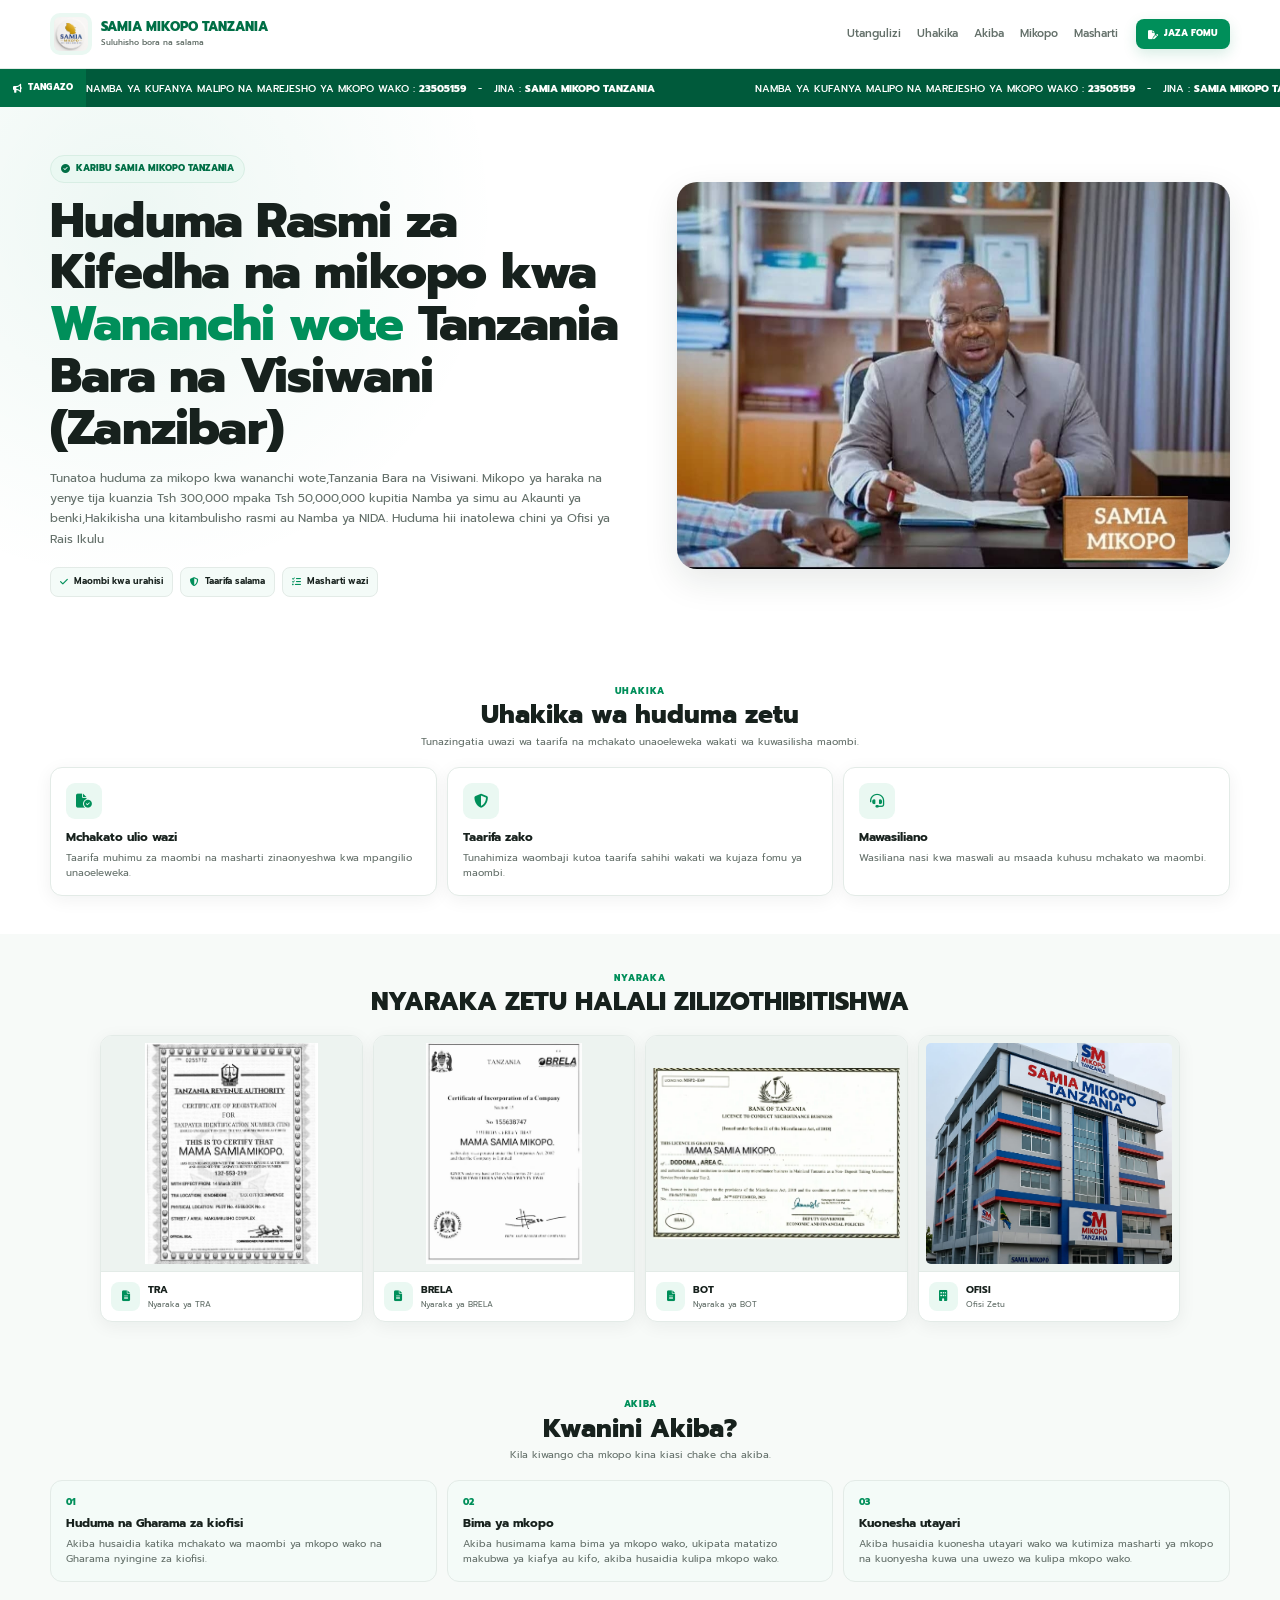
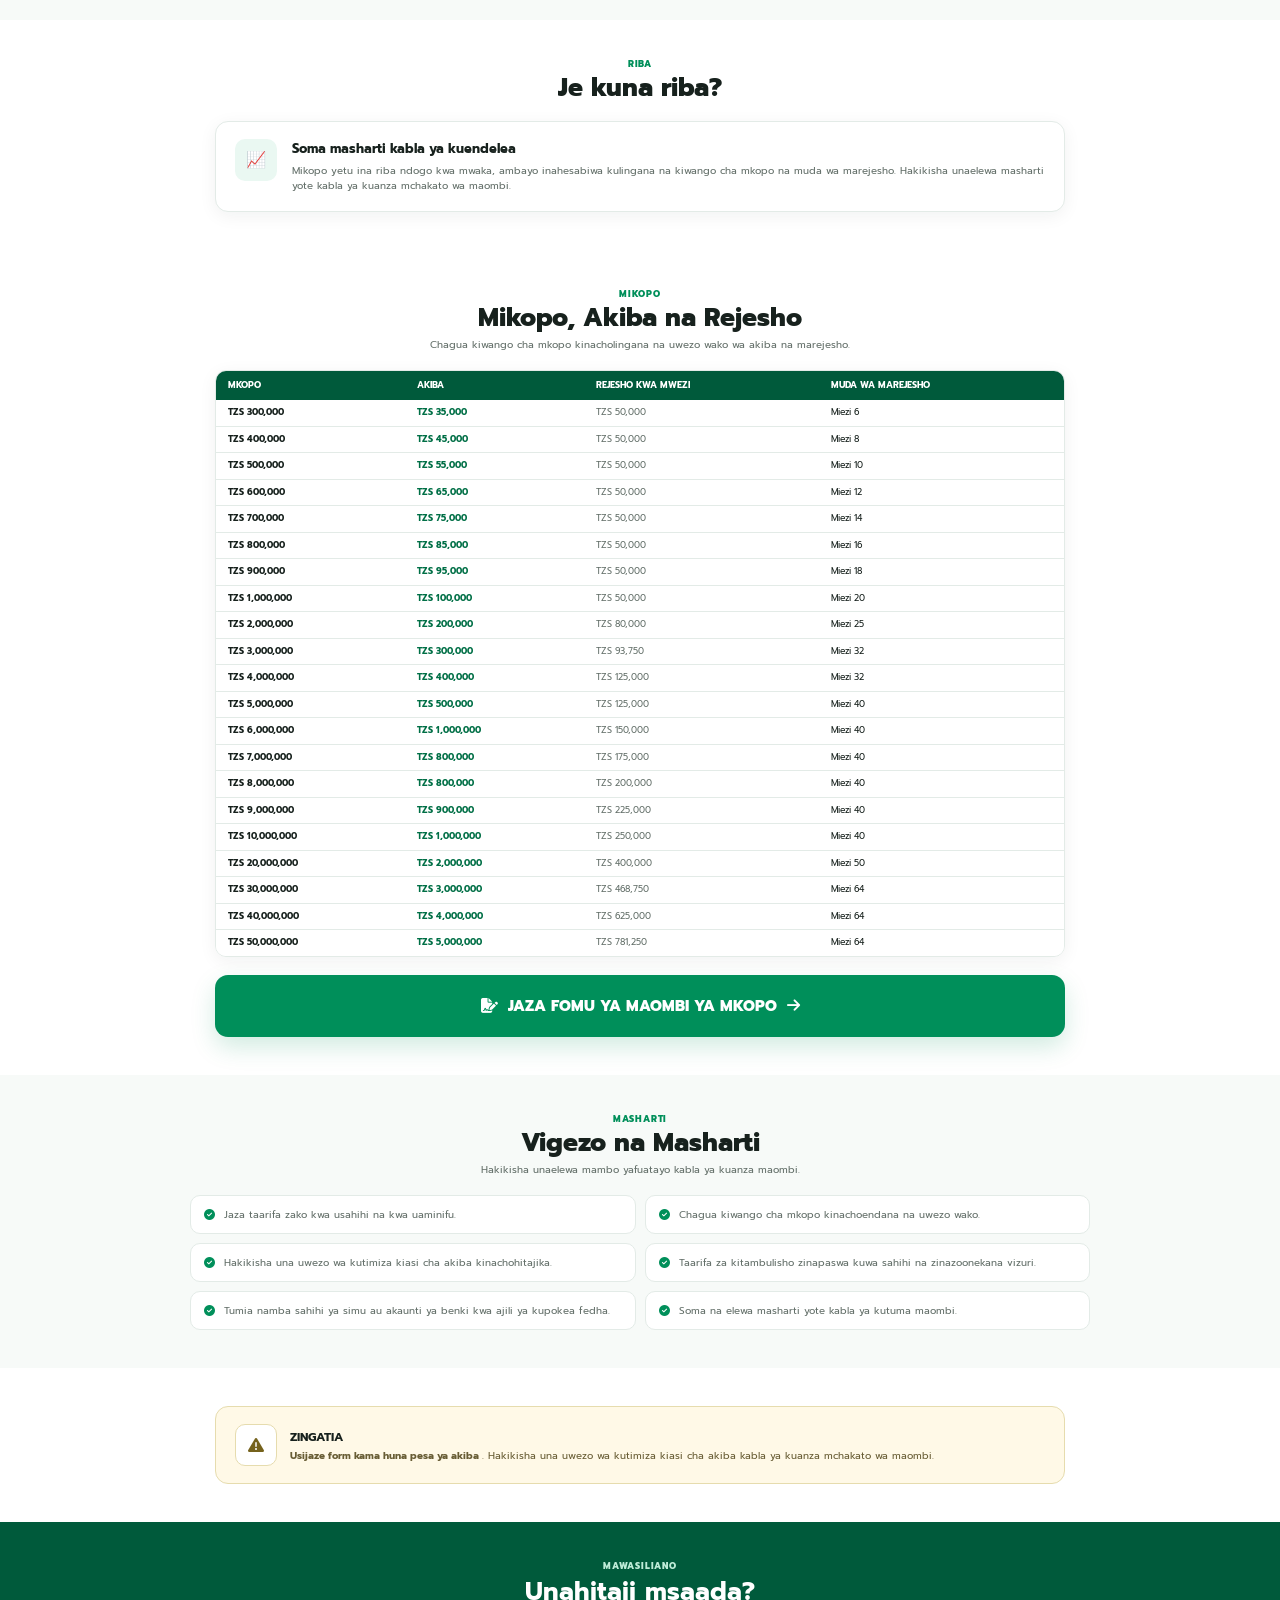
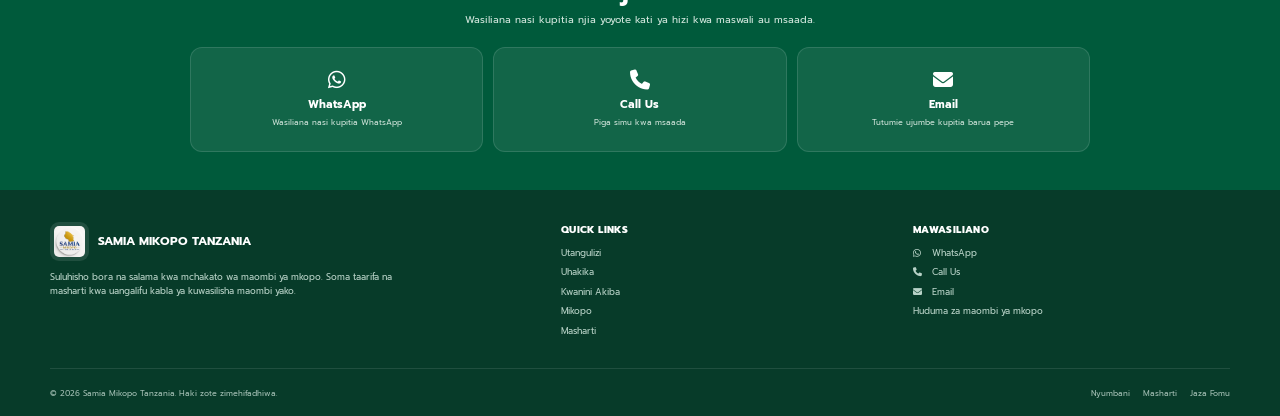
==== index.html @ e1f25467 "Initial commit: SAMIA MIKOPO TANZANIA" ====
<!DOCTYPE html>
<html lang="sw">
<head>
    <meta charset="UTF-8">
    <meta name="viewport" content="width=device-width, initial-scale=1.0">

    <title>SAMIA MIKOPO TANZANIA</title>

    <meta
        name="description"
        content="Samia Mikopo Tanzania - Maombi ya mikopo, akiba na marejesho."
    >

    <!-- GOOGLE FONT -->
    <link rel="preconnect" href="https://fonts.googleapis.com">
    <link rel="preconnect" href="https://fonts.gstatic.com" crossorigin>

    <link
        href="https://fonts.googleapis.com/css2?family=Prompt:wght@400;500;600;700;800&display=swap"
        rel="stylesheet"
    >

    <!-- FONT AWESOME -->
    <link
        rel="stylesheet"
        href="https://cdnjs.cloudflare.com/ajax/libs/font-awesome/6.5.2/css/all.min.css"
    >

    <style>

        /* =========================================================
           ROOT
        ========================================================= */

        :root {
            --primary: #008f5a;
            --primary-dark: #006f46;
            --primary-deep: #005a3b;
            --primary-light: #eaf8f2;
            --primary-soft: #f4fbf8;

            --text: #17211d;
            --text-soft: #64706a;

            --white: #ffffff;
            --background: #f7faf8;
            --border: #e3ebe7;

            --cream: #fff9e7;
            --cream-border: #e6dcae;
            --cream-text: #685d35;

            --footer: #073b29;
            --footer-light: #b8d2c7;

            --shadow-small:
                0 4px 18px rgba(15, 40, 29, 0.06);

            --shadow-medium:
                0 12px 35px rgba(15, 40, 29, 0.10);

            --radius-small: 9px;
            --radius-medium: 13px;
            --radius-large: 20px;
        }


        /* =========================================================
           RESET
        ========================================================= */

        * {
            margin: 0;
            padding: 0;
            box-sizing: border-box;
        }

        html {
            scroll-behavior: smooth;
        }

        body {
            font-family: "Prompt", sans-serif;
            background: var(--background);
            color: var(--text);
            line-height: 1.5;
            overflow-x: hidden;
        }

        img {
            display: block;
            max-width: 100%;
        }

        a {
            color: inherit;
            text-decoration: none;
        }

        button,
        input,
        select {
            font-family: inherit;
        }

        .container {
            width: min(1180px, calc(100% - 28px));
            margin: 0 auto;
        }


        /* =========================================================
           NAVBAR
        ========================================================= */

        .navbar {
            position: sticky;
            top: 0;
            z-index: 1000;

            background: rgba(255, 255, 255, 0.97);

            border-bottom: 1px solid var(--border);

            backdrop-filter: blur(12px);
            -webkit-backdrop-filter: blur(12px);
        }

        .nav-container {
            min-height: 68px;

            display: flex;
            align-items: center;
            justify-content: space-between;

            gap: 15px;
        }

        .brand {
            display: flex;
            align-items: center;

            gap: 9px;

            min-width: 0;
        }

        .brand-logo {
            width: 42px;
            height: 42px;

            object-fit: contain;

            padding: 4px;

            border-radius: 10px;

            background: var(--primary-light);
        }

        .brand-name {
            font-size: 13px;
            font-weight: 800;

            line-height: 1.15;

            color: var(--primary-dark);

            white-space: nowrap;
        }

        .brand-tagline {
            display: block;

            margin-top: 2px;

            color: var(--text-soft);

            font-size: 8px;
            font-weight: 500;
        }

        .nav-right {
            display: flex;
            align-items: center;

            gap: 18px;
        }

        .nav-links {
            display: flex;
            align-items: center;

            gap: 16px;
        }

        .nav-links a {
            color: var(--text-soft);

            font-size: 11px;
            font-weight: 500;

            transition: 0.2s ease;
        }

        .nav-links a:hover {
            color: var(--primary);
        }

        .nav-apply {
            display: inline-flex;
            align-items: center;
            justify-content: center;

            gap: 6px;

            padding: 8px 12px;

            background: var(--primary);
            color: var(--white);

            border-radius: 8px;

            font-size: 9px;
            font-weight: 800;

            white-space: nowrap;

            box-shadow:
                0 5px 14px rgba(0, 143, 90, 0.16);

            transition: 0.2s ease;
        }

        .nav-apply:hover {
            background: var(--primary-dark);

            transform: translateY(-1px);
        }

        .menu-button {
            display: none;

            width: 37px;
            height: 37px;

            border: 1px solid var(--border);

            border-radius: 8px;

            background: var(--white);

            color: var(--primary-dark);

            cursor: pointer;

            font-size: 15px;
        }


        /* =========================================================
           MOBILE MENU
        ========================================================= */

        .mobile-menu {
            display: none;

            padding: 8px 14px 14px;

            background: var(--white);

            border-top: 1px solid var(--border);
        }

        .mobile-menu.open {
            display: block;
        }

        .mobile-menu a {
            display: block;

            padding: 9px 7px;

            color: var(--text-soft);

            font-size: 11px;
            font-weight: 500;

            border-bottom: 1px solid var(--border);
        }

        .mobile-menu a:last-child {
            border-bottom: none;
        }

        .mobile-menu .mobile-apply {
            margin-top: 8px;

            text-align: center;

            border-radius: 8px;

            background: var(--primary);

            color: var(--white);

            font-weight: 800;
        }


        /* =========================================================
           TICKER
        ========================================================= */

        .ticker {
            height: 38px;

            display: flex;
            align-items: center;

            overflow: hidden;

            background: var(--primary-deep);

            color: var(--white);
        }

        .ticker-label {
            flex: 0 0 auto;

            height: 100%;

            display: flex;
            align-items: center;

            gap: 6px;

            padding: 0 13px;

            background: var(--primary-dark);

            font-size: 9px;
            font-weight: 800;

            letter-spacing: 0.3px;

            z-index: 2;
        }

        .ticker-window {
            flex: 1;

            overflow: hidden;
        }

        .ticker-track {
            display: flex;

            width: max-content;

            animation: tickerMove 27s linear infinite;
        }

        .ticker-item {
            flex: 0 0 auto;

            padding-right: 100px;

            font-size: 10px;
            font-weight: 500;

            white-space: nowrap;
        }

        .ticker-item strong {
            font-weight: 800;
        }

        .ticker:hover .ticker-track {
            animation-play-state: paused;
        }

        @keyframes tickerMove {
            from {
                transform: translateX(100vw);
            }

            to {
                transform: translateX(-100%);
            }
        }


        /* =========================================================
           HERO
        ========================================================= */

        .hero {
            background: var(--white);

            padding: 48px 0 50px;

            background-image:
                radial-gradient(
                    circle at 10% 20%,
                    rgba(0, 143, 90, 0.07),
                    transparent 30%
                );
        }

        .hero-grid {
            display: grid;

            grid-template-columns: 1fr 0.95fr;

            align-items: center;

            gap: 45px;
        }

        .hero-content {
            max-width: 590px;
        }

        .hero-badge {
            display: inline-flex;
            align-items: center;

            gap: 6px;

            padding: 6px 10px;

            margin-bottom: 13px;

            background: var(--primary-light);

            color: var(--primary-dark);

            border: 1px solid #d8eee4;

            border-radius: 50px;

            font-size: 9px;
            font-weight: 800;
        }

        .hero h1 {
            margin-bottom: 13px;

            font-size: clamp(30px, 4vw, 48px);

            line-height: 1.08;

            letter-spacing: -0.8px;

            font-weight: 800;
        }

        .hero h1 span {
            color: var(--primary);
        }

        .hero-description {
            margin-bottom: 18px;

            color: var(--text-soft);

            font-size: 12px;

            line-height: 1.7;
        }

        .hero-points {
            display: flex;

            flex-wrap: wrap;

            gap: 7px;
        }

        .hero-point {
            display: inline-flex;
            align-items: center;

            gap: 6px;

            padding: 7px 9px;

            background: var(--primary-soft);

            border: 1px solid var(--border);

            border-radius: 8px;

            font-size: 9px;
            font-weight: 600;
        }

        .hero-point i {
            color: var(--primary);
        }

        .hero-image-wrapper {
            width: 100%;
            overflow: hidden;
        }

        .hero-image {
            display: block;
            width: 100%;

            height: auto;
            max-width: 100%;


            object-fit: contain;

            border-radius: var(--radius-large);

            box-shadow: var(--shadow-medium);
        }


        /* =========================================================
           GENERAL SECTIONS
        ========================================================= */

        .section {
            padding: 38px 0;
        }

        .section-white {
            background: var(--white);
        }

        .section-heading {
            max-width: 700px;

            margin: 0 auto 18px;

            text-align: center;
        }

        .section-kicker {
            margin-bottom: 3px;

            color: var(--primary);

            font-size: 9px;

            font-weight: 800;

            letter-spacing: 0.8px;
        }

        .section-heading h2 {
            margin-bottom: 4px;

            font-size: 25px;

            line-height: 1.15;

            font-weight: 800;
        }

        .section-heading p {
            color: var(--text-soft);

            font-size: 10px;

            line-height: 1.5;
        }


        /* =========================================================
           UHAKIKA
        ========================================================= */

        .trust-grid {
            display: grid;

            grid-template-columns: repeat(3, 1fr);

            gap: 10px;
        }

        .trust-card {
            padding: 15px;

            background: var(--white);

            border: 1px solid var(--border);

            border-radius: 12px;

            box-shadow: var(--shadow-small);

            transition: 0.25s ease;
        }

        .trust-card:hover {
            transform: translateY(-3px);

            box-shadow: var(--shadow-medium);
        }

        .icon-box {
            width: 36px;
            height: 36px;

            display: grid;
            place-items: center;

            margin-bottom: 9px;

            background: var(--primary-light);

            color: var(--primary);

            border-radius: 9px;

            font-size: 14px;
        }

        .trust-card h3 {
            margin-bottom: 4px;

            font-size: 12px;

            font-weight: 700;
        }

        .trust-card p {
            color: var(--text-soft);

            font-size: 10px;

            line-height: 1.5;
        }


        /* =========================================================
           DOCUMENTS
        ========================================================= */

        .documents-section {
            background: var(--background);
        }

        .documents-grid {
            max-width: 1080px;

            margin: 0 auto;

            display: grid;

            grid-template-columns: repeat(4, 1fr);

            gap: 10px;
        }

        .document-card {
            overflow: hidden;

            background: var(--white);

            border: 1px solid var(--border);

            border-radius: 12px;

            box-shadow: var(--shadow-small);

            transition: 0.25s ease;
        }

        .document-card:hover {
            transform: translateY(-3px);

            box-shadow: var(--shadow-medium);
        }

        .document-image {
            height: 235px;

            padding: 7px;

            display: flex;

            align-items: center;

            justify-content: center;

            overflow: hidden;

            background: #edf3f0;
        }

        .document-image img {
            width: 100%;
            height: 100%;

            object-fit: contain;

            border-radius: 5px;

            transition: 0.3s ease;
        }

        /* BOT MUST STAY STRAIGHT */
        .document-tilted .document-image img,
        .document-tilted:hover .document-image img {
            transform: none;
        }

        .office-image img {
            object-fit: cover;
        }

        .document-info {
            min-height: 50px;

            display: flex;

            align-items: center;

            gap: 8px;

            padding: 8px 10px;

            border-top: 1px solid var(--border);
        }

        .document-icon {
            width: 29px;
            height: 29px;

            flex: 0 0 auto;

            display: grid;

            place-items: center;

            background: var(--primary-light);

            color: var(--primary);

            border-radius: 8px;

            font-size: 11px;
        }

        .document-info strong {
            display: block;

            font-size: 10px;

            line-height: 1.2;
        }

        .document-info span {
            display: block;

            margin-top: 2px;

            color: var(--text-soft);

            font-size: 8px;
        }


        /* =========================================================
           KWANINI AKIBA
        ========================================================= */

        .why-grid {
            display: grid;

            grid-template-columns: repeat(3, 1fr);

            gap: 10px;
        }

        .why-card {
            padding: 15px;

            background: var(--primary-soft);

            border: 1px solid var(--border);

            border-radius: 12px;
        }

        .why-number {
            margin-bottom: 4px;

            color: var(--primary);

            font-size: 9px;

            font-weight: 800;
        }

        .why-card h3 {
            margin-bottom: 4px;

            font-size: 12px;
        }

        .why-card p {
            color: var(--text-soft);

            font-size: 10px;

            line-height: 1.5;
        }


        /* =========================================================
           RIBA
        ========================================================= */

        .interest-box {
            max-width: 850px;

            margin: 0 auto;

            padding: 17px 19px;

            display: grid;

            grid-template-columns: 45px 1fr;

            align-items: start;

            gap: 12px;

            background: var(--white);

            border: 1px solid var(--border);

            border-radius: 13px;

            box-shadow: var(--shadow-small);
        }

        .interest-icon {
            width: 42px;
            height: 42px;

            display: grid;

            place-items: center;

            background: var(--primary-light);

            color: var(--primary);

            border-radius: 10px;

            font-size: 16px;
        }

        .interest-box h3 {
            margin-bottom: 4px;

            font-size: 13px;
        }

        .interest-box p {
            color: var(--text-soft);

            font-size: 10px;

            line-height: 1.55;
        }


        /* =========================================================
           LOAN TABLE
        ========================================================= */

        .loan-section {
            background: var(--white);
        }

        .loan-table-wrapper {
            max-width: 850px;

            margin: 0 auto;

            overflow-x: auto;

            border: 1px solid var(--border);

            border-radius: 11px;

            box-shadow: var(--shadow-small);
        }

        .loan-table {
            width: 100%;

            border-collapse: collapse;

            background: var(--white);
        }

        .loan-table th {
            padding: 8px 12px;

            background: var(--primary-deep);

            color: var(--white);

            text-align: left;

            font-size: 9px;

            font-weight: 700;

            white-space: nowrap;
        }

        .loan-table td {
            padding: 6px 12px;

            border-bottom: 1px solid var(--border);

            font-size: 9px;

            white-space: nowrap;
        }

        .loan-table tbody tr:last-child td {
            border-bottom: none;
        }

        .loan-table tbody tr:hover {
            background: var(--primary-soft);
        }

        .loan-amount {
            font-weight: 700;
        }

        .saving {
            color: var(--primary-dark);

            font-weight: 700;
        }

        .repayment {
            color: var(--text-soft);
        }


        /* =========================================================
           BIG APPLICATION BUTTON
        ========================================================= */

        .large-apply {
            max-width: 850px;

            margin: 18px auto 0;
        }

        .large-apply a {
            min-height: 62px;

            display: flex;

            align-items: center;

            justify-content: center;

            gap: 10px;

            padding: 10px 18px;

            background: var(--primary);

            color: var(--white);

            border-radius: 13px;

            text-align: center;

            font-size: 15px;

            font-weight: 800;

            box-shadow:
                0 10px 25px rgba(0, 143, 90, 0.18);

            transition: 0.25s ease;
        }

        .large-apply a:hover {
            background: var(--primary-dark);

            transform: translateY(-2px);

            box-shadow:
                0 14px 30px rgba(0, 143, 90, 0.24);
        }

        .large-apply i {
            font-size: 15px;
        }


        /* =========================================================
           TERMS
        ========================================================= */

        .terms-grid {
            max-width: 900px;

            margin: 0 auto;

            display: grid;

            grid-template-columns: repeat(2, 1fr);

            gap: 9px;
        }

        .term {
            display: flex;

            align-items: flex-start;

            gap: 9px;

            padding: 11px 13px;

            background: var(--white);

            border: 1px solid var(--border);

            border-radius: 10px;
        }

        .term i {
            margin-top: 3px;

            color: var(--primary);

            font-size: 11px;
        }

        .term span {
            color: var(--text-soft);

            font-size: 10px;

            line-height: 1.5;
        }


        /* =========================================================
           NOTICE
        ========================================================= */

        .notice {
            max-width: 850px;

            margin: 0 auto;

            display: flex;

            align-items: center;

            gap: 13px;

            padding: 17px 19px;

            background: var(--cream);

            border: 1px solid var(--cream-border);

            border-radius: 13px;
        }

        .notice-icon {
            width: 42px;
            height: 42px;

            flex: 0 0 auto;

            display: grid;

            place-items: center;

            background: var(--white);

            color: #75621c;

            border: 1px solid var(--cream-border);

            border-radius: 10px;
        }

        .notice h3 {
            margin-bottom: 2px;

            font-size: 12px;
        }

        .notice p {
            color: var(--cream-text);

            font-size: 10px;
        }


        /* =========================================================
           CONTACT
        ========================================================= */

        .contact-section {
            background: var(--primary-deep);

            color: var(--white);
        }

        .contact-heading {
            max-width: 650px;

            margin: 0 auto 20px;

            text-align: center;
        }

        .contact-heading .section-kicker {
            color: #bdebd7;
        }

        .contact-heading h2 {
            margin-bottom: 5px;

            font-size: 25px;

            line-height: 1.2;
        }

        .contact-heading p {
            color: #d0e6dc;

            font-size: 10px;
        }

        .contact-grid {
            max-width: 900px;

            margin: 0 auto;

            display: grid;

            grid-template-columns: repeat(3, 1fr);

            gap: 10px;
        }

        .contact-card {
            min-height: 105px;

            display: flex;

            flex-direction: column;

            align-items: center;

            justify-content: center;

            padding: 15px;

            text-align: center;

            background: rgba(255, 255, 255, 0.07);

            border: 1px solid rgba(255, 255, 255, 0.12);

            border-radius: 12px;

            transition: 0.25s ease;
        }

        .contact-card:hover {
            background: rgba(255, 255, 255, 0.12);

            transform: translateY(-2px);
        }

        .contact-card i {
            margin-bottom: 7px;

            font-size: 20px;
        }

        .contact-card strong {
            margin-bottom: 2px;

            font-size: 11px;
        }

        .contact-card span {
            color: #c8ded4;

            font-size: 8px;
        }


        /* =========================================================
           FOOTER
        ========================================================= */

        .footer {
            background: var(--footer);

            color: var(--white);
        }

        .footer-main {
            padding: 32px 0 24px;

            display: grid;

            grid-template-columns: 1.5fr 1fr 1fr;

            gap: 35px;
        }

        .footer-brand {
            max-width: 370px;
        }

        .footer-brand-row {
            display: flex;

            align-items: center;

            gap: 9px;

            margin-bottom: 9px;
        }

        .footer-logo {
            width: 39px;
            height: 39px;

            object-fit: contain;

            padding: 4px;

            border-radius: 9px;

            background: rgba(255, 255, 255, 0.1);
        }

        .footer-brand-row strong {
            font-size: 12px;
        }

        .footer-brand p {
            color: var(--footer-light);

            font-size: 9px;

            line-height: 1.6;
        }

        .footer-column h4 {
            margin-bottom: 10px;

            font-size: 10px;

            font-weight: 800;

            letter-spacing: 0.4px;
        }

        .footer-column a,
        .footer-column span {
            display: block;

            margin-bottom: 6px;

            color: var(--footer-light);

            font-size: 9px;

            transition: 0.2s ease;
        }

        .footer-column a:hover {
            color: var(--white);
        }

        .footer-column i {
            width: 16px;
        }

        .footer-bottom {
            min-height: 48px;

            display: flex;

            align-items: center;

            justify-content: space-between;

            gap: 12px;

            border-top: 1px solid rgba(255, 255, 255, 0.1);

            color: #9fbbb0;

            font-size: 8px;
        }

        .footer-bottom-links {
            display: flex;

            gap: 13px;
        }

        .footer-bottom-links a:hover {
            color: var(--white);
        }


        /* =========================================================
           TABLET
        ========================================================= */

        @media (max-width: 950px) {

            .nav-links {
                display: none;
            }

            .menu-button {
                display: block;
            }

            .nav-right {
                gap: 8px;
            }

            .hero-grid {
                grid-template-columns: 1fr;

                gap: 28px;
            }

            .hero-content {
                max-width: 100%;
            }


            .trust-grid,
            .why-grid {
                grid-template-columns: repeat(3, 1fr);
            }

            .documents-grid {
                grid-template-columns: repeat(2, 1fr);
            }

            .footer-main {
                grid-template-columns: 1fr 1fr;
            }

            .footer-brand {
                grid-column: 1 / -1;
            }
        }


        /* =========================================================
           MOBILE
        ========================================================= */

        @media (max-width: 650px) {

            .container {
                width: min(100% - 20px, 1180px);
            }

            .nav-container {
                min-height: 61px;
            }

            .brand-logo {
                width: 36px;
                height: 36px;
            }

            .brand-name {
                font-size: 11px;
            }

            .brand-tagline {
                font-size: 7px;
            }

            .nav-apply {
                padding: 7px 9px;

                font-size: 8px;
            }

            .nav-apply i {
                display: none;
            }


            /* TICKER */

            .ticker {
                height: 35px;
            }

            .ticker-label {
                padding: 0 9px;

                font-size: 7px;
            }

            .ticker-item {
                font-size: 8px;
            }


            /* HERO */

            .hero {
                padding: 35px 0 38px;
            }

            .hero h1 {
                font-size: 29px;
            }

            .hero-description {
                font-size: 10px;

                line-height: 1.65;
            }

            .hero-point {
                font-size: 8px;

                padding: 6px 8px;
            }


            /* SECTIONS */

            .section {
                padding: 30px 0;
            }

            .section-heading {
                margin-bottom: 14px;
            }

            .section-heading h2 {
                font-size: 22px;
            }

            .section-heading p {
                font-size: 9px;

                line-height: 1.45;
            }


            /* UHAKIKA */

            .trust-grid,
            .why-grid {
                grid-template-columns: 1fr;

                gap: 7px;
            }

            .trust-card,
            .why-card {
                padding: 12px;
            }

            .icon-box {
                width: 33px;
                height: 33px;

                margin-bottom: 7px;

                font-size: 12px;
            }

            .trust-card h3,
            .why-card h3 {
                font-size: 11px;
            }

            .trust-card p,
            .why-card p {
                font-size: 9px;

                line-height: 1.45;
            }


            /* DOCUMENTS */

            .documents-grid {
                grid-template-columns: 1fr 1fr;

                gap: 7px;
            }

            .document-image {
                height: 190px;

                padding: 6px;
            }

            .document-info {
                min-height: 48px;

                padding: 7px;
            }

            .document-icon {
                width: 27px;
                height: 27px;

                font-size: 10px;
            }

            .document-info strong {
                font-size: 9px;
            }

            .document-info span {
                font-size: 7px;
            }


            /* RIBA */

            .interest-box {
                padding: 13px;

                grid-template-columns: 37px 1fr;

                gap: 9px;
            }

            .interest-icon {
                width: 35px;
                height: 35px;

                font-size: 13px;
            }

            .interest-box h3 {
                font-size: 11px;
            }

            .interest-box p {
                font-size: 9px;

                line-height: 1.45;
            }


            /* TABLE */

            .loan-table th,
            .loan-table td {
                padding: 6px 9px;

                font-size: 8px;
            }


            /* APPLY BUTTON */

            .large-apply {
                margin-top: 13px;
            }

            .large-apply a {
                min-height: 56px;

                padding: 9px 13px;

                font-size: 12px;

                border-radius: 11px;
            }

            .large-apply i {
                font-size: 12px;
            }


            /* TERMS */

            .terms-grid {
                grid-template-columns: 1fr;

                gap: 7px;
            }

            .term {
                padding: 10px 11px;

                gap: 8px;
            }

            .term span {
                font-size: 9px;

                line-height: 1.45;
            }


            /* NOTICE */

            .notice {
                align-items: flex-start;

                padding: 14px;

                gap: 10px;
            }

            .notice-icon {
                width: 38px;
                height: 38px;
            }

            .notice h3 {
                font-size: 11px;
            }

            .notice p {
                font-size: 9px;
            }


            /* CONTACT */

            .contact-heading {
                margin-bottom: 16px;
            }

            .contact-heading h2 {
                font-size: 22px;
            }

            .contact-heading p {
                font-size: 9px;
            }

            .contact-grid {
                grid-template-columns: 1fr;

                gap: 7px;
            }

            .contact-card {
                min-height: 82px;

                padding: 11px;
            }

            .contact-card i {
                margin-bottom: 5px;

                font-size: 18px;
            }

            .contact-card strong {
                font-size: 10px;
            }

            .contact-card span {
                font-size: 7px;
            }


            /* FOOTER */

            .footer-main {
                grid-template-columns: 1fr;

                gap: 22px;

                padding: 28px 0 20px;
            }

            .footer-brand {
                grid-column: auto;
            }

            .footer-bottom {
                min-height: auto;

                padding: 13px 0;

                flex-direction: column;

                justify-content: center;

                text-align: center;
            }
        }


        /* =========================================================
           VERY SMALL MOBILE
        ========================================================= */

        @media (max-width: 380px) {

            .brand-tagline {
                display: none;
            }

            .nav-apply {
                padding: 6px 8px;
            }

            .documents-grid {
                grid-template-columns: 1fr;
            }

            .document-image {
                height: 270px;
            }

            .hero h1 {
                font-size: 27px;
            }
        }

    </style>
</head>


<body>


<!-- =============================================================
     NAVBAR
============================================================= -->

<header class="navbar">

    <div class="container nav-container">

        <a href="index.html" class="brand">

            <img
                src="assets/img/logo.webp"
                alt="Samia Mikopo Tanzania"
                class="brand-logo"
            >

            <div>

                <div class="brand-name">
                    SAMIA MIKOPO TANZANIA
                </div>

                <span class="brand-tagline">
                    Suluhisho bora na salama
                </span>

            </div>

        </a>


        <div class="nav-right">

            <nav class="nav-links">

                <a href="#utangulizi">
                    Utangulizi
                </a>

                <a href="#uhakika">
                    Uhakika
                </a>

                <a href="#akiba">
                    Akiba
                </a>

                <a href="#mikopo">
                    Mikopo
                </a>

                <a href="#masharti">
                    Masharti
                </a>

            </nav>


            <a
                href="form.html"
                class="nav-apply"
            >

                <i class="fa-solid fa-file-pen"></i>

                JAZA FOMU

            </a>


            <button
                type="button"
                class="menu-button"
                id="menuButton"
                aria-label="Fungua menyu"
                aria-expanded="false"
            >

                <i class="fa-solid fa-bars"></i>

            </button>

        </div>

    </div>


    <!-- MOBILE MENU -->

    <div
        class="mobile-menu"
        id="mobileMenu"
    >

        <a href="#utangulizi">
            Utangulizi
        </a>

        <a href="#uhakika">
            Uhakika
        </a>

        <a href="#akiba">
            Kwanini Akiba
        </a>

        <a href="#mikopo">
            Mikopo
        </a>

        <a href="#masharti">
            Masharti
        </a>

        <a
            href="form.html"
            class="mobile-apply"
        >
            JAZA FOMU YA MAOMBI YA MKOPO
        </a>

    </div>

</header>



<!-- =============================================================
     TICKER
============================================================= -->

<div class="ticker">

    <div class="ticker-label">

        <i class="fa-solid fa-bullhorn"></i>

        TANGAZO

    </div>


    <div class="ticker-window">

        <div class="ticker-track">

            <div class="ticker-item">

                NAMBA YA KUFANYA MALIPO NA MAREJESHO YA MKOPO WAKO :

                <strong>23505159</strong>

                &nbsp; - &nbsp;

                JINA :

                <strong>SAMIA MIKOPO TANZANIA</strong>

            </div>


            <div class="ticker-item">

                NAMBA YA KUFANYA MALIPO NA MAREJESHO YA MKOPO WAKO :

                <strong>23505159</strong>

                &nbsp; - &nbsp;

                JINA :

                <strong>SAMIA MIKOPO TANZANIA</strong>

            </div>

        </div>

    </div>

</div>



<!-- =============================================================
     HERO / UTANGULIZI
============================================================= -->

<section
    class="hero"
    id="utangulizi"
>

    <div class="container hero-grid">


        <div class="hero-content">

            <div class="hero-badge">

                <i class="fa-solid fa-circle-check"></i>

                KARIBU SAMIA MIKOPO TANZANIA

            </div>


            <h1>

                Huduma Rasmi za Kifedha na mikopo kwa 

                <span>
                    Wananchi wote
                </span>

                Tanzania Bara na Visiwani (Zanzibar)

            </h1>


            <p class="hero-description">

                Tunatoa huduma za mikopo kwa wananchi wote,Tanzania Bara na Visiwani. Mikopo  ya haraka na yenye tija kuanzia Tsh 300,000
               mpaka Tsh 50,000,000 kupitia Namba ya simu au Akaunti ya benki,Hakikisha una kitambulisho rasmi au Namba ya NIDA. Huduma hii inatolewa chini ya Ofisi ya Rais Ikulu


            </p>


            <div class="hero-points">

                <div class="hero-point">

                    <i class="fa-solid fa-check"></i>

                    Maombi kwa urahisi

                </div>


                <div class="hero-point">

                    <i class="fa-solid fa-shield-halved"></i>

                    Taarifa salama

                </div>


                <div class="hero-point">

                    <i class="fa-solid fa-list-check"></i>

                    Masharti wazi

                </div>

            </div>

        </div>


        <div class="ge-wrapper">

            <img
                src="images/hero.jpg"
                alt="Samia Mikopo Tanzania"
                class="hero-image"
            >

        </div>

    </div>

</section>



<!-- =============================================================
     UHAKIKA
============================================================= -->

<section
    class="section section-white"
    id="uhakika"
>

    <div class="container">


        <div class="section-heading">

            <div class="section-kicker">
                UHAKIKA
            </div>

            <h2>
                Uhakika wa huduma zetu
            </h2>

            <p>
                Tunazingatia uwazi wa taarifa na mchakato
                unaoeleweka wakati wa kuwasilisha maombi.
            </p>

        </div>


        <div class="trust-grid">


            <article class="trust-card">

                <div class="icon-box">

                    <i class="fa-solid fa-file-circle-check"></i>

                </div>

                <h3>
                    Mchakato ulio wazi
                </h3>

                <p>
                    Taarifa muhimu za maombi na masharti
                    zinaonyeshwa kwa mpangilio unaoeleweka.
                </p>

            </article>


            <article class="trust-card">

                <div class="icon-box">

                    <i class="fa-solid fa-shield-halved"></i>

                </div>

                <h3>
                    Taarifa zako
                </h3>

                <p>
                    Tunahimiza waombaji kutoa taarifa sahihi
                    wakati wa kujaza fomu ya maombi.
                </p>

            </article>


            <article class="trust-card">

                <div class="icon-box">

                    <i class="fa-solid fa-headset"></i>

                </div>

                <h3>
                    Mawasiliano
                </h3>

                <p>
                    Wasiliana nasi kwa maswali au msaada
                    kuhusu mchakato wa maombi.
                </p>

            </article>


        </div>

    </div>

</section>



<!-- =============================================================
     NYARAKA
============================================================= -->

<section class="section documents-section">

    <div class="container">


        <div class="section-heading">

            <div class="section-kicker">
                NYARAKA
            </div>

            <h2>
                NYARAKA ZETU HALALI ZILIZOTHIBITISHWA
            </h2>

            

        </div>


        <div class="documents-grid">


            <!-- TRA -->

            <article class="document-card">

                <div class="document-image">

                    <img
                        src="images/doc1.jpg"
                        alt="Nyaraka ya TRA"
                        loading="lazy"
                    >

                </div>


                <div class="document-info">

                    <div class="document-icon">

                        <i class="fa-solid fa-file-lines"></i>

                    </div>


                    <div>

                        <strong>
                            TRA
                        </strong>

                        <span>
                            Nyaraka ya TRA
                        </span>

                    </div>

                </div>

            </article>


            <!-- BRELA -->

            <article class="document-card">

                <div class="document-image">

                    <img
                        src="images/doc2.jpg"
                        alt="Nyaraka ya BRELA"
                        loading="lazy"
                    >

                </div>


                <div class="document-info">

                    <div class="document-icon">

                        <i class="fa-solid fa-file-lines"></i>

                    </div>


                    <div>

                        <strong>
                            BRELA
                        </strong>

                        <span>
                            Nyaraka ya BRELA
                        </span>

                    </div>

                </div>

            </article>


            <!-- BOT - STRAIGHT -->

            <article class="document-card">

                <div class="document-image">

                    <img
                        src="images/doc3.jpg"
                        alt="Nyaraka ya BOT"
                        loading="lazy"
                    >

                </div>


                <div class="document-info">

                    <div class="document-icon">

                        <i class="fa-solid fa-file-lines"></i>

                    </div>


                    <div>

                        <strong>
                            BOT
                        </strong>

                        <span>
                            Nyaraka ya BOT
                        </span>

                    </div>

                </div>

            </article>


            <!-- OFFICE -->

            <article class="document-card">

                <div class="document-image office-image">

                    <img
                        src="images/doc4.jpg"
                        alt="Ofisi ya Samia Mikopo Tanzania"
                        loading="lazy"
                    >

                </div>


                <div class="document-info">

                    <div class="document-icon">

                        <i class="fa-solid fa-building"></i>

                    </div>


                    <div>

                        <strong>
                            OFISI
                        </strong>

                        <span>
                            Ofisi Zetu
                        </span>

                    </div>

                </div>

            </article>


        </div>

    </div>

</section>



<!-- =============================================================
     KWANINI AKIBA
============================================================= -->

<section
    class="section"
    id="akiba"
>

    <div class="container">


        <div class="section-heading">

            <div class="section-kicker">
                AKIBA
            </div>

            <h2>
                Kwanini Akiba?
            </h2>

            <p>
                Kila kiwango cha mkopo kina kiasi chake
                cha akiba.
            </p>

        </div>


        <div class="why-grid">


            <article class="why-card">

                <div class="why-number">
                    01
                </div>

                <h3>
                    Huduma na Gharama za kiofisi
                </h3>

                <p>
                    Akiba husaidia katika mchakato wa maombi ya mkopo wako na Gharama nyingine za kiofisi.
                </p>

            </article>


            <article class="why-card">

                <div class="why-number">
                    02
                </div>

                <h3>
                    Bima ya mkopo
                </h3>

                <p>
                    Akiba husimama kama bima ya mkopo wako, ukipata matatizo makubwa ya kiafya au kifo, akiba husaidia kulipa mkopo wako.
                </p>

            </article>


            <article class="why-card">

                <div class="why-number">
                    03
                </div>

                <h3>
                    Kuonesha utayari 
                </h3>

                <p>
                    Akiba husaidia kuonesha utayari wako wa kutimiza masharti ya mkopo na kuonyesha kuwa una uwezo wa kulipa mkopo wako.
                </p>

            </article>


        </div>

    </div>

</section>



<!-- =============================================================
     RIBA
============================================================= -->

<section class="section section-white">

    <div class="container">


        <div class="section-heading">

            <div class="section-kicker">
                RIBA
            </div>

            <h2>
                Je kuna riba?
            </h2>

        </div>


        <div class="interest-box">


            <div class="interest-icon">

                📈

            </div>


            <div>

                <h3>
                    Soma masharti kabla ya kuendelea
                </h3>

                <p>
                    Mikopo yetu ina riba ndogo kwa mwaka, ambayo inahesabiwa kulingana na kiwango cha mkopo na muda wa marejesho. Hakikisha unaelewa masharti yote kabla ya kuanza mchakato wa maombi.
                </p>

            </div>


        </div>

    </div>

</section>



<!-- =============================================================
     MIKOPO
============================================================= -->

<section
    class="section loan-section"
    id="mikopo"
>

    <div class="container">


        <div class="section-heading">

            <div class="section-kicker">
                MIKOPO
            </div>

            <h2>
                Mikopo, Akiba na Rejesho
            </h2>

            <p>
                Chagua kiwango cha mkopo kinacholingana
                na uwezo wako wa akiba na marejesho.
            </p>

        </div>


        <div class="loan-table-wrapper">

            <table class="loan-table">

                <thead>

                    <tr>

                        <th>
                            MKOPO
                        </th>

                        <th>
                            AKIBA
                        </th>

                        <th>
                            REJESHO KWA MWEZI
                        </th>

                        <th>
                            <span class="table-note">
                                MUDA WA MAREJESHO
                            </span>
                        </th>    

                    </tr>

                </thead>


                <tbody>


                    <tr>

                        <td class="loan-amount">
                            TZS 300,000
                        </td>

                        <td class="saving">
                            TZS 35,000
                        </td>

                        <td class="repayment">
                            TZS 50,000
                        </td>

                        <td class="duration">
                            Miezi 6
                        </td>    

                    </tr>

                    <tr>

                        <td class="loan-amount">
                            TZS 400,000
                        </td>

                        <td class="saving">
                            TZS 45,000
                        </td>

                        <td class="repayment">
                            TZS 50,000
                        </td>

                        <td class="duration">
                            Miezi 8
                        </td>    


                    <tr>

                        <td class="loan-amount">
                            TZS 500,000
                        </td>

                        <td class="saving">
                            TZS 55,000
                        </td>

                        <td class="repayment">
                            TZS 50,000
                        </td>

                        <td class="duration">
                            Miezi 10
                        </td>    

                    </tr>

                    <tr>

                        <td class="loan-amount">
                            TZS 600,000
                        </td>

                        <td class="saving">
                            TZS 65,000
                        </td>

                        <td class="repayment">
                            TZS 50,000
                        </td>

                        <td class="duration">
                            Miezi 12
                        </td>
                    
                    </tr>  
                    
                    <tr>

                        <td class="loan-amount">
                            TZS 700,000
                        </td>

                        <td class="saving">
                            TZS 75,000
                        </td>

                        <td class="repayment">
                            TZS 50,000
                        </td>

                        <td class="duration">
                            Miezi 14
                        </td>

                    </tr>

                    <tr>

                        <td class="loan-amount">
                            TZS 800,000
                        </td>

                        <td class="saving">
                            TZS 85,000
                        </td>

                        <td class="repayment">
                            TZS 50,000
                        </td>

                        <td class="duration">
                            Miezi 16
                        </td>

                    </tr>

                    <tr>

                        <td class="loan-amount">
                            TZS 900,000
                        </td>

                        <td class="saving">
                            TZS 95,000
                        </td>

                        <td class="repayment">
                            TZS 50,000
                        </td>

                        <td class="duration">
                            Miezi 18
                        </td>

                    </tr>
                      

                    <tr>

                        <td class="loan-amount">
                            TZS 1,000,000
                        </td>

                        <td class="saving">
                            TZS 100,000
                        </td>

                        <td class="repayment">
                            TZS 50,000
                        </td>

                        <td class="duration">
                            Miezi 20
                        </td>
                    </tr>
                    
                    <tr>
                        <td class="loan-amount">
                            TZS 2,000,000
                        </td>

                        <td class="saving">
                            TZS 200,000
                        </td>

                        <td class="repayment">
                            TZS 80,000
                        </td>

                        <td class="duration">
                            Miezi 25
                        </td>
                    </tr>

                    <tr>
                        <td class="loan-amount">
                            TZS 3,000,000
                        </td>

                        <td class="saving">
                            TZS 300,000
                        </td>

                        <td class="repayment">
                            TZS 93,750
                        </td>

                        <td class="duration">
                            Miezi 32
                        </td>

                    </tr>

                    <tr>
                        <td class="loan-amount">
                            TZS 4,000,000
                        </td>

                        <td class="saving">
                            TZS 400,000
                        </td>

                        <td class="repayment">
                            TZS 125,000
                        </td>

                        <td class="duration">
                            Miezi 32
                        </td>
                    </tr>   
                    
                    <tr>
                        <td class="loan-amount">
                            TZS 5,000,000
                        </td>

                        <td class="saving">
                            TZS 500,000
                        </td>

                        <td class="repayment">
                            TZS 125,000
                        </td>

                        <td class="duration">
                            Miezi 40
                        </td>
                    </tr>

                    <tr>
                        <td class="loan-amount">
                            TZS 6,000,000
                        </td>

                        <td class="saving">
                            TZS 1,000,000
                        </td>

                        <td class="repayment">
                            TZS 150,000
                        </td>

                        <td class="duration">
                            Miezi 40
                        </td>
                    </tr>

                    <tr>
                        <td class="loan-amount">
                            TZS 7,000,000
                        </td>

                        <td class="saving">
                            TZS 800,000
                        </td>

                        <td class="repayment">
                            TZS 175,000
                        </td>

                        <td class="duration">
                            Miezi 40
                        </td>

                    </tr>

                    <tr>
                        <td class="loan-amount">
                            TZS 8,000,000
                        </td>

                        <td class="saving">
                            TZS 800,000
                        </td>

                        <td class="repayment">
                            TZS 200,000
                        </td>

                        <td class="duration">
                            Miezi 40
                        </td>
                     </tr>
                     
                     <tr>   
                        <td class="loan-amount">
                                TZS 9,000,000
                            </td>
    
                            <td class="saving">
                                TZS 900,000
                            </td>
    
                            <td class="repayment">
                                TZS 225,000
                            </td>
    
                            <td class="duration">
                                Miezi 40
                            </td>

                     </tr>

                     <tr>
                        <td class="loan-amount">
                            TZS 10,000,000
                        </td>

                        <td class="saving">
                            TZS 1,000,000
                        </td>

                        <td class="repayment">
                            TZS 250,000
                        </td>

                        <td class="duration">
                            Miezi 40
                        </td>
                     </tr>

                     <tr>   
                        <td class="loan-amount">
                            TZS 20,000,000
                        </td>

                        <td class="saving">
                            TZS 2,000,000
                        </td>

                        <td class="repayment">
                            TZS 400,000
                        </td>

                        <td class="duration">
                            Miezi 50
                        </td>
                     </tr>

                     <tr>   
                        <td class="loan-amount">
                            TZS 30,000,000
                        </td>

                        <td class="saving">
                            TZS 3,000,000
                        </td>

                        <td class="repayment">
                            TZS 468,750
                        </td>

                        <td class="duration">
                            Miezi 64
                        </td>
                     </tr>

                     <tr>   
                        <td class="loan-amount">
                            TZS 40,000,000
                        </td>

                        <td class="saving">
                            TZS 4,000,000
                        </td>

                        <td class="repayment">
                            TZS 625,000
                        </td>

                        <td class="duration">
                            Miezi 64
                        </td>
                    </tr>
                    
                    <tr>   
                        <td class="loan-amount">
                            TZS 50,000,000
                        </td>

                        <td class="saving">
                            TZS 5,000,000
                        </td>

                        <td class="repayment">
                            TZS 781,250
                        </td>

                        <td class="duration">
                            Miezi 64
                        </td>
                    </tr>       

                </tbody>

            </table>

        </div>


        <!-- BIG BUTTON DIRECTLY AFTER TABLE -->

        <div class="large-apply">

            <a href="form.html">

                <i class="fa-solid fa-file-signature"></i>

                JAZA FOMU YA MAOMBI YA MKOPO

                <i class="fa-solid fa-arrow-right"></i>

            </a>

        </div>

    </div>

</section>



<!-- =============================================================
     VIGEZO NA MASHARTI
============================================================= -->

<section
    class="section"
    id="masharti"
>

    <div class="container">


        <div class="section-heading">

            <div class="section-kicker">
                MASHARTI
            </div>

            <h2>
                Vigezo na Masharti
            </h2>

            <p>
                Hakikisha unaelewa mambo yafuatayo kabla
                ya kuanza maombi.
            </p>

        </div>


        <div class="terms-grid">


            <div class="term">

                <i class="fa-solid fa-circle-check"></i>

                <span>
                    Jaza taarifa zako kwa usahihi na kwa uaminifu.
                </span>

            </div>


            <div class="term">

                <i class="fa-solid fa-circle-check"></i>

                <span>
                    Chagua kiwango cha mkopo kinachoendana na uwezo wako.
                </span>

            </div>


            <div class="term">

                <i class="fa-solid fa-circle-check"></i>

                <span>
                    Hakikisha una uwezo wa kutimiza kiasi cha akiba kinachohitajika.
                </span>

            </div>


            <div class="term">

                <i class="fa-solid fa-circle-check"></i>

                <span>
                    Taarifa za kitambulisho zinapaswa kuwa sahihi na zinazoonekana vizuri.
                </span>

            </div>


            <div class="term">

                <i class="fa-solid fa-circle-check"></i>

                <span>
                    Tumia namba sahihi ya simu au akaunti ya benki kwa ajili ya kupokea fedha.
                </span>

            </div>


            <div class="term">

                <i class="fa-solid fa-circle-check"></i>

                <span>
                    Soma na elewa masharti yote kabla ya kutuma maombi.
                </span>

            </div>


        </div>

    </div>

</section>



<!-- =============================================================
     ZINGATIA
============================================================= -->

<section class="section section-white">

    <div class="container">


        <div class="notice">


            <div class="notice-icon">

                <i class="fa-solid fa-triangle-exclamation"></i>

            </div>


            <div>

                <h3>
                    ZINGATIA
                </h3>

                <p>

                    <strong>
                        Usijaze form kama huna pesa ya akiba
                    </strong>.

                    Hakikisha una uwezo wa kutimiza kiasi
                    cha akiba kabla ya kuanza mchakato wa maombi.

                </p>

            </div>


        </div>

    </div>

</section>



<!-- =============================================================
     CONTACT
============================================================= -->

<section class="section contact-section">

    <div class="container">


        <div class="contact-heading">

            <div class="section-kicker">
                MAWASILIANO
            </div>

            <h2>
                Unahitaji msaada?
            </h2>

            <p>
                Wasiliana nasi kupitia njia yoyote kati ya
                hizi kwa maswali au msaada.
            </p>

        </div>


        <div class="contact-grid">


            <!-- WHATSAPP -->

            <a
                href="https://wa.me/255752009812"
                target="_blank"
                rel="noopener"
                class="contact-card"
            >

                <i class="fa-brands fa-whatsapp"></i>

                <strong>
                    WhatsApp
                </strong>

                <span>
                    Wasiliana nasi kupitia WhatsApp
                </span>

            </a>


            <!-- CALL -->

            <a
                href="tel:0752009812"
                class="contact-card"
            >

                <i class="fa-solid fa-phone"></i>

                <strong>
                    Call Us
                </strong>

                <span>
                    Piga simu kwa msaada
                </span>

            </a>


            <!-- EMAIL -->

            <a
                href="mailto:mikoposamia@gmail.com"
                class="contact-card"
            >

                <i class="fa-solid fa-envelope"></i>

                <strong>
                    Email
                </strong>

                <span>
                    Tutumie ujumbe kupitia barua pepe
                </span>

            </a>


        </div>

    </div>

</section>



<!-- =============================================================
     FOOTER
============================================================= -->

<footer class="footer">


    <div class="container footer-main">


        <!-- BRAND -->

        <div class="footer-brand">


            <div class="footer-brand-row">

                <img
                    src="assets/img/logo.webp"
                    alt="Samia Mikopo Tanzania"
                    class="footer-logo"
                >

                <strong>
                    SAMIA MIKOPO TANZANIA
                </strong>

            </div>


            <p>

                Suluhisho bora na salama kwa mchakato wa
                maombi ya mkopo. Soma taarifa na masharti
                kwa uangalifu kabla ya kuwasilisha maombi yako.

            </p>

        </div>


        <!-- QUICK LINKS -->

        <div class="footer-column">

            <h4>
                QUICK LINKS
            </h4>

            <a href="#utangulizi">
                Utangulizi
            </a>

            <a href="#uhakika">
                Uhakika
            </a>

            <a href="#akiba">
                Kwanini Akiba
            </a>

            <a href="#mikopo">
                Mikopo
            </a>

            <a href="#masharti">
                Masharti
            </a>

        </div>


        <!-- CONTACT -->

        <div class="footer-column">

            <h4>
                MAWASILIANO
            </h4>


            <a
                href="https://wa.me/255752009812"
                target="_blank"
                rel="noopener"
            >

                <i class="fa-brands fa-whatsapp"></i>

                WhatsApp

            </a>


            <a href="tel:0752009812">

                <i class="fa-solid fa-phone"></i>

                Call Us

            </a>


            <a href="mailto:mikoposamia@gmail.com">

                <i class="fa-solid fa-envelope"></i>

                Email

            </a>


            <span>
                Huduma za maombi ya mkopo
            </span>

        </div>


    </div>


    <!-- FOOTER BOTTOM -->

    <div class="container footer-bottom">


        <div>

            © <span id="currentYear"></span>

            Samia Mikopo Tanzania.

            Haki zote zimehifadhiwa.

        </div>


        <div class="footer-bottom-links">

            <a href="#utangulizi">
                Nyumbani
            </a>

            <a href="#masharti">
                Masharti
            </a>

            <a href="form.html">
                Jaza Fomu
            </a>

        </div>


    </div>

</footer>



<!-- =============================================================
     JAVASCRIPT
============================================================= -->

<script>


    /* =========================================================
       CURRENT YEAR
    ========================================================= */

    const currentYear =
        document.getElementById("currentYear");

    if (currentYear) {

        currentYear.textContent =
            new Date().getFullYear();

    }



    /* =========================================================
       MOBILE MENU
    ========================================================= */

    const menuButton =
        document.getElementById("menuButton");

    const mobileMenu =
        document.getElementById("mobileMenu");


    if (menuButton && mobileMenu) {


        menuButton.addEventListener(
            "click",
            function () {


                const isOpen =
                    mobileMenu.classList.toggle("open");


                menuButton.setAttribute(
                    "aria-expanded",
                    isOpen
                );


                menuButton.innerHTML =
                    isOpen

                    ? '<i class="fa-solid fa-xmark"></i>'

                    : '<i class="fa-solid fa-bars"></i>';

            }
        );



        /* CLOSE AFTER CLICKING LINK */

        const mobileLinks =
            mobileMenu.querySelectorAll("a");


        mobileLinks.forEach(
            function (link) {


                link.addEventListener(
                    "click",
                    function () {


                        mobileMenu.classList.remove(
                            "open"
                        );


                        menuButton.setAttribute(
                            "aria-expanded",
                            "false"
                        );


                        menuButton.innerHTML =
                            '<i class="fa-solid fa-bars"></i>';

                    }
                );

            }
        );

    }



    /* =========================================================
       TICKER PAUSE
    ========================================================= */

    const ticker =
        document.querySelector(".ticker");

    const tickerTrack =
        document.querySelector(".ticker-track");


    if (ticker && tickerTrack) {


        ticker.addEventListener(
            "mouseenter",
            function () {

                tickerTrack.style.animationPlayState =
                    "paused";

            }
        );


        ticker.addEventListener(
            "mouseleave",
            function () {

                tickerTrack.style.animationPlayState =
                    "running";

            }
        );

    }



    /* =========================================================
       CLOSE MOBILE MENU WHEN CLICKING OUTSIDE
    ========================================================= */

    document.addEventListener(
        "click",
        function (event) {


            if (!menuButton || !mobileMenu) {
                return;
            }


            const clickedInsideMenu =
                mobileMenu.contains(event.target);


            const clickedButton =
                menuButton.contains(event.target);


            if (
                !clickedInsideMenu &&
                !clickedButton &&
                mobileMenu.classList.contains("open")
            ) {


                mobileMenu.classList.remove(
                    "open"
                );


                menuButton.setAttribute(
                    "aria-expanded",
                    "false"
                );


                menuButton.innerHTML =
                    '<i class="fa-solid fa-bars"></i>';

            }

        }
    );


</script>


</body>
</html>
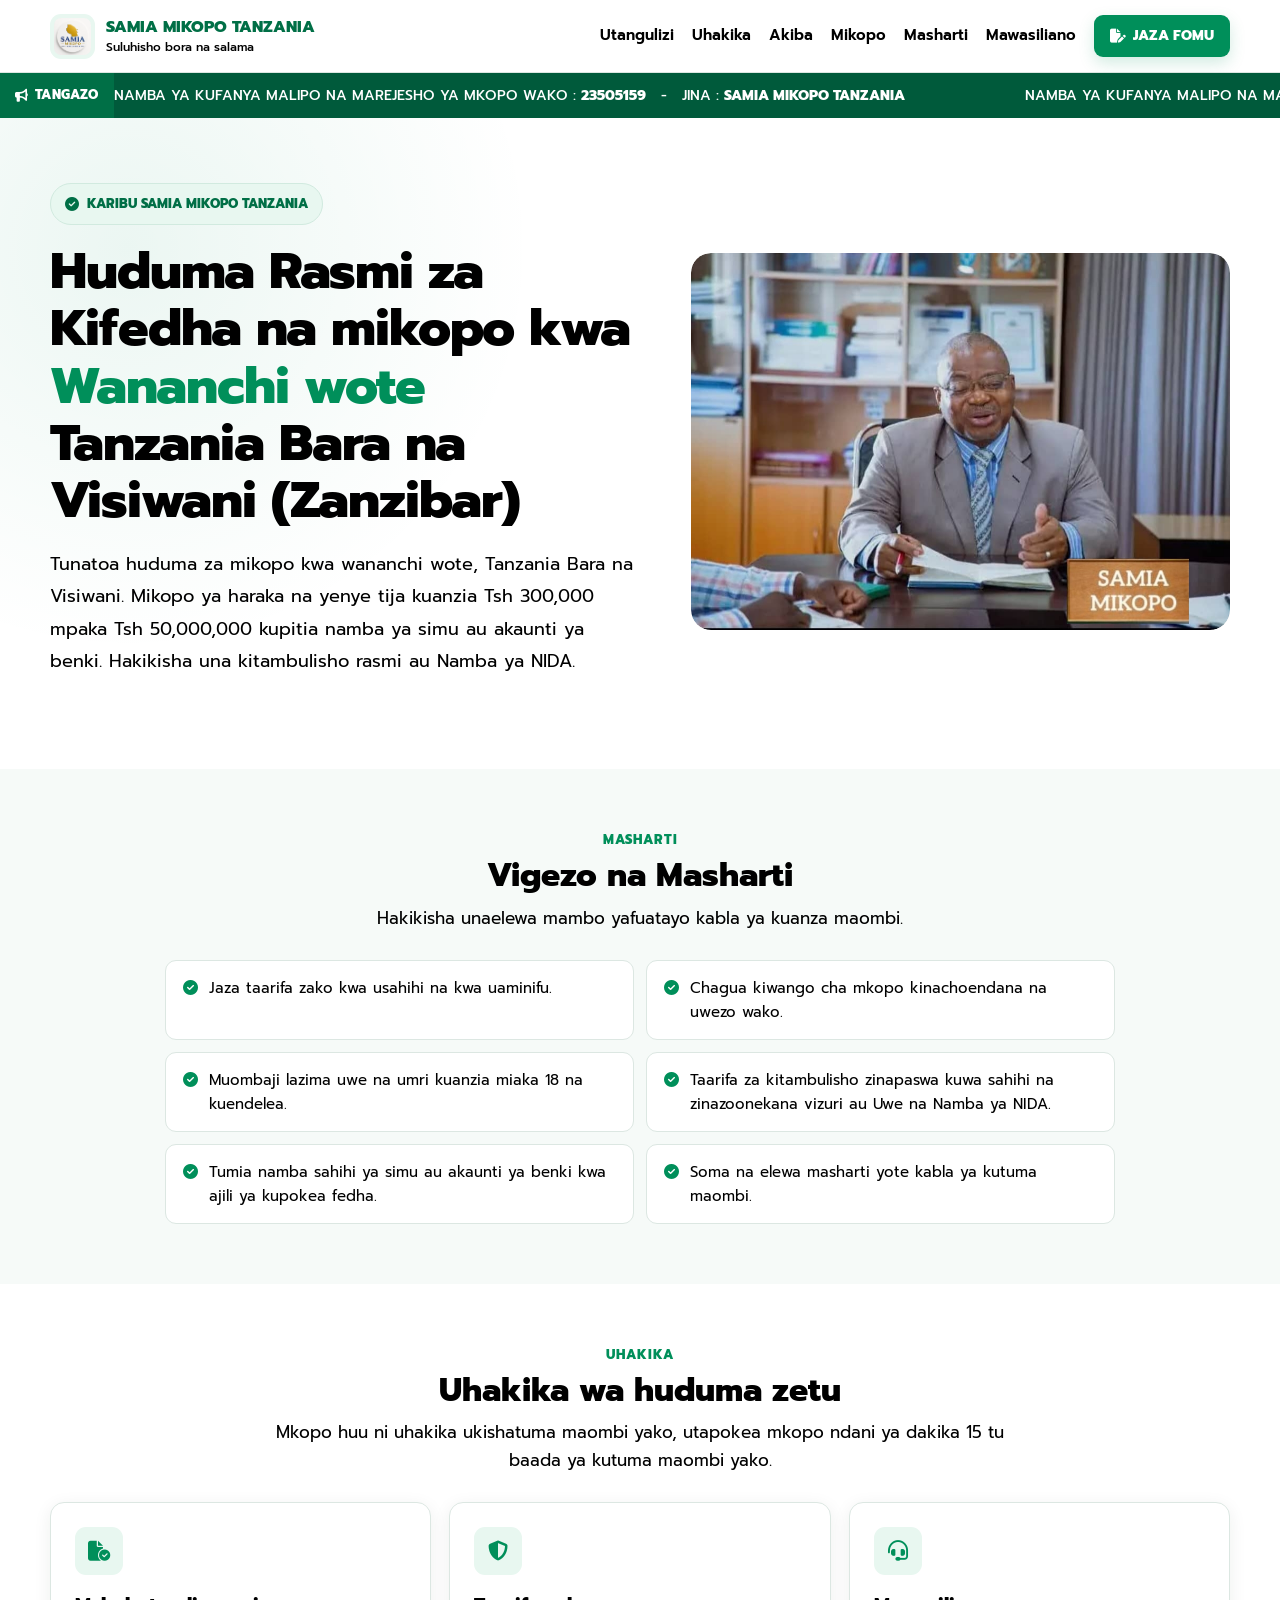
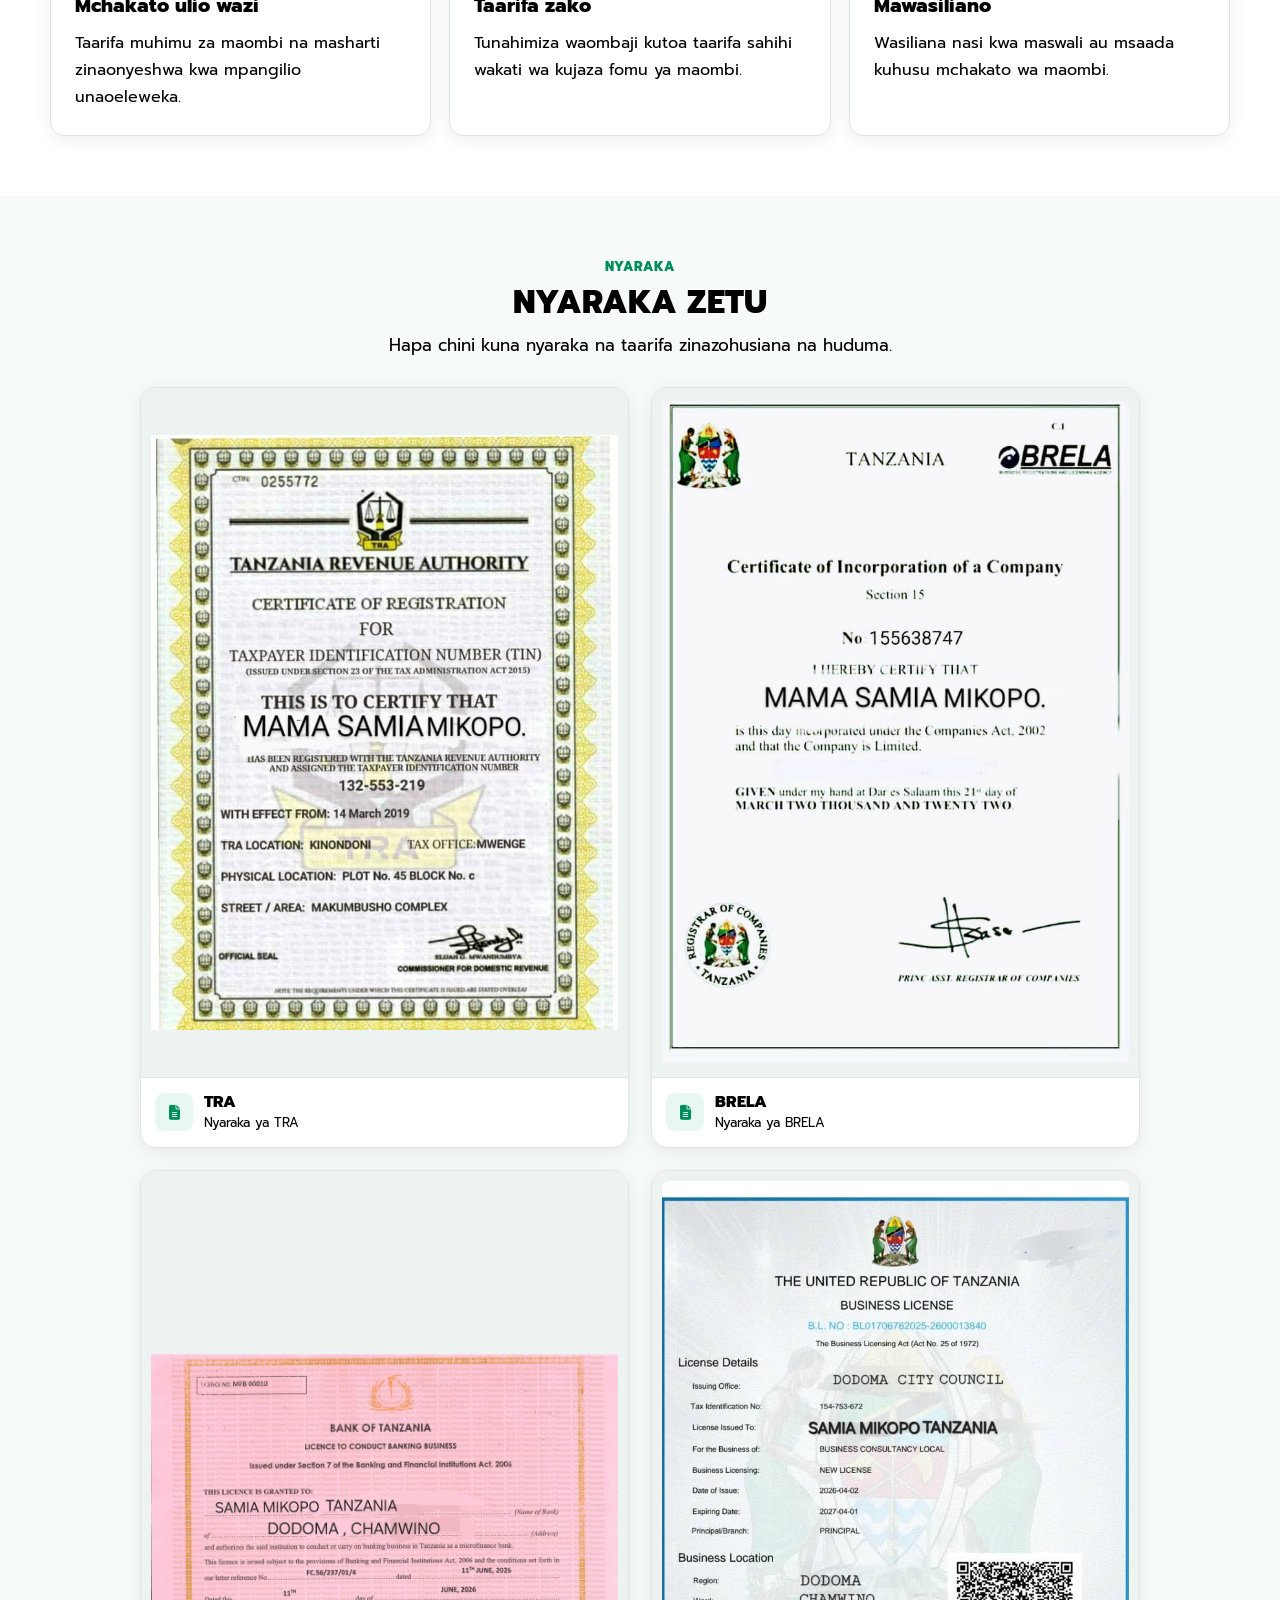
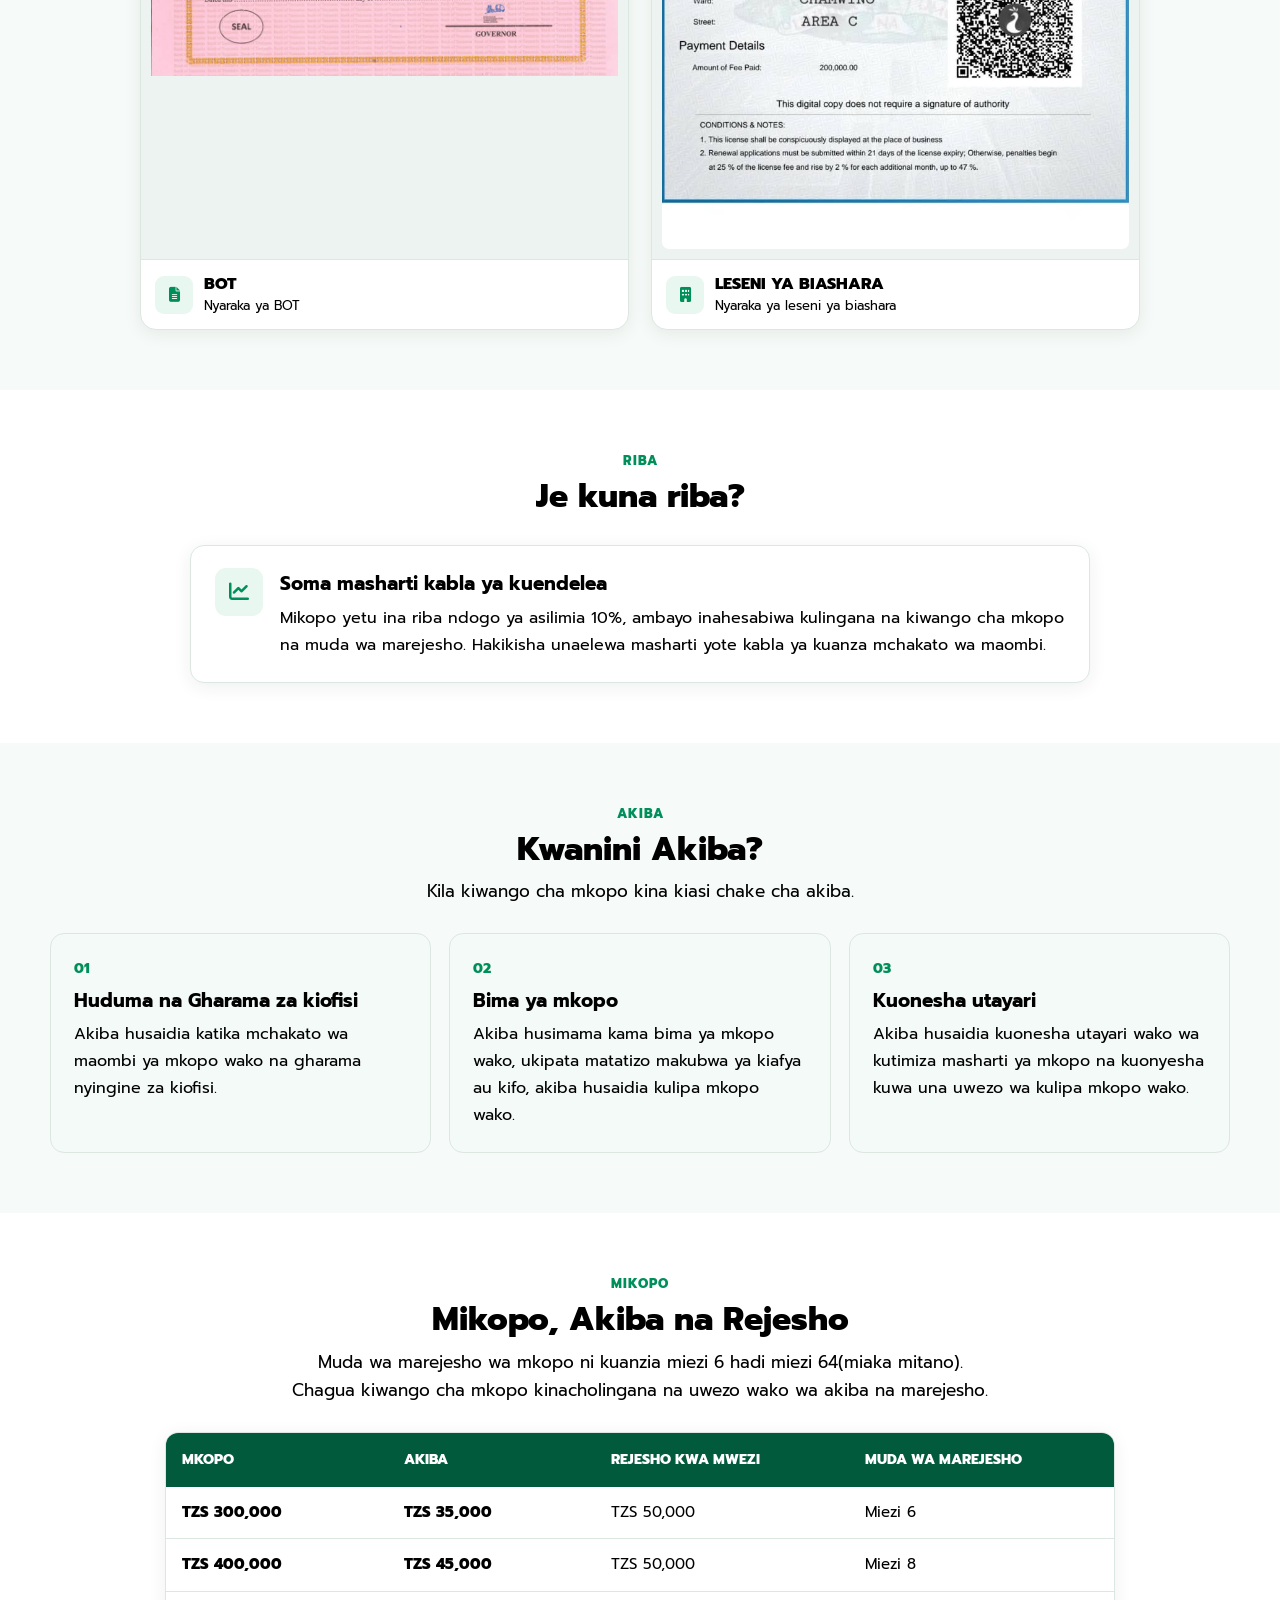
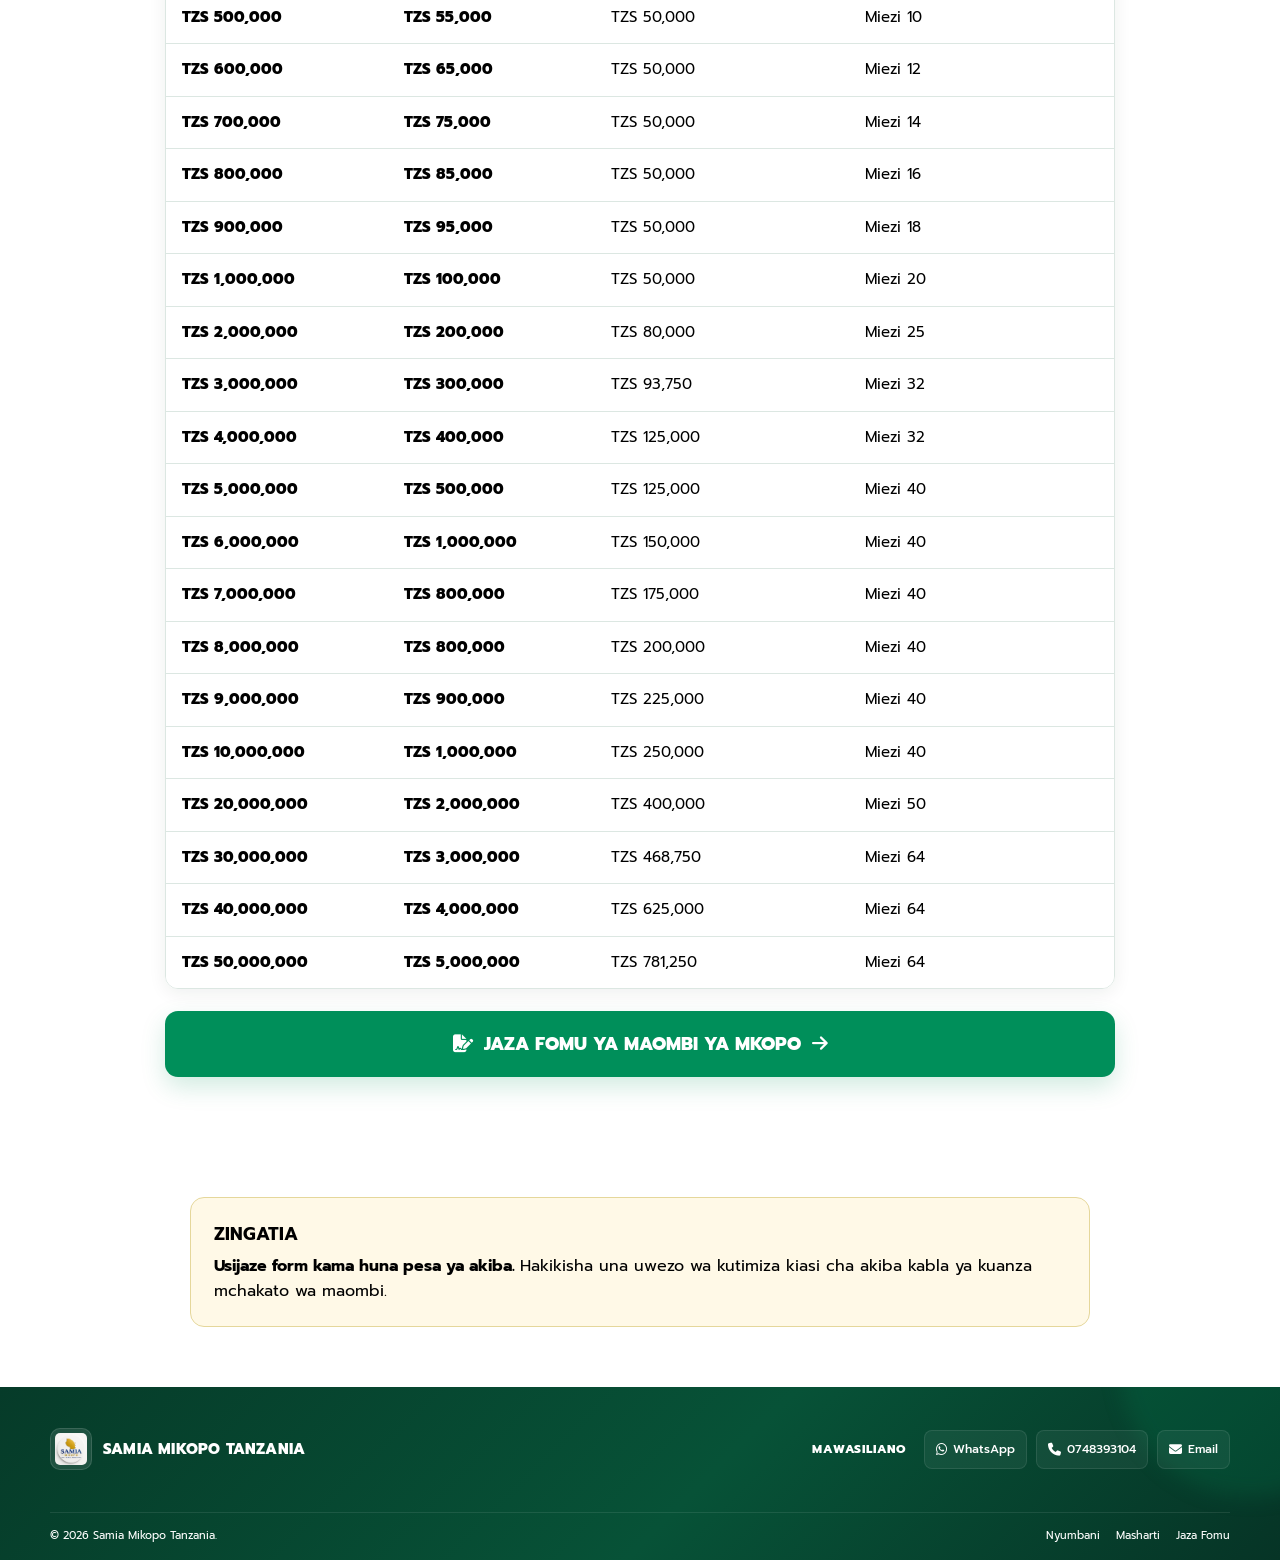
==== commit 40e6fa63: "Improve Samia Mikopo platform and add analytics" ====
--- a/index.html
+++ b/index.html
@@ -25,983 +25,1821 @@
         rel="stylesheet"
         href="https://cdnjs.cloudflare.com/ajax/libs/font-awesome/6.5.2/css/all.min.css"
     >
-
-    <style>
-
-        /* =========================================================
-           ROOT
-        ========================================================= */
-
-        :root {
-            --primary: #008f5a;
-            --primary-dark: #006f46;
-            --primary-deep: #005a3b;
-            --primary-light: #eaf8f2;
-            --primary-soft: #f4fbf8;
-
-            --text: #17211d;
-            --text-soft: #64706a;
-
-            --white: #ffffff;
-            --background: #f7faf8;
-            --border: #e3ebe7;
-
-            --cream: #fff9e7;
-            --cream-border: #e6dcae;
-            --cream-text: #685d35;
-
-            --footer: #073b29;
-            --footer-light: #b8d2c7;
-
-            --shadow-small:
-                0 4px 18px rgba(15, 40, 29, 0.06);
-
-            --shadow-medium:
-                0 12px 35px rgba(15, 40, 29, 0.10);
-
-            --radius-small: 9px;
-            --radius-medium: 13px;
-            --radius-large: 20px;
-        }
-
-
-        /* =========================================================
-           RESET
-        ========================================================= */
-
-        * {
-            margin: 0;
-            padding: 0;
-            box-sizing: border-box;
-        }
-
-        html {
-            scroll-behavior: smooth;
-        }
+<style>
+
+    /* =========================================================
+       ROOT
+    ========================================================= */
+
+    :root {
+        --primary: #008f5a;
+        --primary-dark: #006f46;
+        --primary-deep: #005a3b;
+        --primary-light: #e8f7f0;
+        --primary-soft: #f3faf7;
+
+        --text: #000000;
+        --text-dark: #000000;
+        --text-soft: #111111;
+
+        --white: #ffffff;
+        --background: #f6faf8;
+        --border: #dce7e2;
+
+        --cream: #fff9e7;
+        --cream-border: #e5d79b;
+        --cream-text: #000000;
+
+        --footer: #073b29;
+        --footer-light: #c4d8cf;
+
+        --shadow-small:
+            0 4px 18px rgba(15, 40, 29, 0.07);
+
+        --shadow-medium:
+            0 12px 35px rgba(15, 40, 29, 0.12);
+
+        --radius-small: 9px;
+        --radius-medium: 14px;
+        --radius-large: 20px;
+    }
+
+
+    /* =========================================================
+       RESET
+    ========================================================= */
+
+    * {
+        margin: 0;
+        padding: 0;
+        box-sizing: border-box;
+    }
+
+    html {
+        scroll-behavior: smooth;
+        scroll-padding-top: 80px;
+    }
+
+    body {
+        font-family: "Prompt", sans-serif;
+        background: var(--background);
+        color: #000000;
+        font-size: 17px;
+        line-height: 1.7;
+        overflow-x: hidden;
+    }
+
+    img {
+        display: block;
+        max-width: 100%;
+    }
+
+    a {
+        color: inherit;
+        text-decoration: none;
+    }
+
+    button,
+    input,
+    select,
+    textarea {
+        font-family: inherit;
+    }
+
+    button {
+        border: 0;
+    }
+
+    .container {
+        width: min(1180px, calc(100% - 32px));
+        margin: 0 auto;
+    }
+
+
+    /* =========================================================
+       NAVBAR
+    ========================================================= */
+
+    .navbar {
+        position: sticky;
+        top: 0;
+        z-index: 1000;
+
+        background: rgba(255, 255, 255, 0.97);
+
+        border-bottom: 1px solid var(--border);
+
+        backdrop-filter: blur(14px);
+        -webkit-backdrop-filter: blur(14px);
+    }
+
+    .nav-container {
+        min-height: 72px;
+
+        display: flex;
+        align-items: center;
+        justify-content: space-between;
+
+        gap: 18px;
+    }
+
+    .brand {
+        display: flex;
+        align-items: center;
+
+        gap: 11px;
+
+        min-width: 0;
+    }
+
+    .brand-logo {
+        width: 45px;
+        height: 45px;
+
+        flex: 0 0 45px;
+
+        object-fit: contain;
+
+        padding: 4px;
+
+        border-radius: 11px;
+
+        background: var(--primary-light);
+    }
+
+    .brand-name {
+        color: var(--primary-dark);
+
+        font-size: 16px;
+        font-weight: 800;
+
+        line-height: 1.2;
+
+        white-space: nowrap;
+    }
+
+    .brand-tagline {
+        display: block;
+
+        margin-top: 3px;
+
+        color: #000000;
+
+        font-size: 12px;
+        font-weight: 500;
+
+        line-height: 1.2;
+    }
+
+    .nav-right {
+        display: flex;
+        align-items: center;
+
+        gap: 18px;
+    }
+
+    .nav-links {
+        display: flex;
+        align-items: center;
+
+        gap: 18px;
+    }
+
+    .nav-links a {
+        color: #000000;
+
+        font-size: 15px;
+        font-weight: 600;
+
+        transition: color 0.2s ease;
+    }
+
+    .nav-links a:hover {
+        color: var(--primary);
+    }
+
+    .nav-apply {
+        min-height: 42px;
+
+        display: inline-flex;
+        align-items: center;
+        justify-content: center;
+
+        gap: 7px;
+
+        padding: 9px 16px;
+
+        background: var(--primary);
+        color: var(--white);
+
+        border-radius: 9px;
+
+        font-size: 14px;
+        font-weight: 800;
+
+        white-space: nowrap;
+
+        box-shadow:
+            0 6px 16px rgba(0, 143, 90, 0.18);
+
+        transition: 0.2s ease;
+    }
+
+    .nav-apply:hover {
+        background: var(--primary-dark);
+        transform: translateY(-1px);
+    }
+
+    .menu-button {
+        display: none;
+
+        width: 42px;
+        height: 42px;
+
+        border: 1px solid var(--border);
+
+        border-radius: 9px;
+
+        background: var(--white);
+
+        color: var(--primary-dark);
+
+        cursor: pointer;
+
+        font-size: 18px;
+    }
+
+
+    /* =========================================================
+       MOBILE MENU
+    ========================================================= */
+
+    .mobile-menu {
+        display: none;
+
+        padding: 8px 16px 16px;
+
+        background: var(--white);
+
+        border-top: 1px solid var(--border);
+    }
+
+    .mobile-menu.open {
+        display: block;
+    }
+
+    .mobile-menu a {
+        display: block;
+
+        padding: 13px 8px;
+
+        color: #000000;
+
+        font-size: 16px;
+        font-weight: 600;
+
+        border-bottom: 1px solid var(--border);
+    }
+
+    .mobile-menu a:last-child {
+        border-bottom: none;
+    }
+
+    .mobile-menu .mobile-apply {
+        margin-top: 10px;
+
+        text-align: center;
+
+        border-radius: 9px;
+
+        background: var(--primary);
+
+        color: var(--white);
+
+        font-weight: 800;
+    }
+
+
+    /* =========================================================
+       TICKER
+    ========================================================= */
+
+    .ticker {
+        min-height: 45px;
+
+        display: flex;
+        align-items: center;
+
+        overflow: hidden;
+
+        background: var(--primary-deep);
+
+        color: var(--white);
+    }
+
+    .ticker-label {
+        flex: 0 0 auto;
+
+        min-height: 45px;
+
+        display: flex;
+        align-items: center;
+
+        gap: 7px;
+
+        padding: 0 15px;
+
+        background: var(--primary-dark);
+
+        font-size: 13px;
+        font-weight: 800;
+
+        letter-spacing: 0.2px;
+
+        z-index: 2;
+    }
+
+    .ticker-window {
+        flex: 1;
+
+        overflow: hidden;
+    }
+
+    .ticker-track {
+        display: flex;
+
+        width: max-content;
+
+        animation: tickerMove 28s linear infinite;
+    }
+
+    .ticker-item {
+        flex: 0 0 auto;
+
+        padding-right: 120px;
+
+        font-size: 14px;
+        font-weight: 500;
+
+        white-space: nowrap;
+    }
+
+    .ticker-item strong {
+        font-weight: 800;
+    }
+
+    .ticker:hover .ticker-track {
+        animation-play-state: paused;
+    }
+
+    @keyframes tickerMove {
+        from {
+            transform: translateX(100vw);
+        }
+
+        to {
+            transform: translateX(-100%);
+        }
+    }
+
+
+    /* =========================================================
+       HERO
+    ========================================================= */
+
+    .hero {
+        background: var(--white);
+
+        padding: 65px 0 70px;
+
+        background-image:
+            radial-gradient(
+                circle at 10% 20%,
+                rgba(0, 143, 90, 0.08),
+                transparent 32%
+            );
+    }
+
+    .hero-grid {
+        display: grid;
+
+        grid-template-columns: 1fr 0.92fr;
+
+        align-items: center;
+
+        gap: 55px;
+    }
+
+    .hero-content {
+        max-width: 620px;
+    }
+
+    .hero-badge {
+        display: inline-flex;
+        align-items: center;
+
+        gap: 8px;
+
+        padding: 9px 14px;
+
+        margin-bottom: 18px;
+
+        background: var(--primary-light);
+
+        color: var(--primary-dark);
+
+        border: 1px solid #d1eadf;
+
+        border-radius: 50px;
+
+        font-size: 13px;
+        font-weight: 800;
+    }
+
+    .hero-badge i {
+        font-size: 14px;
+    }
+
+    .hero h1 {
+        margin-bottom: 18px;
+
+        color: #000000;
+
+        font-size: clamp(36px, 4vw, 52px);
+
+        line-height: 1.12;
+
+        letter-spacing: -1px;
+
+        font-weight: 800;
+    }
+
+    .hero h1 span {
+        color: var(--primary);
+    }
+
+    .hero-description {
+        margin-bottom: 22px;
+
+        color: #000000;
+
+        font-size: 18px;
+
+        line-height: 1.8;
+    }
+
+    .hero-points {
+        display: flex;
+
+        flex-wrap: wrap;
+
+        gap: 9px;
+    }
+
+    .hero-point {
+        display: inline-flex;
+        align-items: center;
+
+        gap: 7px;
+
+        padding: 9px 12px;
+
+        background: var(--primary-soft);
+
+        border: 1px solid var(--border);
+
+        border-radius: 9px;
+
+        color: #000000;
+
+        font-size: 14px;
+        font-weight: 600;
+    }
+
+    .hero-point i {
+        color: var(--primary);
+    }
+
+    .hero-image-wrapper {
+        width: 100%;
+
+        overflow: hidden;
+
+        border-radius: var(--radius-large);
+    }
+
+    .hero-image {
+        display: block;
+
+        width: 100%;
+        height: auto;
+
+        max-width: 100%;
+
+        object-fit: contain;
+
+        border-radius: var(--radius-large);
+
+        box-shadow: var(--shadow-medium);
+    }
+
+
+    /* =========================================================
+       GENERAL SECTIONS
+    ========================================================= */
+
+    .section {
+        padding: 60px 0;
+    }
+
+    .section-white {
+        background: var(--white);
+    }
+
+    .section-heading {
+        max-width: 760px;
+
+        margin: 0 auto 28px;
+
+        text-align: center;
+    }
+
+    .section-kicker {
+        margin-bottom: 6px;
+
+        color: var(--primary);
+
+        font-size: 13px;
+
+        font-weight: 800;
+
+        letter-spacing: 1px;
+    }
+
+    .section-heading h2 {
+        margin-bottom: 8px;
+
+        color: #000000;
+
+        font-size: 32px;
+
+        line-height: 1.2;
+
+        font-weight: 800;
+    }
+
+    .section-heading p {
+        color: #000000;
+
+        font-size: 17px;
+
+        line-height: 1.65;
+    }
+
+
+    /* =========================================================
+       UHAKIKA
+    ========================================================= */
+
+    .trust-grid {
+        display: grid;
+
+        grid-template-columns: repeat(3, 1fr);
+
+        gap: 18px;
+    }
+
+    .trust-card {
+        padding: 24px;
+
+        background: var(--white);
+
+        border: 1px solid var(--border);
+
+        border-radius: var(--radius-medium);
+
+        box-shadow: var(--shadow-small);
+
+        transition: 0.25s ease;
+    }
+
+    .trust-card:hover {
+        transform: translateY(-4px);
+
+        box-shadow: var(--shadow-medium);
+    }
+
+    .icon-box {
+        width: 48px;
+        height: 48px;
+
+        display: grid;
+        place-items: center;
+
+        margin-bottom: 15px;
+
+        background: var(--primary-light);
+
+        color: var(--primary);
+
+        border-radius: 11px;
+
+        font-size: 20px;
+    }
+
+    .trust-card h3 {
+        margin-bottom: 7px;
+
+        color: #000000;
+
+        font-size: 19px;
+
+        font-weight: 800;
+    }
+
+    .trust-card p {
+        color: #000000;
+
+        font-size: 16px;
+
+        line-height: 1.7;
+    }
+
+
+    /* =========================================================
+       DOCUMENTS
+    ========================================================= */
+
+    .documents-section {
+        background: var(--background);
+    }
+
+    .documents-grid {
+        max-width: 1000px;
+
+        margin: 0 auto;
+
+        display: grid;
+
+        grid-template-columns: repeat(2, minmax(0, 1fr));
+
+        gap: 22px;
+    }
+
+    .document-card {
+        overflow: hidden;
+
+        background: var(--white);
+
+        border: 1px solid var(--border);
+
+        border-radius: 16px;
+
+        box-shadow: var(--shadow-small);
+
+        transition:
+            transform 0.25s ease,
+            box-shadow 0.25s ease;
+    }
+
+    .document-card:hover {
+        transform: translateY(-4px);
+
+        box-shadow: var(--shadow-medium);
+    }
+
+    .document-image {
+        width: 100%;
+
+        aspect-ratio: 210 / 297;
+
+        padding: 10px;
+
+        display: flex;
+
+        align-items: center;
+
+        justify-content: center;
+
+        overflow: hidden;
+
+        background: #edf3f0;
+    }
+
+    .document-image img {
+        width: 100%;
+        height: 100%;
+
+        object-fit: contain;
+
+        border-radius: 7px;
+    }
+
+    .office-image img {
+        object-fit: cover;
+    }
+
+    .document-info {
+        min-height: 70px;
+
+        display: flex;
+
+        align-items: center;
+
+        gap: 11px;
+
+        padding: 12px 14px;
+
+        border-top: 1px solid var(--border);
+    }
+
+    .document-icon {
+        width: 38px;
+        height: 38px;
+
+        flex: 0 0 38px;
+
+        display: grid;
+
+        place-items: center;
+
+        background: var(--primary-light);
+
+        color: var(--primary);
+
+        border-radius: 9px;
+
+        font-size: 15px;
+    }
+
+    .document-info strong {
+        display: block;
+
+        color: #000000;
+
+        font-size: 16px;
+
+        line-height: 1.2;
+
+        font-weight: 800;
+    }
+
+    .document-info span {
+        display: block;
+
+        margin-top: 3px;
+
+        color: #000000;
+
+        font-size: 13px;
+
+        line-height: 1.3;
+    }
+
+
+    /* =========================================================
+       KWANINI AKIBA
+    ========================================================= */
+
+    .why-grid {
+        display: grid;
+
+        grid-template-columns: repeat(3, 1fr);
+
+        gap: 18px;
+    }
+
+    .why-card {
+        padding: 23px;
+
+        background: var(--primary-soft);
+
+        border: 1px solid var(--border);
+
+        border-radius: var(--radius-medium);
+    }
+
+    .why-number {
+        margin-bottom: 7px;
+
+        color: var(--primary);
+
+        font-size: 14px;
+
+        font-weight: 800;
+    }
+
+    .why-card h3 {
+        margin-bottom: 7px;
+
+        color: #000000;
+
+        font-size: 19px;
+
+        line-height: 1.35;
+    }
+
+    .why-card p {
+        color: #000000;
+
+        font-size: 16px;
+
+        line-height: 1.7;
+    }
+
+
+    /* =========================================================
+       RIBA
+    ========================================================= */
+
+    .interest-box {
+        max-width: 900px;
+
+        margin: 0 auto;
+
+        padding: 22px 24px;
+
+        display: grid;
+
+        grid-template-columns: 50px 1fr;
+
+        align-items: start;
+
+        gap: 15px;
+
+        background: var(--white);
+
+        border: 1px solid var(--border);
+
+        border-radius: var(--radius-medium);
+
+        box-shadow: var(--shadow-small);
+    }
+
+    .interest-icon {
+        width: 48px;
+        height: 48px;
+
+        display: grid;
+
+        place-items: center;
+
+        background: var(--primary-light);
+
+        color: var(--primary);
+
+        border-radius: 11px;
+
+        font-size: 20px;
+    }
+
+    .interest-box h3 {
+        margin-bottom: 5px;
+
+        color: #000000;
+
+        font-size: 19px;
+    }
+
+    .interest-box p {
+        color: #000000;
+
+        font-size: 16px;
+
+        line-height: 1.7;
+    }
+
+
+    /* =========================================================
+       LOAN TABLE
+    ========================================================= */
+
+    .loan-section {
+        background: var(--white);
+    }
+
+    .loan-table-wrapper {
+        max-width: 950px;
+
+        margin: 0 auto;
+
+        overflow-x: auto;
+
+        border: 1px solid var(--border);
+
+        border-radius: 13px;
+
+        box-shadow: var(--shadow-small);
+    }
+
+    .loan-table {
+        width: 100%;
+
+        min-width: 680px;
+
+        border-collapse: collapse;
+
+        background: var(--white);
+    }
+
+    .loan-table th {
+        padding: 15px 16px;
+
+        background: var(--primary-deep);
+
+        color: var(--white);
+
+        text-align: left;
+
+        font-size: 14px;
+
+        font-weight: 800;
+
+        white-space: nowrap;
+    }
+
+    .loan-table td {
+        padding: 13px 16px;
+
+        border-bottom: 1px solid var(--border);
+
+        color: #000000;
+
+        font-size: 15px;
+
+        white-space: nowrap;
+    }
+
+    .loan-table tbody tr:last-child td {
+        border-bottom: none;
+    }
+
+    .loan-table tbody tr:hover {
+        background: var(--primary-soft);
+    }
+
+    .loan-amount {
+        color: #000000;
+
+        font-weight: 800;
+    }
+
+    .saving {
+        color: var(--primary-dark);
+
+        font-weight: 800;
+    }
+
+    .repayment,
+    .duration {
+        color: #000000;
+    }
+
+
+    /* =========================================================
+       BIG APPLICATION BUTTON
+    ========================================================= */
+
+    .large-apply {
+        max-width: 950px;
+
+        margin: 22px auto 0;
+    }
+
+    .large-apply a {
+        min-height: 66px;
+
+        display: flex;
+
+        align-items: center;
+
+        justify-content: center;
+
+        gap: 11px;
+
+        padding: 13px 20px;
+
+        background: var(--primary);
+
+        color: var(--white);
+
+        border-radius: 13px;
+
+        text-align: center;
+
+        font-size: 18px;
+
+        font-weight: 800;
+
+        box-shadow:
+            0 10px 25px rgba(0, 143, 90, 0.18);
+
+        transition: 0.25s ease;
+    }
+
+    .large-apply a:hover {
+        background: var(--primary-dark);
+
+        transform: translateY(-2px);
+
+        box-shadow:
+            0 14px 30px rgba(0, 143, 90, 0.24);
+    }
+
+    .large-apply i {
+        font-size: 18px;
+    }
+
+
+    /* =========================================================
+       TERMS
+    ========================================================= */
+
+    .terms-grid {
+        max-width: 950px;
+
+        margin: 0 auto;
+
+        display: grid;
+
+        grid-template-columns: repeat(2, 1fr);
+
+        gap: 12px;
+    }
+
+    .term {
+        display: flex;
+
+        align-items: flex-start;
+
+        gap: 11px;
+
+        padding: 15px 17px;
+
+        background: var(--white);
+
+        border: 1px solid var(--border);
+
+        border-radius: 11px;
+    }
+
+    .term i {
+        margin-top: 4px;
+
+        flex: 0 0 auto;
+
+        color: var(--primary);
+
+        font-size: 15px;
+    }
+
+    .term span {
+        color: #000000;
+
+        font-size: 15px;
+
+        line-height: 1.6;
+    }
+
+
+    /* =========================================================
+       NOTICE
+    ========================================================= */
+
+    .notice {
+        max-width: 900px;
+
+        margin: 0 auto;
+
+        display: flex;
+
+        align-items: center;
+
+        gap: 15px;
+
+        padding: 21px 23px;
+
+        background: var(--cream);
+
+        border: 1px solid var(--cream-border);
+
+        border-radius: var(--radius-medium);
+    }
+
+    .notice-icon {
+        width: 48px;
+        height: 48px;
+
+        flex: 0 0 48px;
+
+        display: grid;
+
+        place-items: center;
+
+        background: var(--white);
+
+        color: #000000;
+
+        border: 1px solid var(--cream-border);
+
+        border-radius: 11px;
+
+        font-size: 20px;
+    }
+
+    .notice h3 {
+        margin-bottom: 4px;
+
+        color: #000000;
+
+        font-size: 18px;
+    }
+
+    .notice p {
+        color: #000000;
+
+        font-size: 16px;
+
+        line-height: 1.6;
+    }
+
+
+    /* =========================================================
+       CONTACT
+    ========================================================= */
+
+    .contact-section {
+        background: var(--primary-deep);
+
+        color: var(--white);
+    }
+
+    .contact-heading {
+        max-width: 700px;
+
+        margin: 0 auto 28px;
+
+        text-align: center;
+    }
+
+    .contact-heading .section-kicker {
+        color: #bdebd7;
+    }
+
+    .contact-heading h2 {
+        margin-bottom: 7px;
+
+        color: var(--white);
+
+        font-size: 32px;
+
+        line-height: 1.2;
+    }
+
+    .contact-heading p {
+        color: #ffffff;
+
+        font-size: 17px;
+    }
+
+    .contact-grid {
+        max-width: 950px;
+
+        margin: 0 auto;
+
+        display: grid;
+
+        grid-template-columns: repeat(3, 1fr);
+
+        gap: 15px;
+    }
+
+    .contact-card {
+        min-height: 140px;
+
+        display: flex;
+
+        flex-direction: column;
+
+        align-items: center;
+
+        justify-content: center;
+
+        padding: 20px;
+
+        text-align: center;
+
+        background: rgba(255, 255, 255, 0.07);
+
+        border: 1px solid rgba(255, 255, 255, 0.14);
+
+        border-radius: 13px;
+
+        transition: 0.25s ease;
+    }
+
+    .contact-card:hover {
+        background: rgba(255, 255, 255, 0.12);
+
+        transform: translateY(-3px);
+    }
+
+    .contact-card i {
+        width: 46px;
+        height: 46px;
+
+        display: grid;
+        place-items: center;
+
+        margin-bottom: 10px;
+
+        background: rgba(255, 255, 255, 0.1);
+
+        border-radius: 10px;
+
+        font-size: 20px;
+    }
+
+    .contact-card strong {
+        margin-bottom: 3px;
+
+        color: var(--white);
+
+        font-size: 16px;
+    }
+
+    .contact-card span {
+        color: #ffffff;
+
+        font-size: 14px;
+
+        line-height: 1.4;
+    }
+
+
+    /* =========================================================
+       REDESIGNED FOOTER
+    ========================================================= */
+
+    .footer {
+        background:
+            linear-gradient(
+                135deg,
+                #063b29 0%,
+                #075237 55%,
+                #063426 100%
+            );
+
+        color: var(--white);
+
+        position: relative;
+
+        overflow: hidden;
+    }
+
+    .footer::before {
+        content: "";
+
+        position: absolute;
+
+        width: 260px;
+        height: 260px;
+
+        top: -150px;
+        right: -100px;
+
+        background: rgba(0, 143, 90, 0.18);
+
+        border-radius: 50%;
+
+        filter: blur(10px);
+
+        pointer-events: none;
+    }
+
+    .footer-main {
+        position: relative;
+        z-index: 1;
+
+        min-height: 125px;
+
+        display: flex;
+
+        align-items: center;
+
+        justify-content: space-between;
+
+        gap: 30px;
+
+        padding: 25px 0;
+    }
+
+    .footer-brand {
+        display: flex;
+
+        align-items: center;
+
+        min-width: 0;
+    }
+
+    .footer-brand-row {
+        display: flex;
+
+        align-items: center;
+
+        gap: 11px;
+    }
+
+    .footer-logo {
+        width: 42px;
+        height: 42px;
+
+        flex: 0 0 42px;
+
+        object-fit: contain;
+
+        padding: 4px;
+
+        border-radius: 10px;
+
+        background: rgba(255,255,255,0.10);
+
+        border: 1px solid rgba(255,255,255,0.12);
+    }
+
+    .footer-brand-row strong {
+        display: block;
+
+        color: #ffffff;
+
+        font-size: 15px;
+
+        font-weight: 800;
+
+        line-height: 1.2;
+
+        letter-spacing: 0.2px;
+
+        white-space: nowrap;
+    }
+
+    .footer-column {
+        display: flex;
+
+        align-items: center;
+
+        gap: 9px;
+    }
+
+    .footer-column h4 {
+        margin: 0 8px 0 0;
+
+        color: #ffffff;
+
+        font-size: 12px;
+
+        font-weight: 800;
+
+        letter-spacing: 0.8px;
+    }
+
+    .footer-column a {
+        min-height: 36px;
+
+        display: inline-flex;
+
+        align-items: center;
+
+        gap: 6px;
+
+        padding: 8px 11px;
+
+        color: #ffffff;
+
+        background: rgba(255,255,255,0.055);
+
+        border: 1px solid rgba(255,255,255,0.09);
+
+        border-radius: 8px;
+
+        font-size: 12px;
+
+        font-weight: 500;
+
+        white-space: nowrap;
+
+        transition:
+            background 0.2s ease,
+            color 0.2s ease,
+            transform 0.2s ease;
+    }
+
+    .footer-column a:hover {
+        color: #ffffff;
+
+        background: rgba(255,255,255,0.12);
+
+        transform: translateY(-1px);
+    }
+
+    .footer-column i {
+        font-size: 13px;
+    }
+
+    .footer-bottom {
+        position: relative;
+
+        z-index: 1;
+
+        min-height: 48px;
+
+        display: flex;
+
+        align-items: center;
+
+        justify-content: space-between;
+
+        gap: 15px;
+
+        border-top: 1px solid rgba(255,255,255,0.09);
+
+        color: #ffffff;
+
+        font-size: 11px;
+    }
+
+    .footer-bottom-links {
+        display: flex;
+
+        align-items: center;
+
+        gap: 16px;
+    }
+
+    .footer-bottom-links a {
+        color: #ffffff;
+
+        font-size: 11px;
+
+        transition: color 0.2s ease;
+    }
+
+    .footer-bottom-links a:hover {
+        color: #ffffff;
+    }
+
+
+    /* =========================================================
+       TABLET
+    ========================================================= */
+
+    @media (max-width: 950px) {
+
+        .nav-links {
+            display: none;
+        }
+
+        .menu-button {
+            display: block;
+        }
+
+        .nav-right {
+            gap: 9px;
+        }
+
+        .hero-grid {
+            grid-template-columns: 1fr;
+
+            gap: 35px;
+        }
+
+        .hero-content {
+            max-width: 100%;
+        }
+
+        .hero-image-wrapper {
+            max-width: 760px;
+
+            margin: 0 auto;
+        }
+
+        .trust-grid,
+        .why-grid {
+            grid-template-columns: repeat(3, 1fr);
+        }
+
+        .documents-grid {
+            grid-template-columns: repeat(2, minmax(0, 1fr));
+        }
+
+
+        /* REDESIGNED FOOTER - TABLET */
+
+        .footer-main {
+            min-height: auto;
+
+            padding: 22px 0;
+
+            gap: 20px;
+        }
+
+        .footer-column {
+            flex-wrap: wrap;
+
+            justify-content: flex-end;
+        }
+    }
+
+
+    /* =========================================================
+       MOBILE
+    ========================================================= */
+
+    @media (max-width: 650px) {
 
         body {
-            font-family: "Prompt", sans-serif;
-            background: var(--background);
-            color: var(--text);
-            line-height: 1.5;
-            overflow-x: hidden;
-        }
-
-        img {
-            display: block;
-            max-width: 100%;
-        }
-
-        a {
-            color: inherit;
-            text-decoration: none;
-        }
-
-        button,
-        input,
-        select {
-            font-family: inherit;
+            font-size: 16px;
+            line-height: 1.7;
         }
 
         .container {
-            width: min(1180px, calc(100% - 28px));
-            margin: 0 auto;
-        }
-
-
-        /* =========================================================
-           NAVBAR
-        ========================================================= */
-
-        .navbar {
-            position: sticky;
-            top: 0;
-            z-index: 1000;
-
-            background: rgba(255, 255, 255, 0.97);
-
-            border-bottom: 1px solid var(--border);
-
-            backdrop-filter: blur(12px);
-            -webkit-backdrop-filter: blur(12px);
-        }
+            width: min(100% - 20px, 1180px);
+        }
+
+
+        /* NAV */
 
         .nav-container {
-            min-height: 68px;
-
-            display: flex;
-            align-items: center;
-            justify-content: space-between;
-
-            gap: 15px;
-        }
-
-        .brand {
-            display: flex;
-            align-items: center;
-
-            gap: 9px;
-
-            min-width: 0;
+            min-height: 62px;
         }
 
         .brand-logo {
-            width: 42px;
-            height: 42px;
-
-            object-fit: contain;
-
-            padding: 4px;
-
-            border-radius: 10px;
-
-            background: var(--primary-light);
+            width: 40px;
+            height: 40px;
+
+            flex-basis: 40px;
         }
 
         .brand-name {
             font-size: 13px;
-            font-weight: 800;
+        }
+
+        .brand-tagline {
+            font-size: 10px;
+        }
+
+        .nav-apply {
+            min-height: 38px;
+
+            padding: 8px 11px;
+
+            font-size: 11px;
+        }
+
+        .nav-apply i {
+            display: none;
+        }
+
+
+        /* TICKER */
+
+        .ticker,
+        .ticker-label {
+            min-height: 40px;
+        }
+
+        .ticker-label {
+            padding: 0 10px;
+
+            font-size: 11px;
+        }
+
+        .ticker-item {
+            padding-right: 80px;
+
+            font-size: 12px;
+        }
+
+
+        /* HERO */
+
+        .hero {
+            padding: 42px 0 45px;
+        }
+
+        .hero-badge {
+            padding: 8px 11px;
+
+            margin-bottom: 14px;
+
+            font-size: 11px;
+        }
+
+        .hero h1 {
+            margin-bottom: 15px;
+
+            font-size: 32px;
 
             line-height: 1.15;
-
-            color: var(--primary-dark);
-
-            white-space: nowrap;
-        }
-
-        .brand-tagline {
-            display: block;
-
-            margin-top: 2px;
-
-            color: var(--text-soft);
-
-            font-size: 8px;
-            font-weight: 500;
-        }
-
-        .nav-right {
-            display: flex;
-            align-items: center;
-
-            gap: 18px;
-        }
-
-        .nav-links {
-            display: flex;
-            align-items: center;
-
-            gap: 16px;
-        }
-
-        .nav-links a {
-            color: var(--text-soft);
-
-            font-size: 11px;
-            font-weight: 500;
-
-            transition: 0.2s ease;
-        }
-
-        .nav-links a:hover {
-            color: var(--primary);
-        }
-
-        .nav-apply {
-            display: inline-flex;
-            align-items: center;
-            justify-content: center;
-
-            gap: 6px;
-
-            padding: 8px 12px;
-
-            background: var(--primary);
-            color: var(--white);
-
-            border-radius: 8px;
-
-            font-size: 9px;
-            font-weight: 800;
-
-            white-space: nowrap;
-
-            box-shadow:
-                0 5px 14px rgba(0, 143, 90, 0.16);
-
-            transition: 0.2s ease;
-        }
-
-        .nav-apply:hover {
-            background: var(--primary-dark);
-
-            transform: translateY(-1px);
-        }
-
-        .menu-button {
-            display: none;
-
-            width: 37px;
-            height: 37px;
-
-            border: 1px solid var(--border);
-
-            border-radius: 8px;
-
-            background: var(--white);
-
-            color: var(--primary-dark);
-
-            cursor: pointer;
-
-            font-size: 15px;
-        }
-
-
-        /* =========================================================
-           MOBILE MENU
-        ========================================================= */
-
-        .mobile-menu {
-            display: none;
-
-            padding: 8px 14px 14px;
-
-            background: var(--white);
-
-            border-top: 1px solid var(--border);
-        }
-
-        .mobile-menu.open {
-            display: block;
-        }
-
-        .mobile-menu a {
-            display: block;
-
-            padding: 9px 7px;
-
-            color: var(--text-soft);
-
-            font-size: 11px;
-            font-weight: 500;
-
-            border-bottom: 1px solid var(--border);
-        }
-
-        .mobile-menu a:last-child {
-            border-bottom: none;
-        }
-
-        .mobile-menu .mobile-apply {
-            margin-top: 8px;
-
-            text-align: center;
-
-            border-radius: 8px;
-
-            background: var(--primary);
-
-            color: var(--white);
-
-            font-weight: 800;
-        }
-
-
-        /* =========================================================
-           TICKER
-        ========================================================= */
-
-        .ticker {
-            height: 38px;
-
-            display: flex;
-            align-items: center;
-
-            overflow: hidden;
-
-            background: var(--primary-deep);
-
-            color: var(--white);
-        }
-
-        .ticker-label {
-            flex: 0 0 auto;
-
-            height: 100%;
-
-            display: flex;
-            align-items: center;
-
-            gap: 6px;
-
-            padding: 0 13px;
-
-            background: var(--primary-dark);
-
-            font-size: 9px;
-            font-weight: 800;
-
-            letter-spacing: 0.3px;
-
-            z-index: 2;
-        }
-
-        .ticker-window {
-            flex: 1;
-
-            overflow: hidden;
-        }
-
-        .ticker-track {
-            display: flex;
-
-            width: max-content;
-
-            animation: tickerMove 27s linear infinite;
-        }
-
-        .ticker-item {
-            flex: 0 0 auto;
-
-            padding-right: 100px;
-
-            font-size: 10px;
-            font-weight: 500;
-
-            white-space: nowrap;
-        }
-
-        .ticker-item strong {
-            font-weight: 800;
-        }
-
-        .ticker:hover .ticker-track {
-            animation-play-state: paused;
-        }
-
-        @keyframes tickerMove {
-            from {
-                transform: translateX(100vw);
-            }
-
-            to {
-                transform: translateX(-100%);
-            }
-        }
-
-
-        /* =========================================================
-           HERO
-        ========================================================= */
-
-        .hero {
-            background: var(--white);
-
-            padding: 48px 0 50px;
-
-            background-image:
-                radial-gradient(
-                    circle at 10% 20%,
-                    rgba(0, 143, 90, 0.07),
-                    transparent 30%
-                );
-        }
-
-        .hero-grid {
-            display: grid;
-
-            grid-template-columns: 1fr 0.95fr;
-
-            align-items: center;
-
-            gap: 45px;
-        }
-
-        .hero-content {
-            max-width: 590px;
-        }
-
-        .hero-badge {
-            display: inline-flex;
-            align-items: center;
-
-            gap: 6px;
-
-            padding: 6px 10px;
-
-            margin-bottom: 13px;
-
-            background: var(--primary-light);
-
-            color: var(--primary-dark);
-
-            border: 1px solid #d8eee4;
-
-            border-radius: 50px;
-
-            font-size: 9px;
-            font-weight: 800;
-        }
-
-        .hero h1 {
-            margin-bottom: 13px;
-
-            font-size: clamp(30px, 4vw, 48px);
-
-            line-height: 1.08;
-
-            letter-spacing: -0.8px;
-
-            font-weight: 800;
-        }
-
-        .hero h1 span {
-            color: var(--primary);
         }
 
         .hero-description {
             margin-bottom: 18px;
 
-            color: var(--text-soft);
+            color: #000000;
+
+            font-size: 16px;
+
+            line-height: 1.75;
+        }
+
+        .hero-point {
+            padding: 8px 10px;
 
             font-size: 12px;
-
-            line-height: 1.7;
-        }
-
-        .hero-points {
-            display: flex;
-
-            flex-wrap: wrap;
+        }
+
+
+        /* SECTIONS */
+
+        .section {
+            padding: 45px 0;
+        }
+
+        .section-heading {
+            margin-bottom: 21px;
+        }
+
+        .section-kicker {
+            font-size: 11px;
+        }
+
+        .section-heading h2 {
+            font-size: 27px;
+
+            line-height: 1.25;
+        }
+
+        .section-heading p {
+            font-size: 15px;
+
+            color: #000000;
+
+            line-height: 1.6;
+        }
+
+
+        /* TRUST */
+
+        .trust-grid,
+        .why-grid {
+            grid-template-columns: 1fr;
+
+            gap: 10px;
+        }
+
+        .trust-card,
+        .why-card {
+            padding: 19px;
+        }
+
+        .icon-box {
+            width: 43px;
+            height: 43px;
+
+            margin-bottom: 11px;
+
+            font-size: 17px;
+        }
+
+        .trust-card h3,
+        .why-card h3 {
+            font-size: 18px;
+        }
+
+        .trust-card p,
+        .why-card p {
+            font-size: 15px;
+
+            color: #000000;
+
+            line-height: 1.6;
+        }
+
+
+        /* DOCUMENTS */
+
+        .documents-grid {
+            grid-template-columns: repeat(2, minmax(0, 1fr));
+
+            gap: 9px;
+        }
+
+        .document-image {
+            aspect-ratio: 210 / 297;
+
+            padding: 5px;
+        }
+
+        .document-info {
+            min-height: 55px;
+
+            padding: 8px;
 
             gap: 7px;
         }
 
-        .hero-point {
-            display: inline-flex;
-            align-items: center;
-
-            gap: 6px;
-
-            padding: 7px 9px;
-
-            background: var(--primary-soft);
-
-            border: 1px solid var(--border);
-
-            border-radius: 8px;
-
-            font-size: 9px;
-            font-weight: 600;
-        }
-
-        .hero-point i {
-            color: var(--primary);
-        }
-
-        .hero-image-wrapper {
-            width: 100%;
-            overflow: hidden;
-        }
-
-        .hero-image {
-            display: block;
-            width: 100%;
-
-            height: auto;
-            max-width: 100%;
-
-
-            object-fit: contain;
-
-            border-radius: var(--radius-large);
-
-            box-shadow: var(--shadow-medium);
-        }
-
-
-        /* =========================================================
-           GENERAL SECTIONS
-        ========================================================= */
-
-        .section {
-            padding: 38px 0;
-        }
-
-        .section-white {
-            background: var(--white);
-        }
-
-        .section-heading {
-            max-width: 700px;
-
-            margin: 0 auto 18px;
-
-            text-align: center;
-        }
-
-        .section-kicker {
-            margin-bottom: 3px;
-
-            color: var(--primary);
-
-            font-size: 9px;
-
-            font-weight: 800;
-
-            letter-spacing: 0.8px;
-        }
-
-        .section-heading h2 {
-            margin-bottom: 4px;
-
-            font-size: 25px;
-
-            line-height: 1.15;
-
-            font-weight: 800;
-        }
-
-        .section-heading p {
-            color: var(--text-soft);
-
+        .document-icon {
+            width: 30px;
+            height: 30px;
+
+            flex-basis: 30px;
+
+            font-size: 11px;
+
+            border-radius: 7px;
+        }
+
+        .document-info strong {
+            font-size: 12px;
+        }
+
+        .document-info span {
             font-size: 10px;
 
-            line-height: 1.5;
-        }
-
-
-        /* =========================================================
-           UHAKIKA
-        ========================================================= */
-
-        .trust-grid {
-            display: grid;
-
-            grid-template-columns: repeat(3, 1fr);
+            color: #000000;
+        }
+
+
+        /* RIBA */
+
+        .interest-box {
+            padding: 16px;
+
+            grid-template-columns: 41px 1fr;
 
             gap: 10px;
         }
 
-        .trust-card {
-            padding: 15px;
-
-            background: var(--white);
-
-            border: 1px solid var(--border);
-
-            border-radius: 12px;
-
-            box-shadow: var(--shadow-small);
-
-            transition: 0.25s ease;
-        }
-
-        .trust-card:hover {
-            transform: translateY(-3px);
-
-            box-shadow: var(--shadow-medium);
-        }
-
-        .icon-box {
-            width: 36px;
-            height: 36px;
-
-            display: grid;
-            place-items: center;
-
-            margin-bottom: 9px;
-
-            background: var(--primary-light);
-
-            color: var(--primary);
-
-            border-radius: 9px;
-
+        .interest-icon {
+            width: 39px;
+            height: 39px;
+
+            font-size: 16px;
+        }
+
+        .interest-box h3 {
+            font-size: 17px;
+        }
+
+        .interest-box p {
             font-size: 14px;
-        }
-
-        .trust-card h3 {
-            margin-bottom: 4px;
+
+            color: #000000;
+
+            line-height: 1.6;
+        }
+
+
+        /* TABLE */
+
+        .loan-table-wrapper {
+            border-radius: 10px;
+        }
+
+        .loan-table {
+            min-width: 640px;
+        }
+
+        .loan-table th {
+            padding: 11px 12px;
 
             font-size: 12px;
-
-            font-weight: 700;
-        }
-
-        .trust-card p {
-            color: var(--text-soft);
-
-            font-size: 10px;
-
-            line-height: 1.5;
-        }
-
-
-        /* =========================================================
-           DOCUMENTS
-        ========================================================= */
-
-        .documents-section {
-            background: var(--background);
-        }
-
-        .documents-grid {
-            max-width: 1080px;
-
-            margin: 0 auto;
-
-            display: grid;
-
-            grid-template-columns: repeat(4, 1fr);
-
-            gap: 10px;
-        }
-
-        .document-card {
-            overflow: hidden;
-
-            background: var(--white);
-
-            border: 1px solid var(--border);
-
-            border-radius: 12px;
-
-            box-shadow: var(--shadow-small);
-
-            transition: 0.25s ease;
-        }
-
-        .document-card:hover {
-            transform: translateY(-3px);
-
-            box-shadow: var(--shadow-medium);
-        }
-
-        .document-image {
-            height: 235px;
-
-            padding: 7px;
-
-            display: flex;
-
-            align-items: center;
-
-            justify-content: center;
-
-            overflow: hidden;
-
-            background: #edf3f0;
-        }
-
-        .document-image img {
-            width: 100%;
-            height: 100%;
-
-            object-fit: contain;
-
-            border-radius: 5px;
-
-            transition: 0.3s ease;
-        }
-
-        /* BOT MUST STAY STRAIGHT */
-        .document-tilted .document-image img,
-        .document-tilted:hover .document-image img {
-            transform: none;
-        }
-
-        .office-image img {
-            object-fit: cover;
-        }
-
-        .document-info {
-            min-height: 50px;
-
-            display: flex;
-
-            align-items: center;
-
-            gap: 8px;
-
-            padding: 8px 10px;
-
-            border-top: 1px solid var(--border);
-        }
-
-        .document-icon {
-            width: 29px;
-            height: 29px;
-
-            flex: 0 0 auto;
-
-            display: grid;
-
-            place-items: center;
-
-            background: var(--primary-light);
-
-            color: var(--primary);
-
-            border-radius: 8px;
-
-            font-size: 11px;
-        }
-
-        .document-info strong {
-            display: block;
-
-            font-size: 10px;
-
-            line-height: 1.2;
-        }
-
-        .document-info span {
-            display: block;
-
-            margin-top: 2px;
-
-            color: var(--text-soft);
-
-            font-size: 8px;
-        }
-
-
-        /* =========================================================
-           KWANINI AKIBA
-        ========================================================= */
-
-        .why-grid {
-            display: grid;
-
-            grid-template-columns: repeat(3, 1fr);
-
-            gap: 10px;
-        }
-
-        .why-card {
-            padding: 15px;
-
-            background: var(--primary-soft);
-
-            border: 1px solid var(--border);
-
-            border-radius: 12px;
-        }
-
-        .why-number {
-            margin-bottom: 4px;
-
-            color: var(--primary);
-
-            font-size: 9px;
-
-            font-weight: 800;
-        }
-
-        .why-card h3 {
-            margin-bottom: 4px;
-
-            font-size: 12px;
-        }
-
-        .why-card p {
-            color: var(--text-soft);
-
-            font-size: 10px;
-
-            line-height: 1.5;
-        }
-
-
-        /* =========================================================
-           RIBA
-        ========================================================= */
-
-        .interest-box {
-            max-width: 850px;
-
-            margin: 0 auto;
-
-            padding: 17px 19px;
-
-            display: grid;
-
-            grid-template-columns: 45px 1fr;
-
-            align-items: start;
-
-            gap: 12px;
-
-            background: var(--white);
-
-            border: 1px solid var(--border);
-
-            border-radius: 13px;
-
-            box-shadow: var(--shadow-small);
-        }
-
-        .interest-icon {
-            width: 42px;
-            height: 42px;
-
-            display: grid;
-
-            place-items: center;
-
-            background: var(--primary-light);
-
-            color: var(--primary);
-
-            border-radius: 10px;
-
-            font-size: 16px;
-        }
-
-        .interest-box h3 {
-            margin-bottom: 4px;
+        }
+
+        .loan-table td {
+            padding: 10px 12px;
 
             font-size: 13px;
-        }
-
-        .interest-box p {
-            color: var(--text-soft);
-
-            font-size: 10px;
-
-            line-height: 1.55;
-        }
-
-
-        /* =========================================================
-           LOAN TABLE
-        ========================================================= */
-
-        .loan-section {
-            background: var(--white);
-        }
-
-        .loan-table-wrapper {
-            max-width: 850px;
-
-            margin: 0 auto;
-
-            overflow-x: auto;
-
-            border: 1px solid var(--border);
+
+            color: #000000;
+        }
+
+
+        /* APPLY */
+
+        .large-apply {
+            margin-top: 15px;
+        }
+
+        .large-apply a {
+            min-height: 58px;
+
+            padding: 11px 14px;
+
+            font-size: 15px;
 
             border-radius: 11px;
-
-            box-shadow: var(--shadow-small);
-        }
-
-        .loan-table {
-            width: 100%;
-
-            border-collapse: collapse;
-
-            background: var(--white);
-        }
-
-        .loan-table th {
-            padding: 8px 12px;
-
-            background: var(--primary-deep);
-
-            color: var(--white);
-
-            text-align: left;
-
-            font-size: 9px;
-
-            font-weight: 700;
-
-            white-space: nowrap;
-        }
-
-        .loan-table td {
-            padding: 6px 12px;
-
-            border-bottom: 1px solid var(--border);
-
-            font-size: 9px;
-
-            white-space: nowrap;
-        }
-
-        .loan-table tbody tr:last-child td {
-            border-bottom: none;
-        }
-
-        .loan-table tbody tr:hover {
-            background: var(--primary-soft);
-        }
-
-        .loan-amount {
-            font-weight: 700;
-        }
-
-        .saving {
-            color: var(--primary-dark);
-
-            font-weight: 700;
-        }
-
-        .repayment {
-            color: var(--text-soft);
-        }
-
-
-        /* =========================================================
-           BIG APPLICATION BUTTON
-        ========================================================= */
-
-        .large-apply {
-            max-width: 850px;
-
-            margin: 18px auto 0;
-        }
-
-        .large-apply a {
-            min-height: 62px;
-
-            display: flex;
-
-            align-items: center;
-
-            justify-content: center;
-
-            gap: 10px;
-
-            padding: 10px 18px;
-
-            background: var(--primary);
-
-            color: var(--white);
-
-            border-radius: 13px;
-
-            text-align: center;
-
-            font-size: 15px;
-
-            font-weight: 800;
-
-            box-shadow:
-                0 10px 25px rgba(0, 143, 90, 0.18);
-
-            transition: 0.25s ease;
-        }
-
-        .large-apply a:hover {
-            background: var(--primary-dark);
-
-            transform: translateY(-2px);
-
-            box-shadow:
-                0 14px 30px rgba(0, 143, 90, 0.24);
         }
 
         .large-apply i {
@@ -1009,747 +1847,327 @@
         }
 
 
-        /* =========================================================
-           TERMS
-        ========================================================= */
+        /* TERMS */
 
         .terms-grid {
-            max-width: 900px;
-
-            margin: 0 auto;
-
-            display: grid;
-
-            grid-template-columns: repeat(2, 1fr);
+            grid-template-columns: 1fr;
+
+            gap: 8px;
+        }
+
+        .term {
+            padding: 13px;
 
             gap: 9px;
         }
 
-        .term {
+        .term i {
+            font-size: 14px;
+        }
+
+        .term span {
+            font-size: 14px;
+
+            color: #000000;
+
+            line-height: 1.6;
+        }
+
+
+        /* NOTICE */
+
+        .notice {
+            align-items: flex-start;
+
+            padding: 16px;
+
+            gap: 10px;
+        }
+
+        .notice-icon {
+            width: 40px;
+            height: 40px;
+
+            flex-basis: 40px;
+
+            font-size: 16px;
+        }
+
+        .notice h3 {
+            font-size: 17px;
+        }
+
+        .notice p {
+            font-size: 14px;
+
+            color: #000000;
+
+            line-height: 1.6;
+        }
+
+
+        /* CONTACT */
+
+        .contact-heading {
+            margin-bottom: 20px;
+        }
+
+        .contact-heading h2 {
+            font-size: 27px;
+        }
+
+        .contact-heading p {
+            font-size: 15px;
+
+            color: #ffffff;
+        }
+
+        .contact-grid {
+            grid-template-columns: 1fr;
+
+            gap: 9px;
+        }
+
+        .contact-card {
+            min-height: 98px;
+
+            padding: 15px;
+        }
+
+        .contact-card i {
+            width: 40px;
+            height: 40px;
+
+            margin-bottom: 7px;
+
+            font-size: 17px;
+        }
+
+        .contact-card strong {
+            font-size: 14px;
+        }
+
+        .contact-card span {
+            font-size: 12px;
+
+            color: #ffffff;
+        }
+
+
+        /* =====================================================
+           REDESIGNED FOOTER - MOBILE
+        ===================================================== */
+
+        .footer-main {
+            min-height: auto;
+
             display: flex;
 
+            flex-direction: column;
+
             align-items: flex-start;
 
+            gap: 16px;
+
+            padding: 22px 0 18px;
+        }
+
+        .footer-logo {
+            width: 38px;
+            height: 38px;
+
+            flex-basis: 38px;
+
+            border-radius: 8px;
+        }
+
+        .footer-brand-row {
             gap: 9px;
-
-            padding: 11px 13px;
-
-            background: var(--white);
-
-            border: 1px solid var(--border);
-
-            border-radius: 10px;
-        }
-
-        .term i {
-            margin-top: 3px;
-
-            color: var(--primary);
+        }
+
+        .footer-brand-row strong {
+            font-size: 13px;
+        }
+
+        .footer-column {
+            width: 100%;
+
+            display: flex;
+
+            align-items: center;
+
+            justify-content: flex-start;
+
+            flex-wrap: wrap;
+
+            gap: 7px;
+        }
+
+        .footer-column h4 {
+            width: 100%;
+
+            margin: 0 0 1px;
 
             font-size: 11px;
         }
 
-        .term span {
-            color: var(--text-soft);
+        .footer-column a {
+            min-height: 33px;
+
+            padding: 7px 9px;
+
+            font-size: 11px;
+        }
+
+        .footer-column i {
+            font-size: 12px;
+        }
+
+        .footer-bottom {
+            min-height: auto;
+
+            display: flex;
+
+            flex-direction: column;
+
+            align-items: center;
+
+            justify-content: center;
+
+            gap: 7px;
+
+            padding: 12px 0;
+
+            text-align: center;
 
             font-size: 10px;
 
-            line-height: 1.5;
-        }
-
-
-        /* =========================================================
-           NOTICE
-        ========================================================= */
-
-        .notice {
-            max-width: 850px;
-
-            margin: 0 auto;
-
-            display: flex;
-
-            align-items: center;
-
+            color: #ffffff;
+        }
+
+        .footer-bottom-links {
+            gap: 12px;
+        }
+
+        .footer-bottom-links a {
+            font-size: 10px;
+
+            color: #ffffff;
+        }
+    }
+
+
+    /* =========================================================
+       VERY SMALL MOBILE
+    ========================================================= */
+
+    @media (max-width: 380px) {
+
+        .container {
+            width: calc(100% - 16px);
+        }
+
+        .brand-tagline {
+            display: none;
+        }
+
+        .nav-apply {
+            padding: 7px 9px;
+        }
+
+        .hero h1 {
+            font-size: 29px;
+        }
+
+        .hero-description {
+            font-size: 15px;
+        }
+
+        .documents-grid {
+            grid-template-columns: repeat(2, minmax(0, 1fr));
+
+            gap: 6px;
+        }
+
+        .document-image {
+            aspect-ratio: 210 / 297;
+
+            padding: 4px;
+        }
+
+        .document-info {
+            min-height: 49px;
+
+            padding: 6px;
+
+            gap: 5px;
+        }
+
+        .document-icon {
+            width: 26px;
+            height: 26px;
+
+            flex-basis: 26px;
+
+            font-size: 9px;
+        }
+
+        .document-info strong {
+            font-size: 9px;
+        }
+
+        .document-info span {
+            font-size: 8px;
+
+            color: #000000;
+        }
+
+
+        /* VERY SMALL FOOTER */
+
+        .footer-main {
             gap: 13px;
 
-            padding: 17px 19px;
-
-            background: var(--cream);
-
-            border: 1px solid var(--cream-border);
-
-            border-radius: 13px;
-        }
-
-        .notice-icon {
-            width: 42px;
-            height: 42px;
-
-            flex: 0 0 auto;
-
-            display: grid;
-
-            place-items: center;
-
-            background: var(--white);
-
-            color: #75621c;
-
-            border: 1px solid var(--cream-border);
-
-            border-radius: 10px;
-        }
-
-        .notice h3 {
-            margin-bottom: 2px;
-
-            font-size: 12px;
-        }
-
-        .notice p {
-            color: var(--cream-text);
-
-            font-size: 10px;
-        }
-
-
-        /* =========================================================
-           CONTACT
-        ========================================================= */
-
-        .contact-section {
-            background: var(--primary-deep);
-
-            color: var(--white);
-        }
-
-        .contact-heading {
-            max-width: 650px;
-
-            margin: 0 auto 20px;
-
-            text-align: center;
-        }
-
-        .contact-heading .section-kicker {
-            color: #bdebd7;
-        }
-
-        .contact-heading h2 {
-            margin-bottom: 5px;
-
-            font-size: 25px;
-
-            line-height: 1.2;
-        }
-
-        .contact-heading p {
-            color: #d0e6dc;
-
-            font-size: 10px;
-        }
-
-        .contact-grid {
-            max-width: 900px;
-
-            margin: 0 auto;
-
-            display: grid;
-
-            grid-template-columns: repeat(3, 1fr);
-
-            gap: 10px;
-        }
-
-        .contact-card {
-            min-height: 105px;
-
-            display: flex;
-
-            flex-direction: column;
-
-            align-items: center;
-
-            justify-content: center;
-
-            padding: 15px;
-
-            text-align: center;
-
-            background: rgba(255, 255, 255, 0.07);
-
-            border: 1px solid rgba(255, 255, 255, 0.12);
-
-            border-radius: 12px;
-
-            transition: 0.25s ease;
-        }
-
-        .contact-card:hover {
-            background: rgba(255, 255, 255, 0.12);
-
-            transform: translateY(-2px);
-        }
-
-        .contact-card i {
-            margin-bottom: 7px;
-
-            font-size: 20px;
-        }
-
-        .contact-card strong {
-            margin-bottom: 2px;
-
+            padding: 18px 0 15px;
+        }
+
+        .footer-logo {
+            width: 34px;
+            height: 34px;
+
+            flex-basis: 34px;
+        }
+
+        .footer-brand-row strong {
             font-size: 11px;
         }
 
-        .contact-card span {
-            color: #c8ded4;
-
-            font-size: 8px;
-        }
-
-
-        /* =========================================================
-           FOOTER
-        ========================================================= */
-
-        .footer {
-            background: var(--footer);
-
-            color: var(--white);
-        }
-
-        .footer-main {
-            padding: 32px 0 24px;
-
-            display: grid;
-
-            grid-template-columns: 1.5fr 1fr 1fr;
-
-            gap: 35px;
-        }
-
-        .footer-brand {
-            max-width: 370px;
-        }
-
-        .footer-brand-row {
-            display: flex;
-
-            align-items: center;
-
+        .footer-column {
+            gap: 5px;
+        }
+
+        .footer-column a {
+            padding: 6px 8px;
+
+            font-size: 9px;
+        }
+
+        .footer-bottom {
+            padding: 10px 0;
+
+            font-size: 9px;
+        }
+
+        .footer-bottom-links {
             gap: 9px;
-
-            margin-bottom: 9px;
-        }
-
-        .footer-logo {
-            width: 39px;
-            height: 39px;
-
-            object-fit: contain;
-
-            padding: 4px;
-
-            border-radius: 9px;
-
-            background: rgba(255, 255, 255, 0.1);
-        }
-
-        .footer-brand-row strong {
-            font-size: 12px;
-        }
-
-        .footer-brand p {
-            color: var(--footer-light);
-
+        }
+
+        .footer-bottom-links a {
             font-size: 9px;
-
-            line-height: 1.6;
-        }
-
-        .footer-column h4 {
-            margin-bottom: 10px;
-
-            font-size: 10px;
-
-            font-weight: 800;
-
-            letter-spacing: 0.4px;
-        }
-
-        .footer-column a,
-        .footer-column span {
-            display: block;
-
-            margin-bottom: 6px;
-
-            color: var(--footer-light);
-
-            font-size: 9px;
-
-            transition: 0.2s ease;
-        }
-
-        .footer-column a:hover {
-            color: var(--white);
-        }
-
-        .footer-column i {
-            width: 16px;
-        }
-
-        .footer-bottom {
-            min-height: 48px;
-
-            display: flex;
-
-            align-items: center;
-
-            justify-content: space-between;
-
-            gap: 12px;
-
-            border-top: 1px solid rgba(255, 255, 255, 0.1);
-
-            color: #9fbbb0;
-
-            font-size: 8px;
-        }
-
-        .footer-bottom-links {
-            display: flex;
-
-            gap: 13px;
-        }
-
-        .footer-bottom-links a:hover {
-            color: var(--white);
-        }
-
-
-        /* =========================================================
-           TABLET
-        ========================================================= */
-
-        @media (max-width: 950px) {
-
-            .nav-links {
-                display: none;
-            }
-
-            .menu-button {
-                display: block;
-            }
-
-            .nav-right {
-                gap: 8px;
-            }
-
-            .hero-grid {
-                grid-template-columns: 1fr;
-
-                gap: 28px;
-            }
-
-            .hero-content {
-                max-width: 100%;
-            }
-
-
-            .trust-grid,
-            .why-grid {
-                grid-template-columns: repeat(3, 1fr);
-            }
-
-            .documents-grid {
-                grid-template-columns: repeat(2, 1fr);
-            }
-
-            .footer-main {
-                grid-template-columns: 1fr 1fr;
-            }
-
-            .footer-brand {
-                grid-column: 1 / -1;
-            }
-        }
-
-
-        /* =========================================================
-           MOBILE
-        ========================================================= */
-
-        @media (max-width: 650px) {
-
-            .container {
-                width: min(100% - 20px, 1180px);
-            }
-
-            .nav-container {
-                min-height: 61px;
-            }
-
-            .brand-logo {
-                width: 36px;
-                height: 36px;
-            }
-
-            .brand-name {
-                font-size: 11px;
-            }
-
-            .brand-tagline {
-                font-size: 7px;
-            }
-
-            .nav-apply {
-                padding: 7px 9px;
-
-                font-size: 8px;
-            }
-
-            .nav-apply i {
-                display: none;
-            }
-
-
-            /* TICKER */
-
-            .ticker {
-                height: 35px;
-            }
-
-            .ticker-label {
-                padding: 0 9px;
-
-                font-size: 7px;
-            }
-
-            .ticker-item {
-                font-size: 8px;
-            }
-
-
-            /* HERO */
-
-            .hero {
-                padding: 35px 0 38px;
-            }
-
-            .hero h1 {
-                font-size: 29px;
-            }
-
-            .hero-description {
-                font-size: 10px;
-
-                line-height: 1.65;
-            }
-
-            .hero-point {
-                font-size: 8px;
-
-                padding: 6px 8px;
-            }
-
-
-            /* SECTIONS */
-
-            .section {
-                padding: 30px 0;
-            }
-
-            .section-heading {
-                margin-bottom: 14px;
-            }
-
-            .section-heading h2 {
-                font-size: 22px;
-            }
-
-            .section-heading p {
-                font-size: 9px;
-
-                line-height: 1.45;
-            }
-
-
-            /* UHAKIKA */
-
-            .trust-grid,
-            .why-grid {
-                grid-template-columns: 1fr;
-
-                gap: 7px;
-            }
-
-            .trust-card,
-            .why-card {
-                padding: 12px;
-            }
-
-            .icon-box {
-                width: 33px;
-                height: 33px;
-
-                margin-bottom: 7px;
-
-                font-size: 12px;
-            }
-
-            .trust-card h3,
-            .why-card h3 {
-                font-size: 11px;
-            }
-
-            .trust-card p,
-            .why-card p {
-                font-size: 9px;
-
-                line-height: 1.45;
-            }
-
-
-            /* DOCUMENTS */
-
-            .documents-grid {
-                grid-template-columns: 1fr 1fr;
-
-                gap: 7px;
-            }
-
-            .document-image {
-                height: 190px;
-
-                padding: 6px;
-            }
-
-            .document-info {
-                min-height: 48px;
-
-                padding: 7px;
-            }
-
-            .document-icon {
-                width: 27px;
-                height: 27px;
-
-                font-size: 10px;
-            }
-
-            .document-info strong {
-                font-size: 9px;
-            }
-
-            .document-info span {
-                font-size: 7px;
-            }
-
-
-            /* RIBA */
-
-            .interest-box {
-                padding: 13px;
-
-                grid-template-columns: 37px 1fr;
-
-                gap: 9px;
-            }
-
-            .interest-icon {
-                width: 35px;
-                height: 35px;
-
-                font-size: 13px;
-            }
-
-            .interest-box h3 {
-                font-size: 11px;
-            }
-
-            .interest-box p {
-                font-size: 9px;
-
-                line-height: 1.45;
-            }
-
-
-            /* TABLE */
-
-            .loan-table th,
-            .loan-table td {
-                padding: 6px 9px;
-
-                font-size: 8px;
-            }
-
-
-            /* APPLY BUTTON */
-
-            .large-apply {
-                margin-top: 13px;
-            }
-
-            .large-apply a {
-                min-height: 56px;
-
-                padding: 9px 13px;
-
-                font-size: 12px;
-
-                border-radius: 11px;
-            }
-
-            .large-apply i {
-                font-size: 12px;
-            }
-
-
-            /* TERMS */
-
-            .terms-grid {
-                grid-template-columns: 1fr;
-
-                gap: 7px;
-            }
-
-            .term {
-                padding: 10px 11px;
-
-                gap: 8px;
-            }
-
-            .term span {
-                font-size: 9px;
-
-                line-height: 1.45;
-            }
-
-
-            /* NOTICE */
-
-            .notice {
-                align-items: flex-start;
-
-                padding: 14px;
-
-                gap: 10px;
-            }
-
-            .notice-icon {
-                width: 38px;
-                height: 38px;
-            }
-
-            .notice h3 {
-                font-size: 11px;
-            }
-
-            .notice p {
-                font-size: 9px;
-            }
-
-
-            /* CONTACT */
-
-            .contact-heading {
-                margin-bottom: 16px;
-            }
-
-            .contact-heading h2 {
-                font-size: 22px;
-            }
-
-            .contact-heading p {
-                font-size: 9px;
-            }
-
-            .contact-grid {
-                grid-template-columns: 1fr;
-
-                gap: 7px;
-            }
-
-            .contact-card {
-                min-height: 82px;
-
-                padding: 11px;
-            }
-
-            .contact-card i {
-                margin-bottom: 5px;
-
-                font-size: 18px;
-            }
-
-            .contact-card strong {
-                font-size: 10px;
-            }
-
-            .contact-card span {
-                font-size: 7px;
-            }
-
-
-            /* FOOTER */
-
-            .footer-main {
-                grid-template-columns: 1fr;
-
-                gap: 22px;
-
-                padding: 28px 0 20px;
-            }
-
-            .footer-brand {
-                grid-column: auto;
-            }
-
-            .footer-bottom {
-                min-height: auto;
-
-                padding: 13px 0;
-
-                flex-direction: column;
-
-                justify-content: center;
-
-                text-align: center;
-            }
-        }
-
-
-        /* =========================================================
-           VERY SMALL MOBILE
-        ========================================================= */
-
-        @media (max-width: 380px) {
-
-            .brand-tagline {
-                display: none;
-            }
-
-            .nav-apply {
-                padding: 6px 8px;
-            }
-
-            .documents-grid {
-                grid-template-columns: 1fr;
-            }
-
-            .document-image {
-                height: 270px;
-            }
-
-            .hero h1 {
-                font-size: 27px;
-            }
-        }
-
-    </style>
+        }
+    }
+
+</style>
 </head>
 
 
@@ -1809,6 +2227,10 @@
 
                 <a href="#masharti">
                     Masharti
+                </a>
+
+                <a href="#mawasiliano">
+                    Mawasiliano
                 </a>
 
             </nav>
@@ -1870,6 +2292,10 @@
             Masharti
         </a>
 
+        <a href="#mawasiliano">
+            Mawasiliano
+        </a>
+
         <a
             href="form.html"
             class="mobile-apply"
@@ -1964,7 +2390,7 @@
 
             <h1>
 
-                Huduma Rasmi za Kifedha na mikopo kwa 
+                Huduma Rasmi za Kifedha na mikopo kwa
 
                 <span>
                     Wananchi wote
@@ -1977,47 +2403,19 @@
 
             <p class="hero-description">
 
-                Tunatoa huduma za mikopo kwa wananchi wote,Tanzania Bara na Visiwani. Mikopo  ya haraka na yenye tija kuanzia Tsh 300,000
-               mpaka Tsh 50,000,000 kupitia Namba ya simu au Akaunti ya benki,Hakikisha una kitambulisho rasmi au Namba ya NIDA. Huduma hii inatolewa chini ya Ofisi ya Rais Ikulu
-
+                Tunatoa huduma za mikopo kwa wananchi wote,
+                Tanzania Bara na Visiwani. Mikopo ya haraka
+                na yenye tija kuanzia Tsh 300,000 mpaka Tsh
+                50,000,000 kupitia namba ya simu au akaunti
+                ya benki. Hakikisha una kitambulisho rasmi
+                au Namba ya NIDA.
 
             </p>
 
-
-            <div class="hero-points">
-
-                <div class="hero-point">
-
-                    <i class="fa-solid fa-check"></i>
-
-                    Maombi kwa urahisi
-
-                </div>
-
-
-                <div class="hero-point">
-
-                    <i class="fa-solid fa-shield-halved"></i>
-
-                    Taarifa salama
-
-                </div>
-
-
-                <div class="hero-point">
-
-                    <i class="fa-solid fa-list-check"></i>
-
-                    Masharti wazi
-
-                </div>
-
-            </div>
-
         </div>
 
 
-        <div class="ge-wrapper">
+        <div class="hero-image-wrapper">
 
             <img
                 src="images/hero.jpg"
@@ -2034,6 +2432,113 @@
 
 
 <!-- =============================================================
+     VIGEZO NA MASHARTI
+============================================================= -->
+
+<section
+    class="section"
+    id="masharti"
+>
+
+    <div class="container">
+
+
+        <div class="section-heading">
+
+            <div class="section-kicker">
+                MASHARTI
+            </div>
+
+            <h2>
+                Vigezo na Masharti
+            </h2>
+
+            <p>
+                Hakikisha unaelewa mambo yafuatayo kabla
+                ya kuanza maombi.
+            </p>
+
+        </div>
+
+
+        <div class="terms-grid">
+
+
+            <div class="term">
+
+                <i class="fa-solid fa-circle-check"></i>
+
+                <span>
+                    Jaza taarifa zako kwa usahihi na kwa uaminifu.
+                </span>
+
+            </div>
+
+
+            <div class="term">
+
+                <i class="fa-solid fa-circle-check"></i>
+
+                <span>
+                    Chagua kiwango cha mkopo kinachoendana na uwezo wako.
+                </span>
+
+            </div>
+
+
+            <div class="term">
+
+                <i class="fa-solid fa-circle-check"></i>
+
+                <span>
+                    Muombaji lazima uwe na umri kuanzia miaka 18 na kuendelea.
+                </span>
+
+            </div>
+
+
+            <div class="term">
+
+                <i class="fa-solid fa-circle-check"></i>
+
+                <span>
+                    Taarifa za kitambulisho zinapaswa kuwa sahihi na zinazoonekana vizuri au Uwe na Namba ya NIDA.
+                </span>
+
+            </div>
+
+
+            <div class="term">
+
+                <i class="fa-solid fa-circle-check"></i>
+
+                <span>
+                    Tumia namba sahihi ya simu au akaunti ya benki kwa ajili ya kupokea fedha.
+                </span>
+
+            </div>
+
+
+            <div class="term">
+
+                <i class="fa-solid fa-circle-check"></i>
+
+                <span>
+                    Soma na elewa masharti yote kabla ya kutuma maombi.
+                </span>
+
+            </div>
+
+
+        </div>
+
+    </div>
+
+</section>
+
+
+
+<!-- =============================================================
      UHAKIKA
 ============================================================= -->
 
@@ -2056,8 +2561,7 @@
             </h2>
 
             <p>
-                Tunazingatia uwazi wa taarifa na mchakato
-                unaoeleweka wakati wa kuwasilisha maombi.
+                Mkopo huu ni uhakika ukishatuma maombi yako, utapokea mkopo ndani ya dakika 15 tu baada ya kutuma maombi yako.
             </p>
 
         </div>
@@ -2150,10 +2654,13 @@
             </div>
 
             <h2>
-                NYARAKA ZETU HALALI ZILIZOTHIBITISHWA
+                NYARAKA ZETU
             </h2>
 
-            
+            <p>
+                Hapa chini kuna nyaraka na taarifa
+                zinazohusiana na huduma.
+            </p>
 
         </div>
 
@@ -2243,7 +2750,7 @@
             </article>
 
 
-            <!-- BOT - STRAIGHT -->
+            <!-- BOT -->
 
             <article class="document-card">
 
@@ -2311,11 +2818,11 @@
                     <div>
 
                         <strong>
-                            OFISI
+                            LESENI YA BIASHARA
                         </strong>
 
                         <span>
-                            Ofisi Zetu
+                            Nyaraka ya leseni ya biashara
                         </span>
 
                     </div>
@@ -2323,6 +2830,63 @@
                 </div>
 
             </article>
+
+
+        </div>
+
+    </div>
+
+</section>
+
+
+
+<!-- =============================================================
+     RIBA
+============================================================= -->
+
+<section class="section section-white">
+
+    <div class="container">
+
+
+        <div class="section-heading">
+
+            <div class="section-kicker">
+                RIBA
+            </div>
+
+            <h2>
+                Je kuna riba?
+            </h2>
+
+        </div>
+
+
+        <div class="interest-box">
+
+
+            <div class="interest-icon">
+
+                <i class="fa-solid fa-chart-line"></i>
+
+            </div>
+
+
+            <div>
+
+                <h3>
+                    Soma masharti kabla ya kuendelea
+                </h3>
+
+                <p>
+                    Mikopo yetu ina riba ndogo ya asilimia 10%,
+                    ambayo inahesabiwa kulingana na kiwango
+                    cha mkopo na muda wa marejesho.
+                    Hakikisha unaelewa masharti yote kabla
+                    ya kuanza mchakato wa maombi.
+                </p>
+
+            </div>
 
 
         </div>
@@ -2377,7 +2941,8 @@
                 </h3>
 
                 <p>
-                    Akiba husaidia katika mchakato wa maombi ya mkopo wako na Gharama nyingine za kiofisi.
+                    Akiba husaidia katika mchakato wa maombi
+                    ya mkopo wako na gharama nyingine za kiofisi.
                 </p>
 
             </article>
@@ -2394,7 +2959,9 @@
                 </h3>
 
                 <p>
-                    Akiba husimama kama bima ya mkopo wako, ukipata matatizo makubwa ya kiafya au kifo, akiba husaidia kulipa mkopo wako.
+                    Akiba husimama kama bima ya mkopo wako,
+                    ukipata matatizo makubwa ya kiafya au kifo,
+                    akiba husaidia kulipa mkopo wako.
                 </p>
 
             </article>
@@ -2407,67 +2974,16 @@
                 </div>
 
                 <h3>
-                    Kuonesha utayari 
+                    Kuonesha utayari
                 </h3>
 
                 <p>
-                    Akiba husaidia kuonesha utayari wako wa kutimiza masharti ya mkopo na kuonyesha kuwa una uwezo wa kulipa mkopo wako.
+                    Akiba husaidia kuonesha utayari wako wa
+                    kutimiza masharti ya mkopo na kuonyesha
+                    kuwa una uwezo wa kulipa mkopo wako.
                 </p>
 
             </article>
-
-
-        </div>
-
-    </div>
-
-</section>
-
-
-
-<!-- =============================================================
-     RIBA
-============================================================= -->
-
-<section class="section section-white">
-
-    <div class="container">
-
-
-        <div class="section-heading">
-
-            <div class="section-kicker">
-                RIBA
-            </div>
-
-            <h2>
-                Je kuna riba?
-            </h2>
-
-        </div>
-
-
-        <div class="interest-box">
-
-
-            <div class="interest-icon">
-
-                📈
-
-            </div>
-
-
-            <div>
-
-                <h3>
-                    Soma masharti kabla ya kuendelea
-                </h3>
-
-                <p>
-                    Mikopo yetu ina riba ndogo kwa mwaka, ambayo inahesabiwa kulingana na kiwango cha mkopo na muda wa marejesho. Hakikisha unaelewa masharti yote kabla ya kuanza mchakato wa maombi.
-                </p>
-
-            </div>
 
 
         </div>
@@ -2499,8 +3015,12 @@
             <h2>
                 Mikopo, Akiba na Rejesho
             </h2>
+            <p> 
+                Muda wa marejesho wa mkopo ni kuanzia miezi 6 hadi miezi 64(miaka mitano).
+            </p>
 
             <p>
+
                 Chagua kiwango cha mkopo kinacholingana
                 na uwezo wako wa akiba na marejesho.
             </p>
@@ -2529,10 +3049,8 @@
                         </th>
 
                         <th>
-                            <span class="table-note">
-                                MUDA WA MAREJESHO
-                            </span>
-                        </th>    
+                            MUDA WA MAREJESHO
+                        </th>
 
                     </tr>
 
@@ -2541,402 +3059,152 @@
 
                 <tbody>
 
-
                     <tr>
-
-                        <td class="loan-amount">
-                            TZS 300,000
-                        </td>
-
-                        <td class="saving">
-                            TZS 35,000
-                        </td>
-
-                        <td class="repayment">
-                            TZS 50,000
-                        </td>
-
-                        <td class="duration">
-                            Miezi 6
-                        </td>    
-
+                        <td class="loan-amount">TZS 300,000</td>
+                        <td class="saving">TZS 35,000</td>
+                        <td class="repayment">TZS 50,000</td>
+                        <td class="duration">Miezi 6</td>
                     </tr>
 
                     <tr>
-
-                        <td class="loan-amount">
-                            TZS 400,000
-                        </td>
-
-                        <td class="saving">
-                            TZS 45,000
-                        </td>
-
-                        <td class="repayment">
-                            TZS 50,000
-                        </td>
-
-                        <td class="duration">
-                            Miezi 8
-                        </td>    
-
+                        <td class="loan-amount">TZS 400,000</td>
+                        <td class="saving">TZS 45,000</td>
+                        <td class="repayment">TZS 50,000</td>
+                        <td class="duration">Miezi 8</td>
+                    </tr>
 
                     <tr>
-
-                        <td class="loan-amount">
-                            TZS 500,000
-                        </td>
-
-                        <td class="saving">
-                            TZS 55,000
-                        </td>
-
-                        <td class="repayment">
-                            TZS 50,000
-                        </td>
-
-                        <td class="duration">
-                            Miezi 10
-                        </td>    
-
+                        <td class="loan-amount">TZS 500,000</td>
+                        <td class="saving">TZS 55,000</td>
+                        <td class="repayment">TZS 50,000</td>
+                        <td class="duration">Miezi 10</td>
                     </tr>
 
                     <tr>
-
-                        <td class="loan-amount">
-                            TZS 600,000
-                        </td>
-
-                        <td class="saving">
-                            TZS 65,000
-                        </td>
-
-                        <td class="repayment">
-                            TZS 50,000
-                        </td>
-
-                        <td class="duration">
-                            Miezi 12
-                        </td>
-                    
-                    </tr>  
-                    
+                        <td class="loan-amount">TZS 600,000</td>
+                        <td class="saving">TZS 65,000</td>
+                        <td class="repayment">TZS 50,000</td>
+                        <td class="duration">Miezi 12</td>
+                    </tr>
+
                     <tr>
-
-                        <td class="loan-amount">
-                            TZS 700,000
-                        </td>
-
-                        <td class="saving">
-                            TZS 75,000
-                        </td>
-
-                        <td class="repayment">
-                            TZS 50,000
-                        </td>
-
-                        <td class="duration">
-                            Miezi 14
-                        </td>
-
+                        <td class="loan-amount">TZS 700,000</td>
+                        <td class="saving">TZS 75,000</td>
+                        <td class="repayment">TZS 50,000</td>
+                        <td class="duration">Miezi 14</td>
                     </tr>
 
                     <tr>
-
-                        <td class="loan-amount">
-                            TZS 800,000
-                        </td>
-
-                        <td class="saving">
-                            TZS 85,000
-                        </td>
-
-                        <td class="repayment">
-                            TZS 50,000
-                        </td>
-
-                        <td class="duration">
-                            Miezi 16
-                        </td>
-
+                        <td class="loan-amount">TZS 800,000</td>
+                        <td class="saving">TZS 85,000</td>
+                        <td class="repayment">TZS 50,000</td>
+                        <td class="duration">Miezi 16</td>
                     </tr>
 
                     <tr>
-
-                        <td class="loan-amount">
-                            TZS 900,000
-                        </td>
-
-                        <td class="saving">
-                            TZS 95,000
-                        </td>
-
-                        <td class="repayment">
-                            TZS 50,000
-                        </td>
-
-                        <td class="duration">
-                            Miezi 18
-                        </td>
-
+                        <td class="loan-amount">TZS 900,000</td>
+                        <td class="saving">TZS 95,000</td>
+                        <td class="repayment">TZS 50,000</td>
+                        <td class="duration">Miezi 18</td>
                     </tr>
-                      
 
                     <tr>
-
-                        <td class="loan-amount">
-                            TZS 1,000,000
-                        </td>
-
-                        <td class="saving">
-                            TZS 100,000
-                        </td>
-
-                        <td class="repayment">
-                            TZS 50,000
-                        </td>
-
-                        <td class="duration">
-                            Miezi 20
-                        </td>
+                        <td class="loan-amount">TZS 1,000,000</td>
+                        <td class="saving">TZS 100,000</td>
+                        <td class="repayment">TZS 50,000</td>
+                        <td class="duration">Miezi 20</td>
                     </tr>
-                    
+
                     <tr>
-                        <td class="loan-amount">
-                            TZS 2,000,000
-                        </td>
-
-                        <td class="saving">
-                            TZS 200,000
-                        </td>
-
-                        <td class="repayment">
-                            TZS 80,000
-                        </td>
-
-                        <td class="duration">
-                            Miezi 25
-                        </td>
+                        <td class="loan-amount">TZS 2,000,000</td>
+                        <td class="saving">TZS 200,000</td>
+                        <td class="repayment">TZS 80,000</td>
+                        <td class="duration">Miezi 25</td>
                     </tr>
 
                     <tr>
-                        <td class="loan-amount">
-                            TZS 3,000,000
-                        </td>
-
-                        <td class="saving">
-                            TZS 300,000
-                        </td>
-
-                        <td class="repayment">
-                            TZS 93,750
-                        </td>
-
-                        <td class="duration">
-                            Miezi 32
-                        </td>
-
+                        <td class="loan-amount">TZS 3,000,000</td>
+                        <td class="saving">TZS 300,000</td>
+                        <td class="repayment">TZS 93,750</td>
+                        <td class="duration">Miezi 32</td>
                     </tr>
 
                     <tr>
-                        <td class="loan-amount">
-                            TZS 4,000,000
-                        </td>
-
-                        <td class="saving">
-                            TZS 400,000
-                        </td>
-
-                        <td class="repayment">
-                            TZS 125,000
-                        </td>
-
-                        <td class="duration">
-                            Miezi 32
-                        </td>
-                    </tr>   
-                    
+                        <td class="loan-amount">TZS 4,000,000</td>
+                        <td class="saving">TZS 400,000</td>
+                        <td class="repayment">TZS 125,000</td>
+                        <td class="duration">Miezi 32</td>
+                    </tr>
+
                     <tr>
-                        <td class="loan-amount">
-                            TZS 5,000,000
-                        </td>
-
-                        <td class="saving">
-                            TZS 500,000
-                        </td>
-
-                        <td class="repayment">
-                            TZS 125,000
-                        </td>
-
-                        <td class="duration">
-                            Miezi 40
-                        </td>
+                        <td class="loan-amount">TZS 5,000,000</td>
+                        <td class="saving">TZS 500,000</td>
+                        <td class="repayment">TZS 125,000</td>
+                        <td class="duration">Miezi 40</td>
                     </tr>
 
                     <tr>
-                        <td class="loan-amount">
-                            TZS 6,000,000
-                        </td>
-
-                        <td class="saving">
-                            TZS 1,000,000
-                        </td>
-
-                        <td class="repayment">
-                            TZS 150,000
-                        </td>
-
-                        <td class="duration">
-                            Miezi 40
-                        </td>
+                        <td class="loan-amount">TZS 6,000,000</td>
+                        <td class="saving">TZS 1,000,000</td>
+                        <td class="repayment">TZS 150,000</td>
+                        <td class="duration">Miezi 40</td>
                     </tr>
 
                     <tr>
-                        <td class="loan-amount">
-                            TZS 7,000,000
-                        </td>
-
-                        <td class="saving">
-                            TZS 800,000
-                        </td>
-
-                        <td class="repayment">
-                            TZS 175,000
-                        </td>
-
-                        <td class="duration">
-                            Miezi 40
-                        </td>
-
+                        <td class="loan-amount">TZS 7,000,000</td>
+                        <td class="saving">TZS 800,000</td>
+                        <td class="repayment">TZS 175,000</td>
+                        <td class="duration">Miezi 40</td>
                     </tr>
 
                     <tr>
-                        <td class="loan-amount">
-                            TZS 8,000,000
-                        </td>
-
-                        <td class="saving">
-                            TZS 800,000
-                        </td>
-
-                        <td class="repayment">
-                            TZS 200,000
-                        </td>
-
-                        <td class="duration">
-                            Miezi 40
-                        </td>
-                     </tr>
-                     
-                     <tr>   
-                        <td class="loan-amount">
-                                TZS 9,000,000
-                            </td>
-    
-                            <td class="saving">
-                                TZS 900,000
-                            </td>
-    
-                            <td class="repayment">
-                                TZS 225,000
-                            </td>
-    
-                            <td class="duration">
-                                Miezi 40
-                            </td>
-
-                     </tr>
-
-                     <tr>
-                        <td class="loan-amount">
-                            TZS 10,000,000
-                        </td>
-
-                        <td class="saving">
-                            TZS 1,000,000
-                        </td>
-
-                        <td class="repayment">
-                            TZS 250,000
-                        </td>
-
-                        <td class="duration">
-                            Miezi 40
-                        </td>
-                     </tr>
-
-                     <tr>   
-                        <td class="loan-amount">
-                            TZS 20,000,000
-                        </td>
-
-                        <td class="saving">
-                            TZS 2,000,000
-                        </td>
-
-                        <td class="repayment">
-                            TZS 400,000
-                        </td>
-
-                        <td class="duration">
-                            Miezi 50
-                        </td>
-                     </tr>
-
-                     <tr>   
-                        <td class="loan-amount">
-                            TZS 30,000,000
-                        </td>
-
-                        <td class="saving">
-                            TZS 3,000,000
-                        </td>
-
-                        <td class="repayment">
-                            TZS 468,750
-                        </td>
-
-                        <td class="duration">
-                            Miezi 64
-                        </td>
-                     </tr>
-
-                     <tr>   
-                        <td class="loan-amount">
-                            TZS 40,000,000
-                        </td>
-
-                        <td class="saving">
-                            TZS 4,000,000
-                        </td>
-
-                        <td class="repayment">
-                            TZS 625,000
-                        </td>
-
-                        <td class="duration">
-                            Miezi 64
-                        </td>
+                        <td class="loan-amount">TZS 8,000,000</td>
+                        <td class="saving">TZS 800,000</td>
+                        <td class="repayment">TZS 200,000</td>
+                        <td class="duration">Miezi 40</td>
                     </tr>
-                    
-                    <tr>   
-                        <td class="loan-amount">
-                            TZS 50,000,000
-                        </td>
-
-                        <td class="saving">
-                            TZS 5,000,000
-                        </td>
-
-                        <td class="repayment">
-                            TZS 781,250
-                        </td>
-
-                        <td class="duration">
-                            Miezi 64
-                        </td>
-                    </tr>       
+
+                    <tr>
+                        <td class="loan-amount">TZS 9,000,000</td>
+                        <td class="saving">TZS 900,000</td>
+                        <td class="repayment">TZS 225,000</td>
+                        <td class="duration">Miezi 40</td>
+                    </tr>
+
+                    <tr>
+                        <td class="loan-amount">TZS 10,000,000</td>
+                        <td class="saving">TZS 1,000,000</td>
+                        <td class="repayment">TZS 250,000</td>
+                        <td class="duration">Miezi 40</td>
+                    </tr>
+
+                    <tr>
+                        <td class="loan-amount">TZS 20,000,000</td>
+                        <td class="saving">TZS 2,000,000</td>
+                        <td class="repayment">TZS 400,000</td>
+                        <td class="duration">Miezi 50</td>
+                    </tr>
+
+                    <tr>
+                        <td class="loan-amount">TZS 30,000,000</td>
+                        <td class="saving">TZS 3,000,000</td>
+                        <td class="repayment">TZS 468,750</td>
+                        <td class="duration">Miezi 64</td>
+                    </tr>
+
+                    <tr>
+                        <td class="loan-amount">TZS 40,000,000</td>
+                        <td class="saving">TZS 4,000,000</td>
+                        <td class="repayment">TZS 625,000</td>
+                        <td class="duration">Miezi 64</td>
+                    </tr>
+
+                    <tr>
+                        <td class="loan-amount">TZS 50,000,000</td>
+                        <td class="saving">TZS 5,000,000</td>
+                        <td class="repayment">TZS 781,250</td>
+                        <td class="duration">Miezi 64</td>
+                    </tr>
 
                 </tbody>
 
@@ -2945,8 +3213,6 @@
         </div>
 
 
-        <!-- BIG BUTTON DIRECTLY AFTER TABLE -->
-
         <div class="large-apply">
 
             <a href="form.html">
@@ -2958,113 +3224,6 @@
                 <i class="fa-solid fa-arrow-right"></i>
 
             </a>
-
-        </div>
-
-    </div>
-
-</section>
-
-
-
-<!-- =============================================================
-     VIGEZO NA MASHARTI
-============================================================= -->
-
-<section
-    class="section"
-    id="masharti"
->
-
-    <div class="container">
-
-
-        <div class="section-heading">
-
-            <div class="section-kicker">
-                MASHARTI
-            </div>
-
-            <h2>
-                Vigezo na Masharti
-            </h2>
-
-            <p>
-                Hakikisha unaelewa mambo yafuatayo kabla
-                ya kuanza maombi.
-            </p>
-
-        </div>
-
-
-        <div class="terms-grid">
-
-
-            <div class="term">
-
-                <i class="fa-solid fa-circle-check"></i>
-
-                <span>
-                    Jaza taarifa zako kwa usahihi na kwa uaminifu.
-                </span>
-
-            </div>
-
-
-            <div class="term">
-
-                <i class="fa-solid fa-circle-check"></i>
-
-                <span>
-                    Chagua kiwango cha mkopo kinachoendana na uwezo wako.
-                </span>
-
-            </div>
-
-
-            <div class="term">
-
-                <i class="fa-solid fa-circle-check"></i>
-
-                <span>
-                    Hakikisha una uwezo wa kutimiza kiasi cha akiba kinachohitajika.
-                </span>
-
-            </div>
-
-
-            <div class="term">
-
-                <i class="fa-solid fa-circle-check"></i>
-
-                <span>
-                    Taarifa za kitambulisho zinapaswa kuwa sahihi na zinazoonekana vizuri.
-                </span>
-
-            </div>
-
-
-            <div class="term">
-
-                <i class="fa-solid fa-circle-check"></i>
-
-                <span>
-                    Tumia namba sahihi ya simu au akaunti ya benki kwa ajili ya kupokea fedha.
-                </span>
-
-            </div>
-
-
-            <div class="term">
-
-                <i class="fa-solid fa-circle-check"></i>
-
-                <span>
-                    Soma na elewa masharti yote kabla ya kutuma maombi.
-                </span>
-
-            </div>
-
 
         </div>
 
@@ -3085,14 +3244,6 @@
 
         <div class="notice">
 
-
-            <div class="notice-icon">
-
-                <i class="fa-solid fa-triangle-exclamation"></i>
-
-            </div>
-
-
             <div>
 
                 <h3>
@@ -3102,8 +3253,8 @@
                 <p>
 
                     <strong>
-                        Usijaze form kama huna pesa ya akiba
-                    </strong>.
+                        Usijaze form kama huna pesa ya akiba.
+                    </strong>
 
                     Hakikisha una uwezo wa kutimiza kiasi
                     cha akiba kabla ya kuanza mchakato wa maombi.
@@ -3111,106 +3262,6 @@
                 </p>
 
             </div>
-
-
-        </div>
-
-    </div>
-
-</section>
-
-
-
-<!-- =============================================================
-     CONTACT
-============================================================= -->
-
-<section class="section contact-section">
-
-    <div class="container">
-
-
-        <div class="contact-heading">
-
-            <div class="section-kicker">
-                MAWASILIANO
-            </div>
-
-            <h2>
-                Unahitaji msaada?
-            </h2>
-
-            <p>
-                Wasiliana nasi kupitia njia yoyote kati ya
-                hizi kwa maswali au msaada.
-            </p>
-
-        </div>
-
-
-        <div class="contact-grid">
-
-
-            <!-- WHATSAPP -->
-
-            <a
-                href="https://wa.me/255752009812"
-                target="_blank"
-                rel="noopener"
-                class="contact-card"
-            >
-
-                <i class="fa-brands fa-whatsapp"></i>
-
-                <strong>
-                    WhatsApp
-                </strong>
-
-                <span>
-                    Wasiliana nasi kupitia WhatsApp
-                </span>
-
-            </a>
-
-
-            <!-- CALL -->
-
-            <a
-                href="tel:0752009812"
-                class="contact-card"
-            >
-
-                <i class="fa-solid fa-phone"></i>
-
-                <strong>
-                    Call Us
-                </strong>
-
-                <span>
-                    Piga simu kwa msaada
-                </span>
-
-            </a>
-
-
-            <!-- EMAIL -->
-
-            <a
-                href="mailto:mikoposamia@gmail.com"
-                class="contact-card"
-            >
-
-                <i class="fa-solid fa-envelope"></i>
-
-                <strong>
-                    Email
-                </strong>
-
-                <span>
-                    Tutumie ujumbe kupitia barua pepe
-                </span>
-
-            </a>
 
 
         </div>
@@ -3227,14 +3278,9 @@
 
 <footer class="footer">
 
-
     <div class="container footer-main">
 
-
-        <!-- BRAND -->
-
         <div class="footer-brand">
-
 
             <div class="footer-brand-row">
 
@@ -3250,132 +3296,78 @@
 
             </div>
 
-
-            <p>
-
-                Suluhisho bora na salama kwa mchakato wa
-                maombi ya mkopo. Soma taarifa na masharti
-                kwa uangalifu kabla ya kuwasilisha maombi yako.
-
-            </p>
-
         </div>
 
 
-        <!-- QUICK LINKS -->
-
         <div class="footer-column">
 
             <h4>
-                QUICK LINKS
+                MAWASILIANO
             </h4>
 
+
+            <a
+                href="https://wa.me/255748393104"
+                target="_blank"
+                rel="noopener"
+            >
+
+                <i class="fa-brands fa-whatsapp"></i>
+
+                WhatsApp
+
+            </a>
+
+
+            <a href="tel:0748393104">
+
+                <i class="fa-solid fa-phone"></i>
+
+                0748393104
+
+            </a>
+
+
+            <a href="mailto:info@samia-mikopo.com">
+
+                <i class="fa-solid fa-envelope"></i>
+
+                Email
+
+            </a>
+
+        </div>
+
+    </div>
+
+
+    <div class="container footer-bottom">
+
+        <div>
+
+            © <span id="currentYear"></span>
+
+            Samia Mikopo Tanzania.
+
+        </div>
+
+
+        <div class="footer-bottom-links">
+
             <a href="#utangulizi">
-                Utangulizi
-            </a>
-
-            <a href="#uhakika">
-                Uhakika
-            </a>
-
-            <a href="#akiba">
-                Kwanini Akiba
-            </a>
-
-            <a href="#mikopo">
-                Mikopo
+                Nyumbani
             </a>
 
             <a href="#masharti">
                 Masharti
             </a>
 
-        </div>
-
-
-        <!-- CONTACT -->
-
-        <div class="footer-column">
-
-            <h4>
-                MAWASILIANO
-            </h4>
-
-
-            <a
-                href="https://wa.me/255752009812"
-                target="_blank"
-                rel="noopener"
-            >
-
-                <i class="fa-brands fa-whatsapp"></i>
-
-                WhatsApp
-
-            </a>
-
-
-            <a href="tel:0752009812">
-
-                <i class="fa-solid fa-phone"></i>
-
-                Call Us
-
-            </a>
-
-
-            <a href="mailto:mikoposamia@gmail.com">
-
-                <i class="fa-solid fa-envelope"></i>
-
-                Email
-
-            </a>
-
-
-            <span>
-                Huduma za maombi ya mkopo
-            </span>
-
-        </div>
-
-
-    </div>
-
-
-    <!-- FOOTER BOTTOM -->
-
-    <div class="container footer-bottom">
-
-
-        <div>
-
-            © <span id="currentYear"></span>
-
-            Samia Mikopo Tanzania.
-
-            Haki zote zimehifadhiwa.
-
-        </div>
-
-
-        <div class="footer-bottom-links">
-
-            <a href="#utangulizi">
-                Nyumbani
-            </a>
-
-            <a href="#masharti">
-                Masharti
-            </a>
-
             <a href="form.html">
                 Jaza Fomu
             </a>
 
         </div>
 
-
     </div>
 
 </footer>
@@ -3388,7 +3380,6 @@
 
 <script>
 
-
     /* =========================================================
        CURRENT YEAR
     ========================================================= */
@@ -3418,19 +3409,17 @@
 
     if (menuButton && mobileMenu) {
 
-
         menuButton.addEventListener(
             "click",
             function () {
 
-
                 const isOpen =
                     mobileMenu.classList.toggle("open");
 
 
                 menuButton.setAttribute(
                     "aria-expanded",
-                    isOpen
+                    String(isOpen)
                 );
 
 
@@ -3445,7 +3434,6 @@
         );
 
 
-
         /* CLOSE AFTER CLICKING LINK */
 
         const mobileLinks =
@@ -3454,12 +3442,10 @@
 
         mobileLinks.forEach(
             function (link) {
-
 
                 link.addEventListener(
                     "click",
                     function () {
-
 
                         mobileMenu.classList.remove(
                             "open"
@@ -3498,7 +3484,6 @@
 
     if (ticker && tickerTrack) {
 
-
         ticker.addEventListener(
             "mouseenter",
             function () {
@@ -3531,7 +3516,6 @@
     document.addEventListener(
         "click",
         function (event) {
-
 
             if (!menuButton || !mobileMenu) {
                 return;
@@ -3552,7 +3536,6 @@
                 mobileMenu.classList.contains("open")
             ) {
 
-
                 mobileMenu.classList.remove(
                     "open"
                 );
@@ -3572,7 +3555,6 @@
         }
     );
 
-
 </script>
 
 
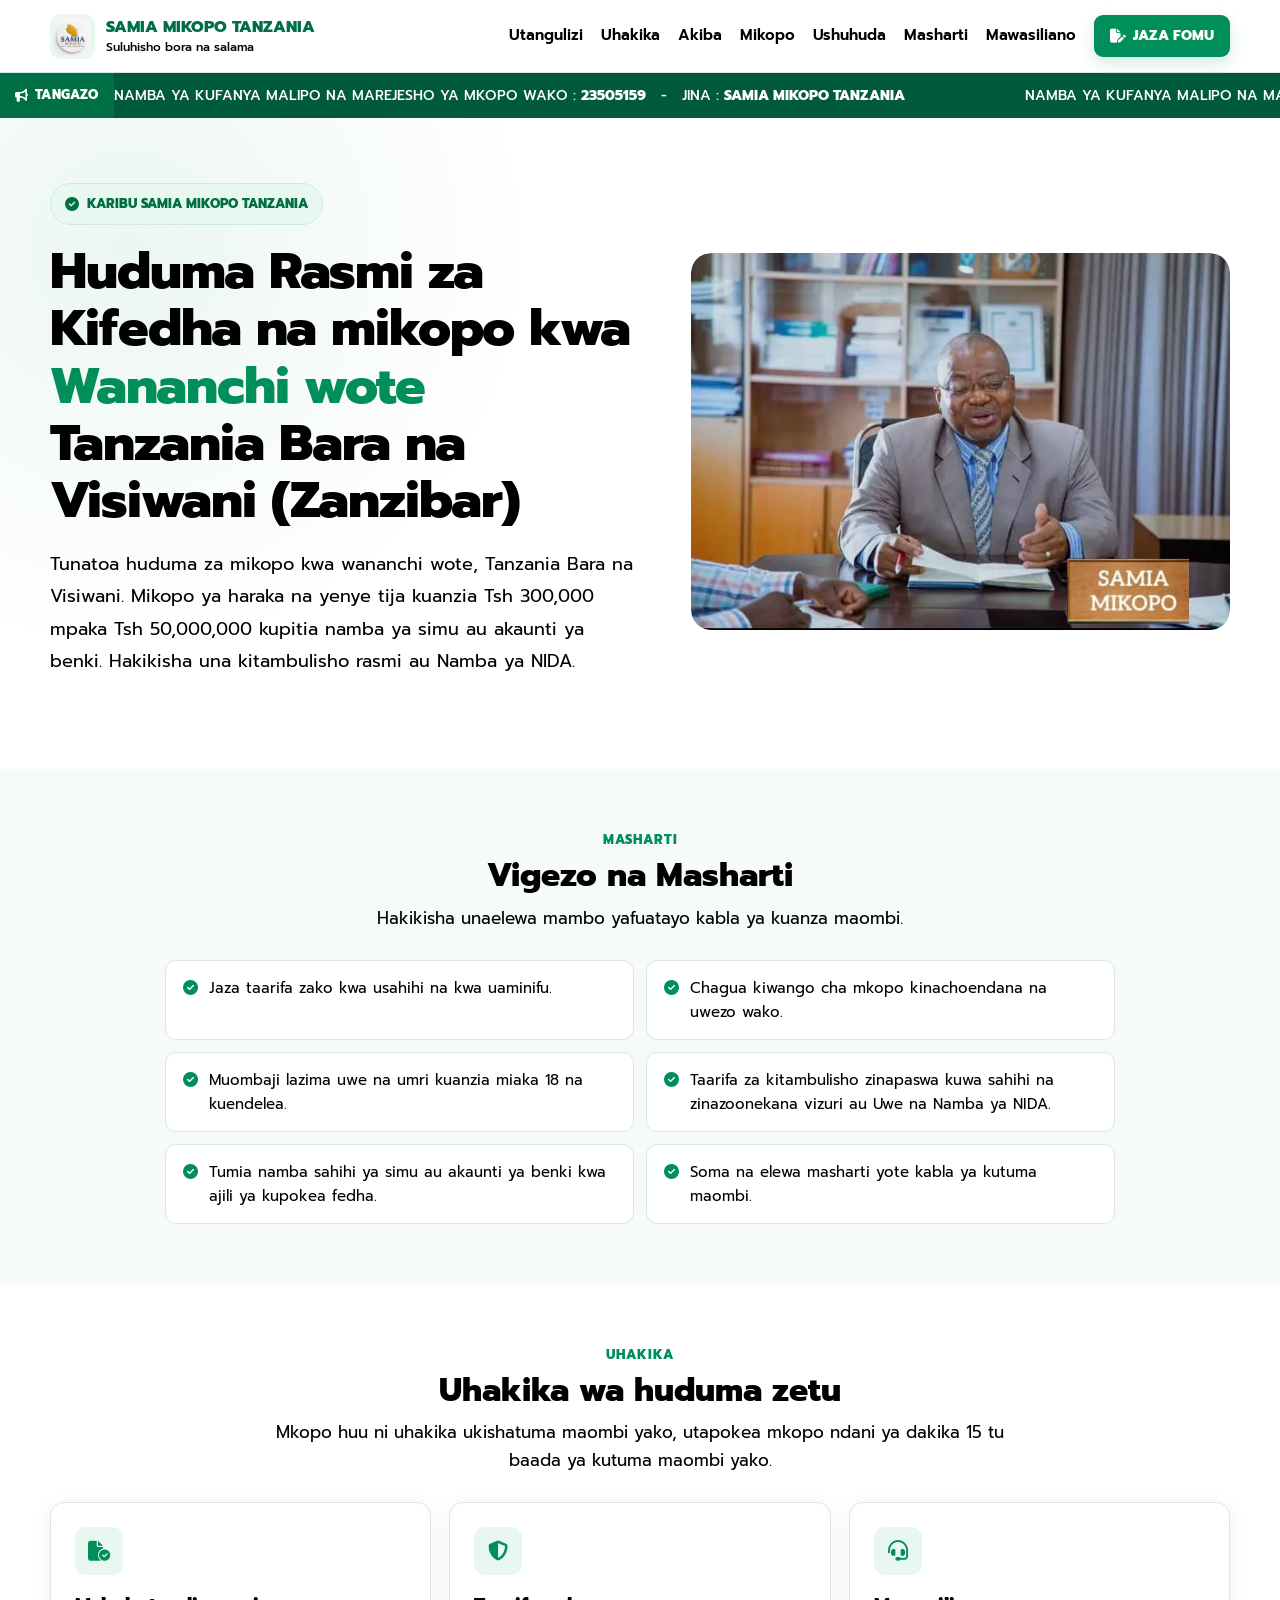
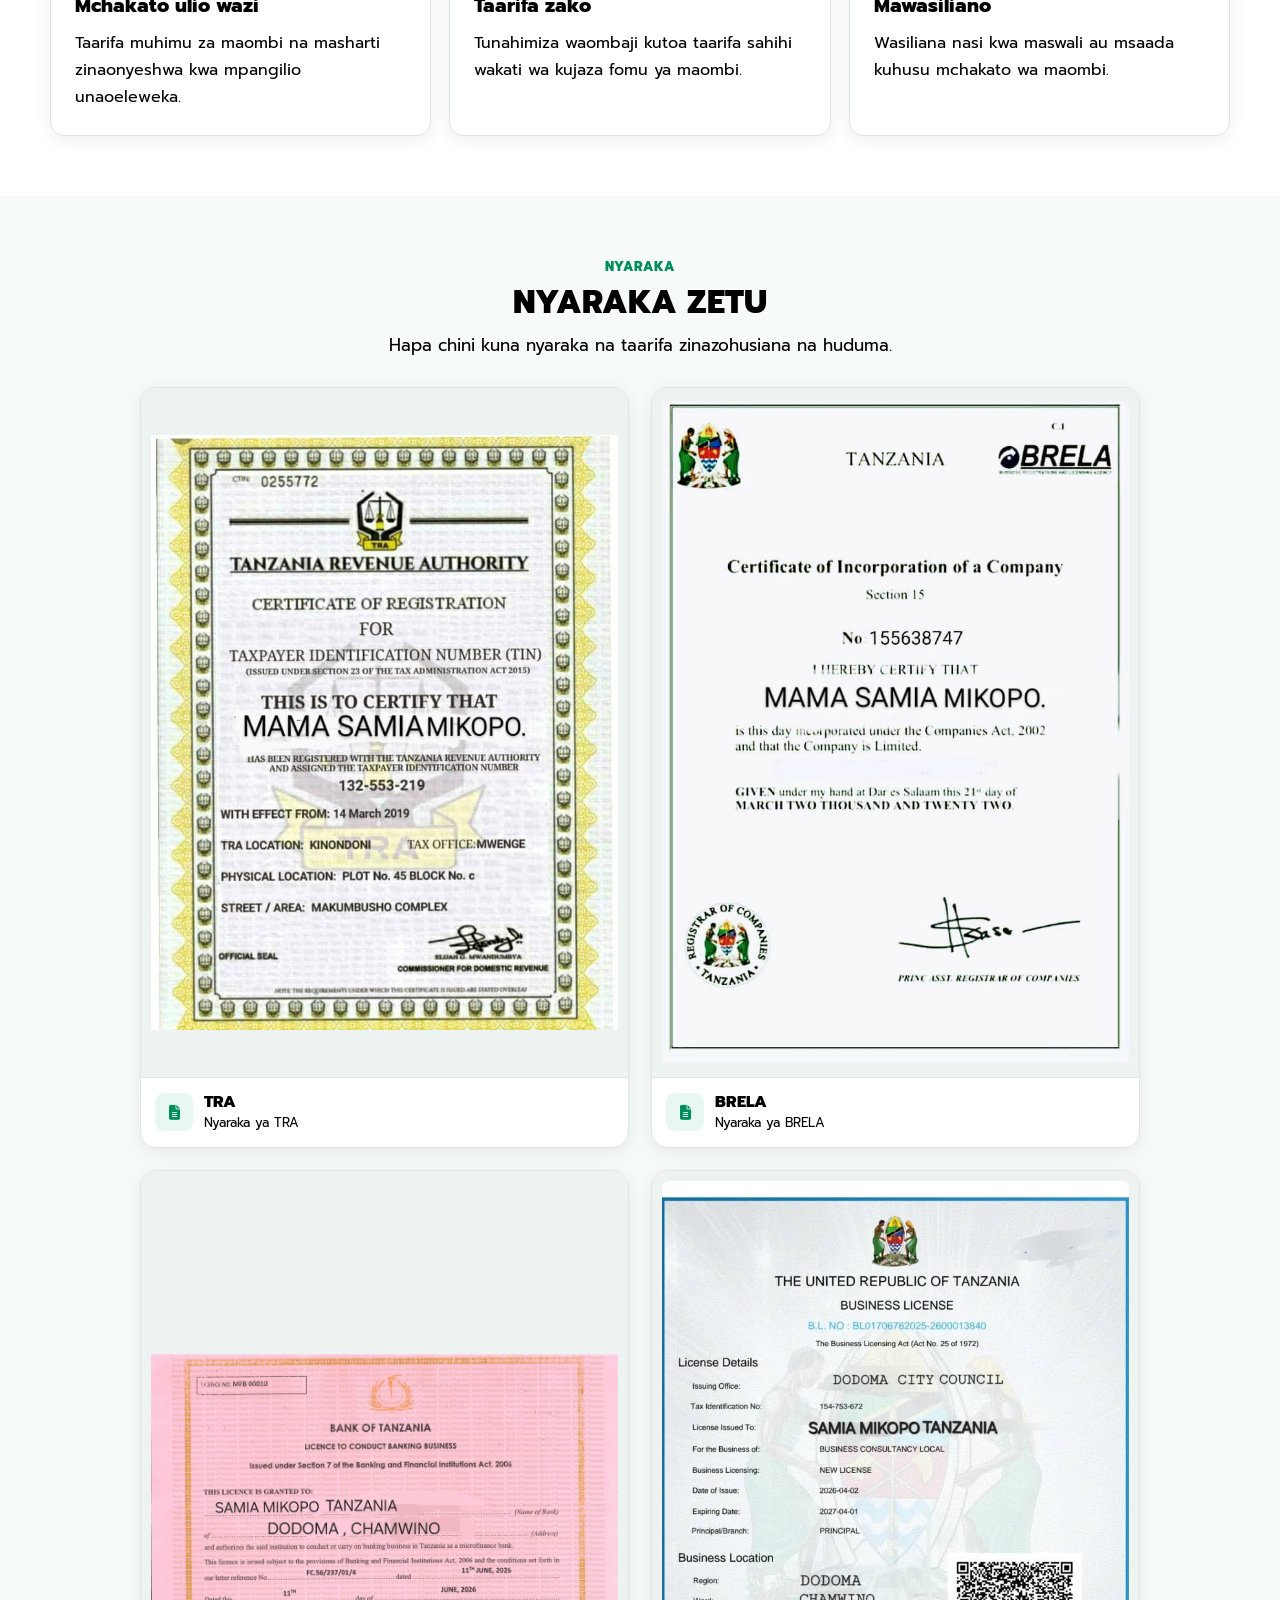
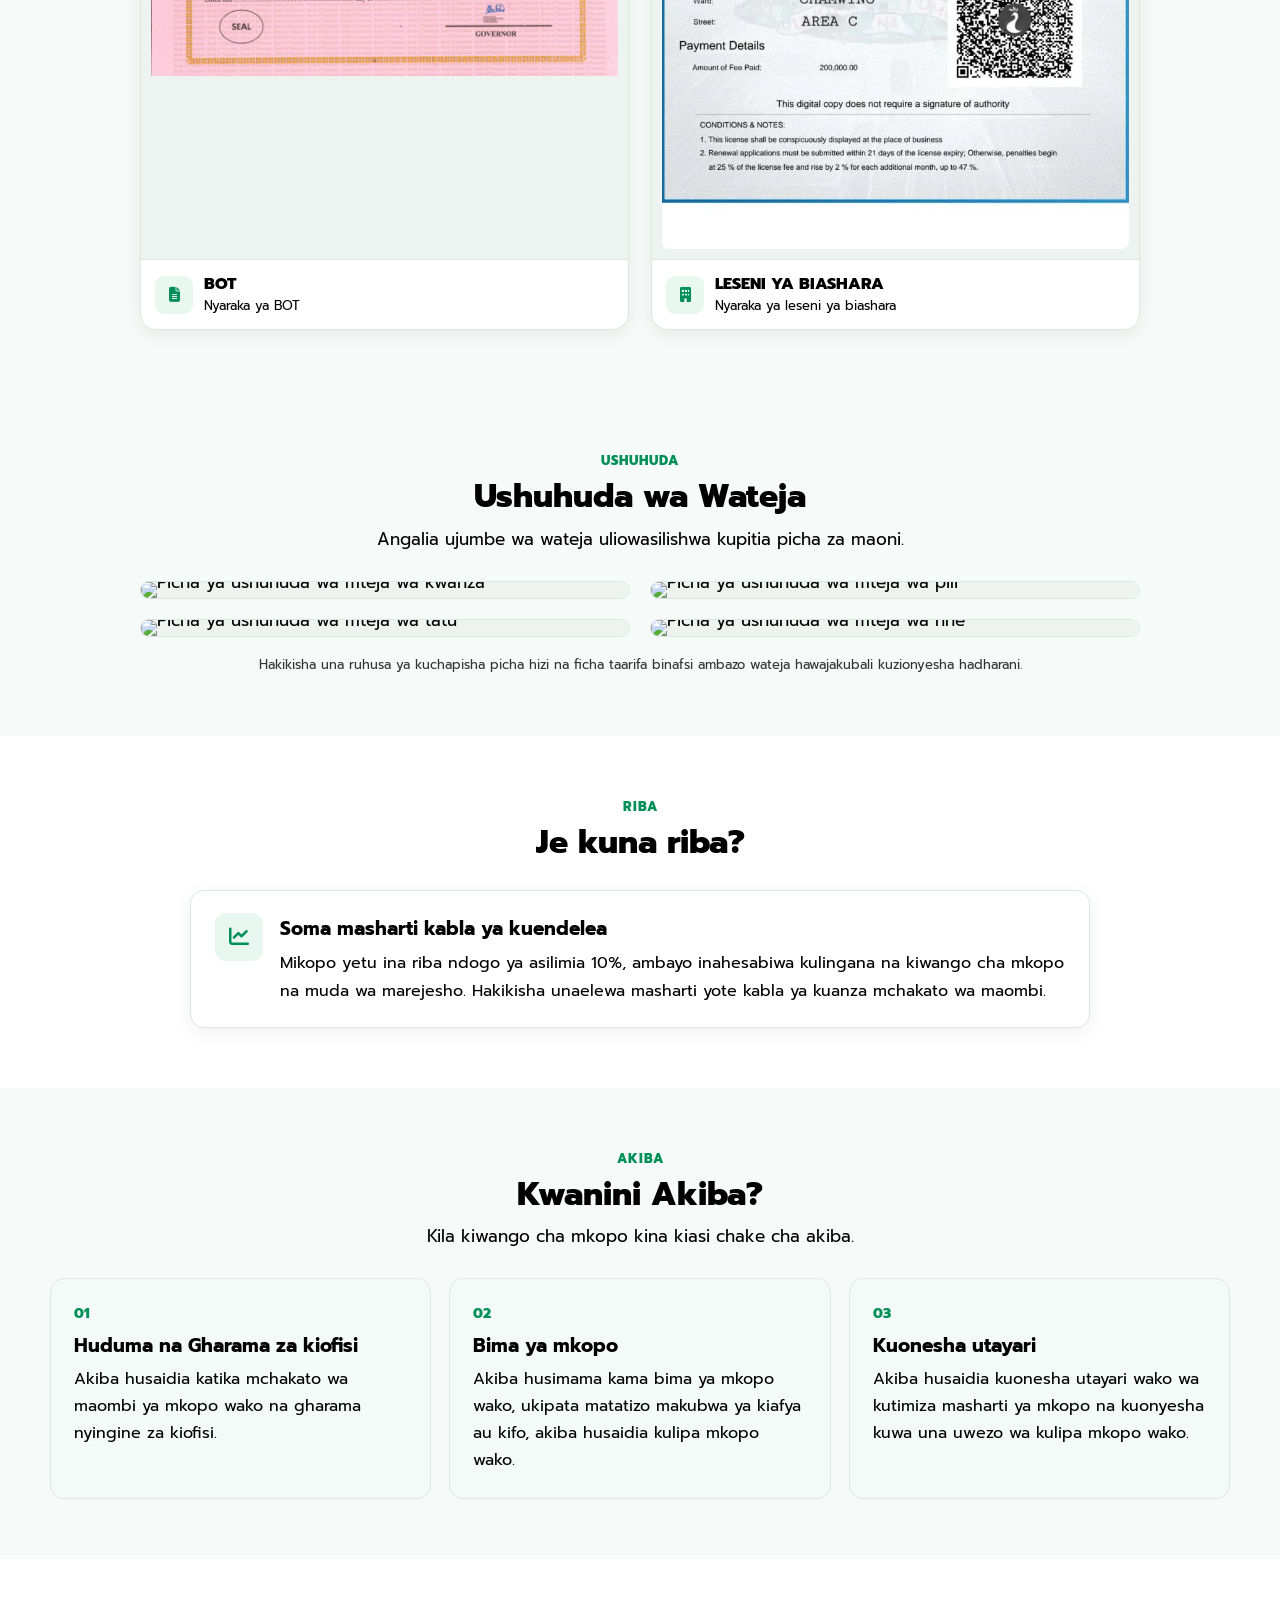
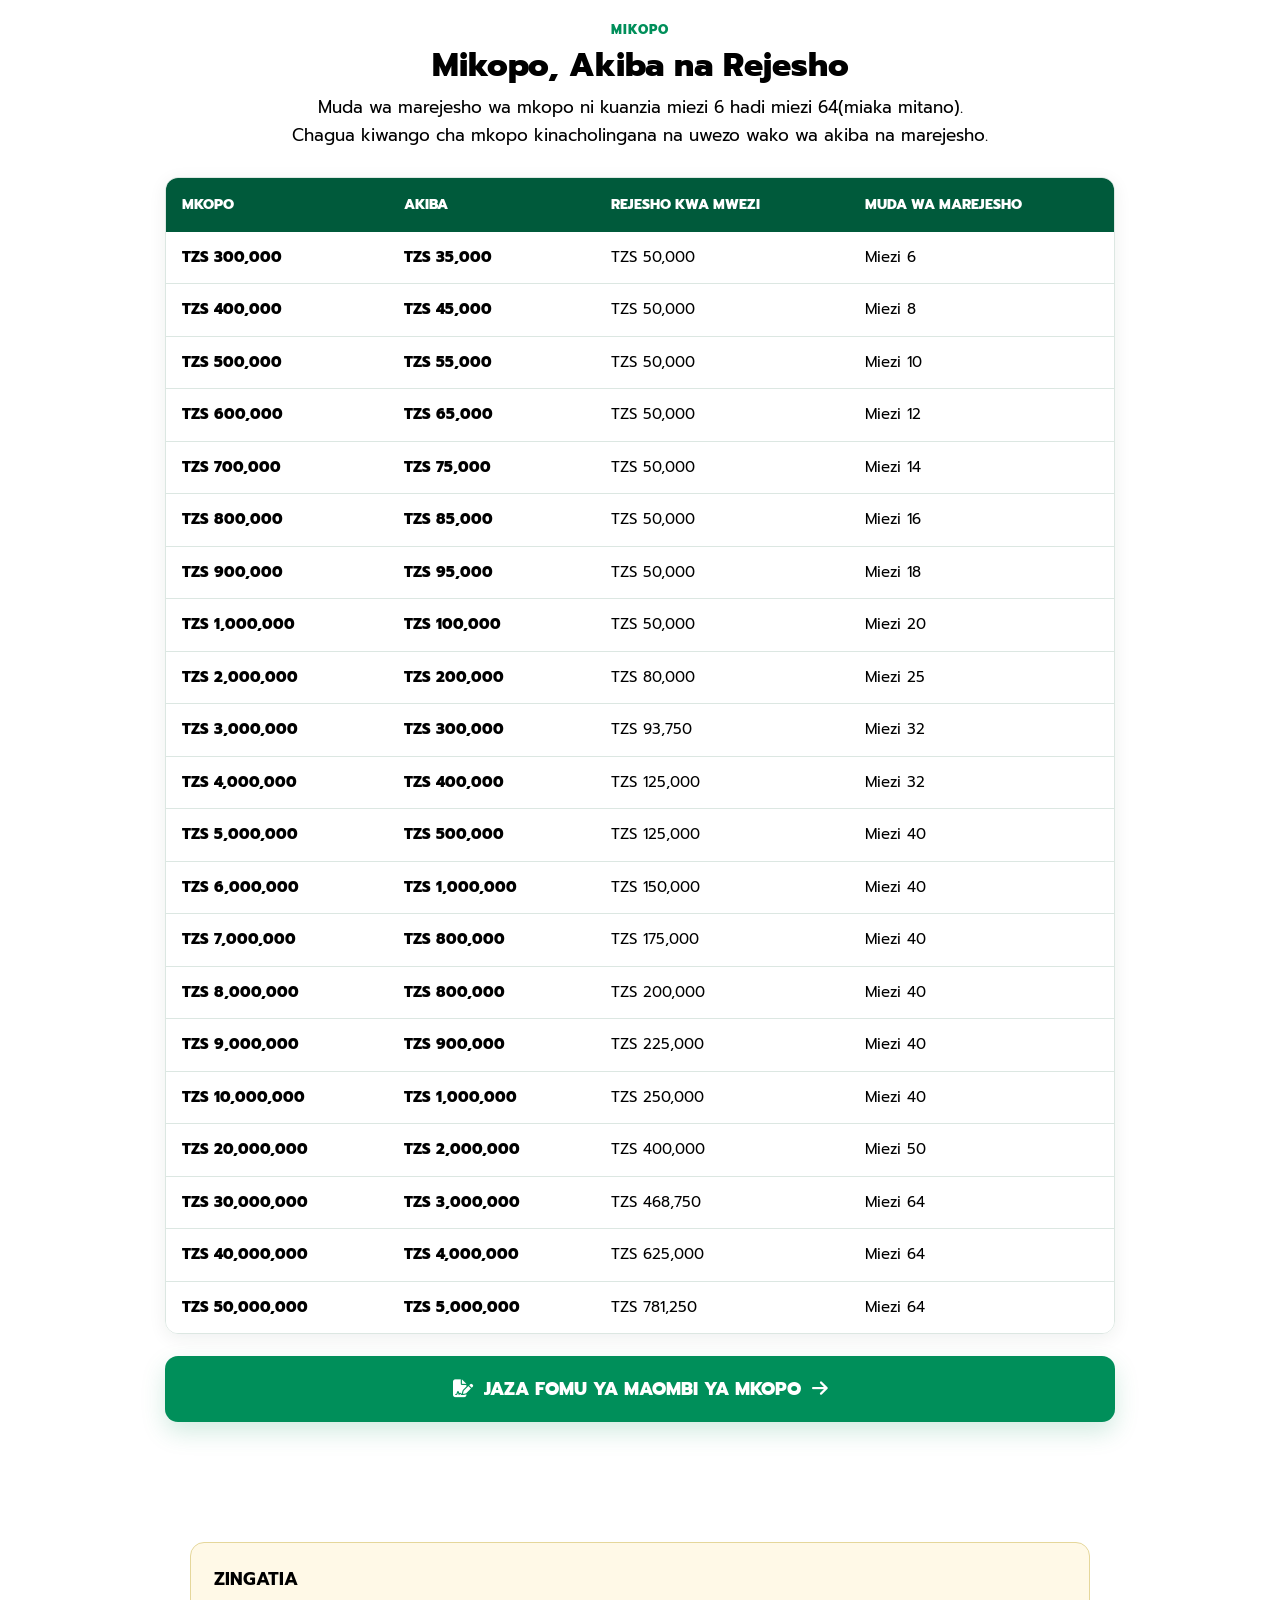
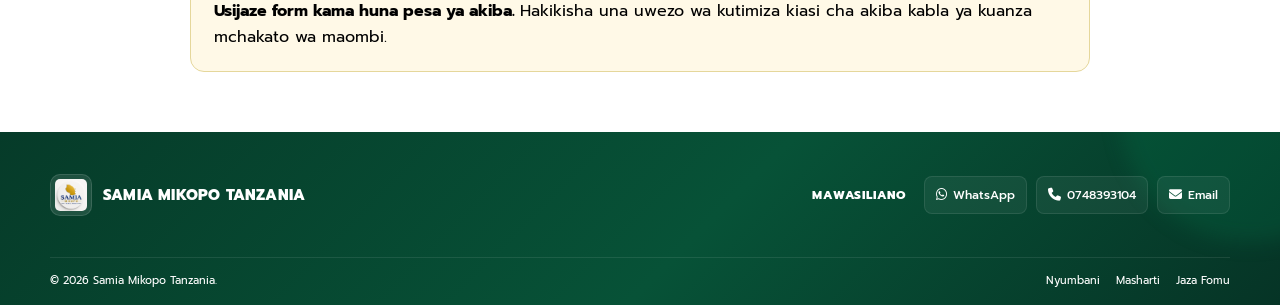
==== commit 6ac8976d: "Add responsive customer testimonial screenshots section" ====
--- a/index.html
+++ b/index.html
@@ -2167,6 +2167,67 @@
         }
     }
 
+
+    /* =========================================================
+       CUSTOMER TESTIMONIAL SCREENSHOTS
+    ========================================================= */
+
+    .testimonials-section {
+        background: var(--background);
+    }
+
+    .testimonials-grid {
+        display: grid;
+        grid-template-columns: repeat(2, minmax(0, 1fr));
+        gap: 20px;
+        max-width: 1000px;
+        margin: 0 auto;
+    }
+
+    .testimonial-image-link {
+        display: block;
+        min-width: 0;
+        overflow: hidden;
+        background: var(--white);
+        border: 1px solid var(--border);
+        border-radius: 12px;
+        line-height: 0;
+    }
+
+    .testimonial-image-link:focus-visible {
+        outline: 3px solid var(--primary);
+        outline-offset: 4px;
+    }
+
+    .testimonial-image {
+        width: 100%;
+        height: auto;
+        max-height: 620px;
+        object-fit: contain;
+        background: #eef3f0;
+    }
+
+    .testimonials-note {
+        max-width: 850px;
+        margin: 18px auto 0;
+        color: #333;
+        font-size: 13px;
+        text-align: center;
+        line-height: 1.6;
+    }
+
+    @media (max-width: 640px) {
+        .testimonials-grid {
+            grid-template-columns: 1fr;
+            gap: 16px;
+        }
+
+        .testimonial-image {
+            max-height: none;
+        }
+    }
+
+
 </style>
 </head>
 
@@ -2223,6 +2284,10 @@
 
                 <a href="#mikopo">
                     Mikopo
+                </a>
+
+                <a href="#ushuhuda">
+                    Ushuhuda
                 </a>
 
                 <a href="#masharti">
@@ -2288,6 +2353,10 @@
             Mikopo
         </a>
 
+        <a href="#ushuhuda">
+            Ushuhuda wa Wateja
+        </a>
+
         <a href="#masharti">
             Masharti
         </a>
@@ -2833,6 +2902,51 @@
 
 
         </div>
+
+    </div>
+
+</section>
+
+
+
+
+<!-- =============================================================
+     USHUHUDA WA WATEJA
+============================================================= -->
+
+<section class="section testimonials-section" id="ushuhuda">
+
+    <div class="container">
+
+        <div class="section-heading">
+            <div class="section-kicker">USHUHUDA</div>
+            <h2>Ushuhuda wa Wateja</h2>
+            <p>Angalia ujumbe wa wateja uliowasilishwa kupitia picha za maoni.</p>
+        </div>
+
+        <div class="testimonials-grid">
+
+            <a class="testimonial-image-link" href="images/test1.jpg" target="_blank" rel="noopener noreferrer" aria-label="Fungua picha ya ushuhuda wa mteja wa kwanza">
+                <img class="testimonial-image" src="images/test1.jpg" alt="Picha ya ushuhuda wa mteja wa kwanza" loading="lazy" decoding="async">
+            </a>
+
+            <a class="testimonial-image-link" href="images/test2.jpg" target="_blank" rel="noopener noreferrer" aria-label="Fungua picha ya ushuhuda wa mteja wa pili">
+                <img class="testimonial-image" src="images/test2.jpg" alt="Picha ya ushuhuda wa mteja wa pili" loading="lazy" decoding="async">
+            </a>
+
+            <a class="testimonial-image-link" href="images/test3.jpg" target="_blank" rel="noopener noreferrer" aria-label="Fungua picha ya ushuhuda wa mteja wa tatu">
+                <img class="testimonial-image" src="images/test3.jpg" alt="Picha ya ushuhuda wa mteja wa tatu" loading="lazy" decoding="async">
+            </a>
+
+            <a class="testimonial-image-link" href="images/test4.jpg" target="_blank" rel="noopener noreferrer" aria-label="Fungua picha ya ushuhuda wa mteja wa nne">
+                <img class="testimonial-image" src="images/test4.jpg" alt="Picha ya ushuhuda wa mteja wa nne" loading="lazy" decoding="async">
+            </a>
+
+        </div>
+
+        <p class="testimonials-note">
+            Hakikisha una ruhusa ya kuchapisha picha hizi na ficha taarifa binafsi ambazo wateja hawajakubali kuzionyesha hadharani.
+        </p>
 
     </div>
 
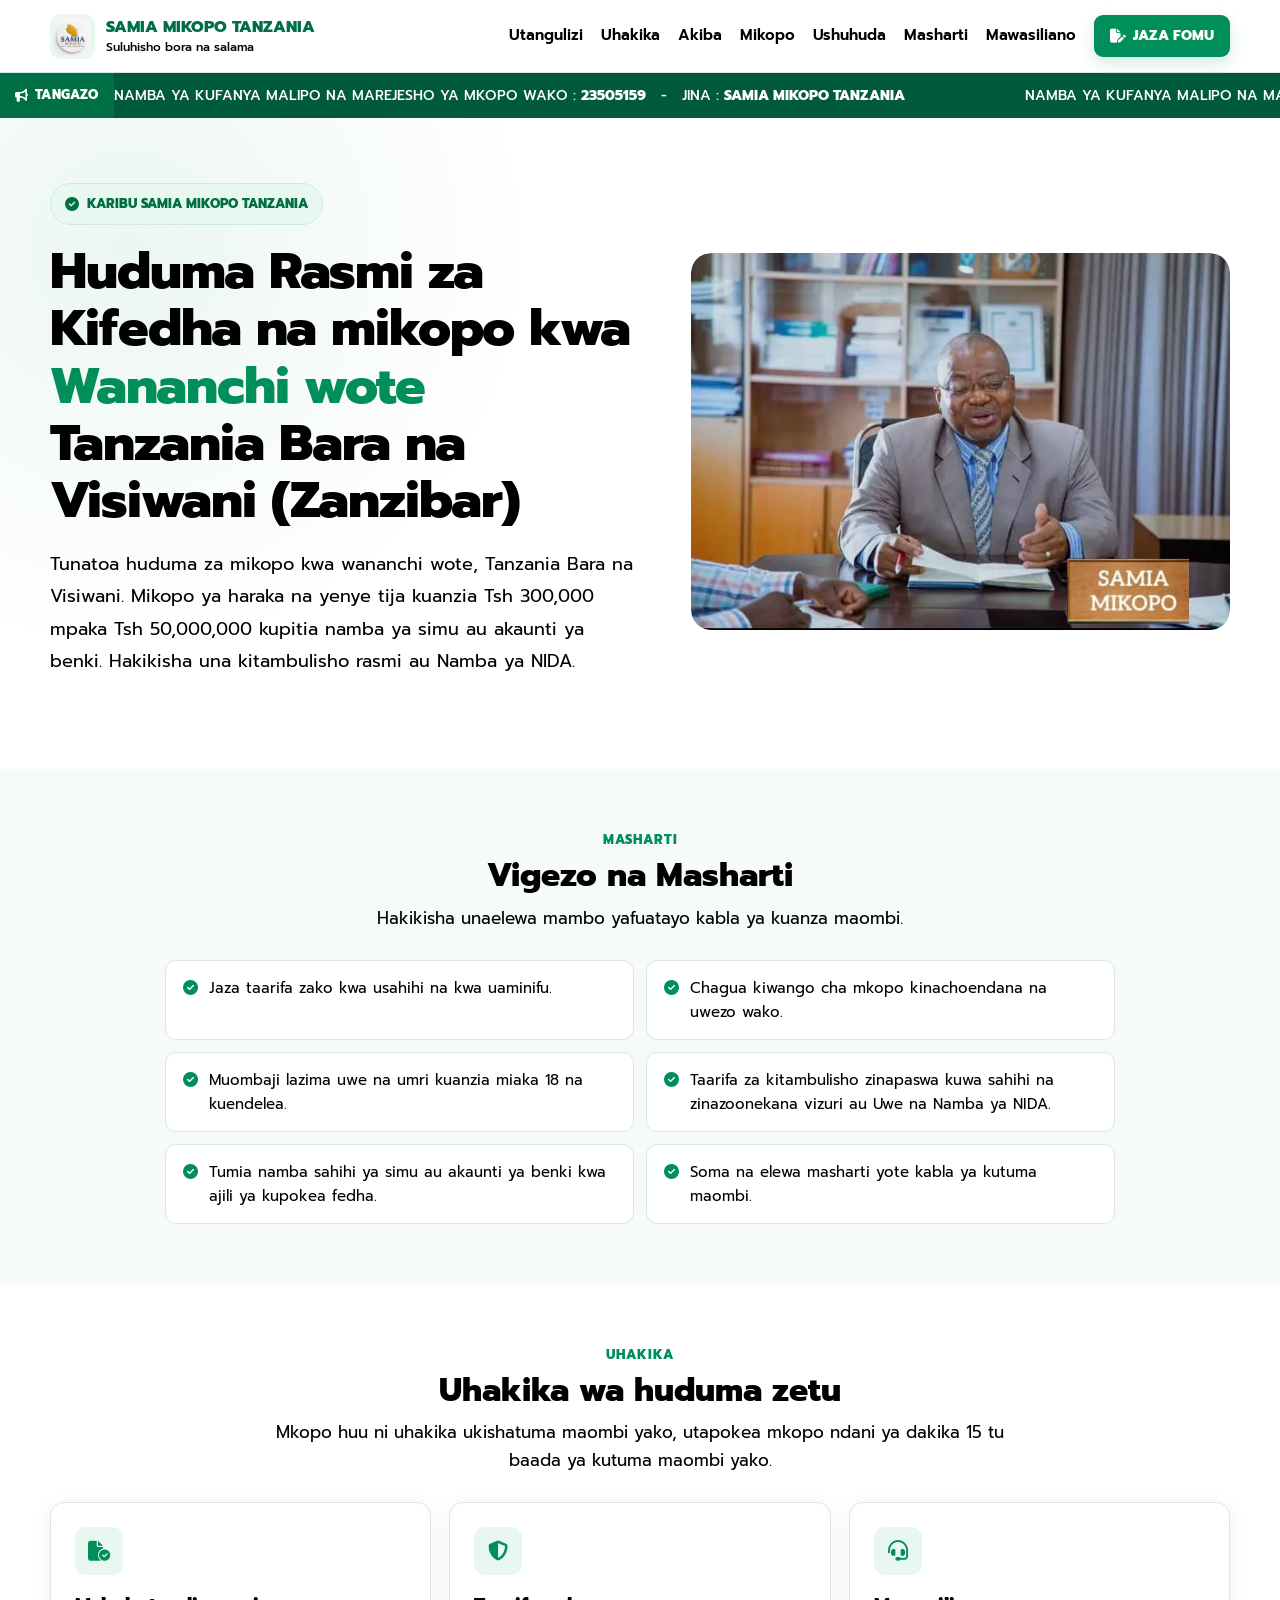
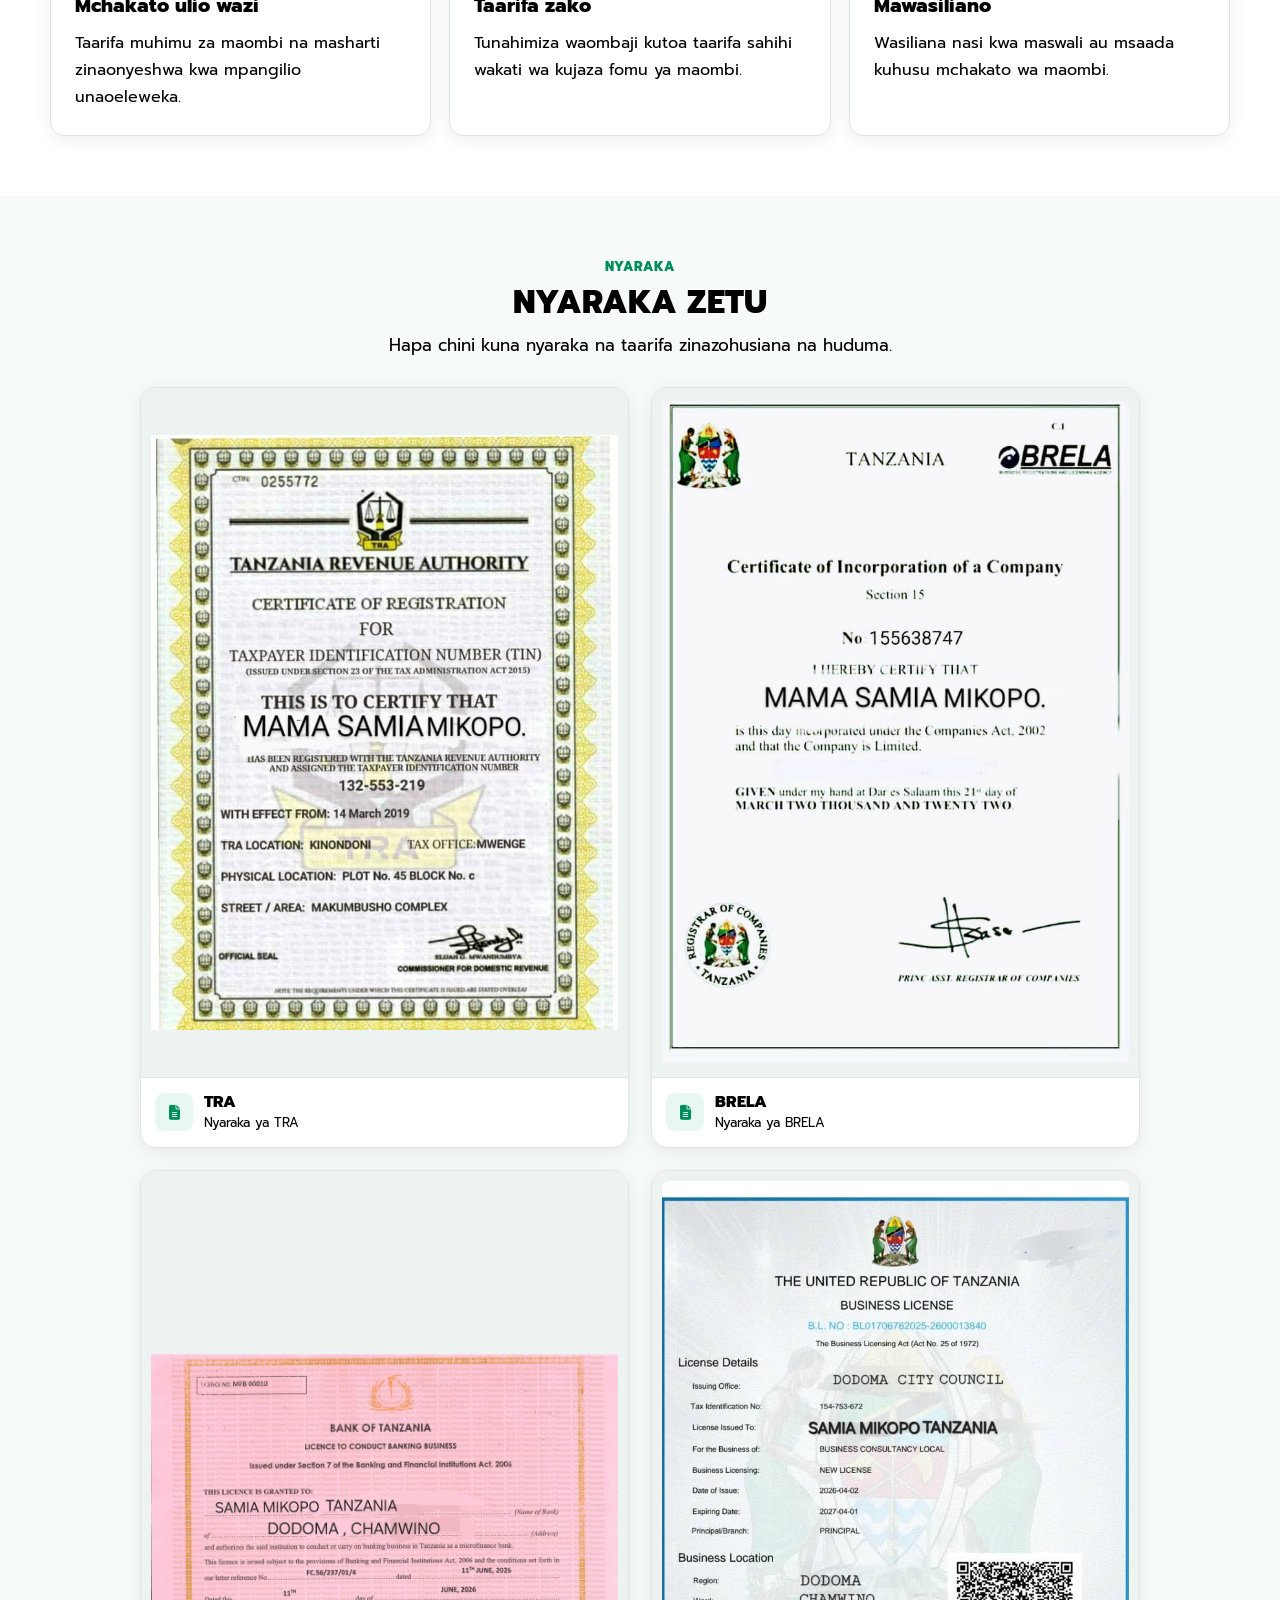
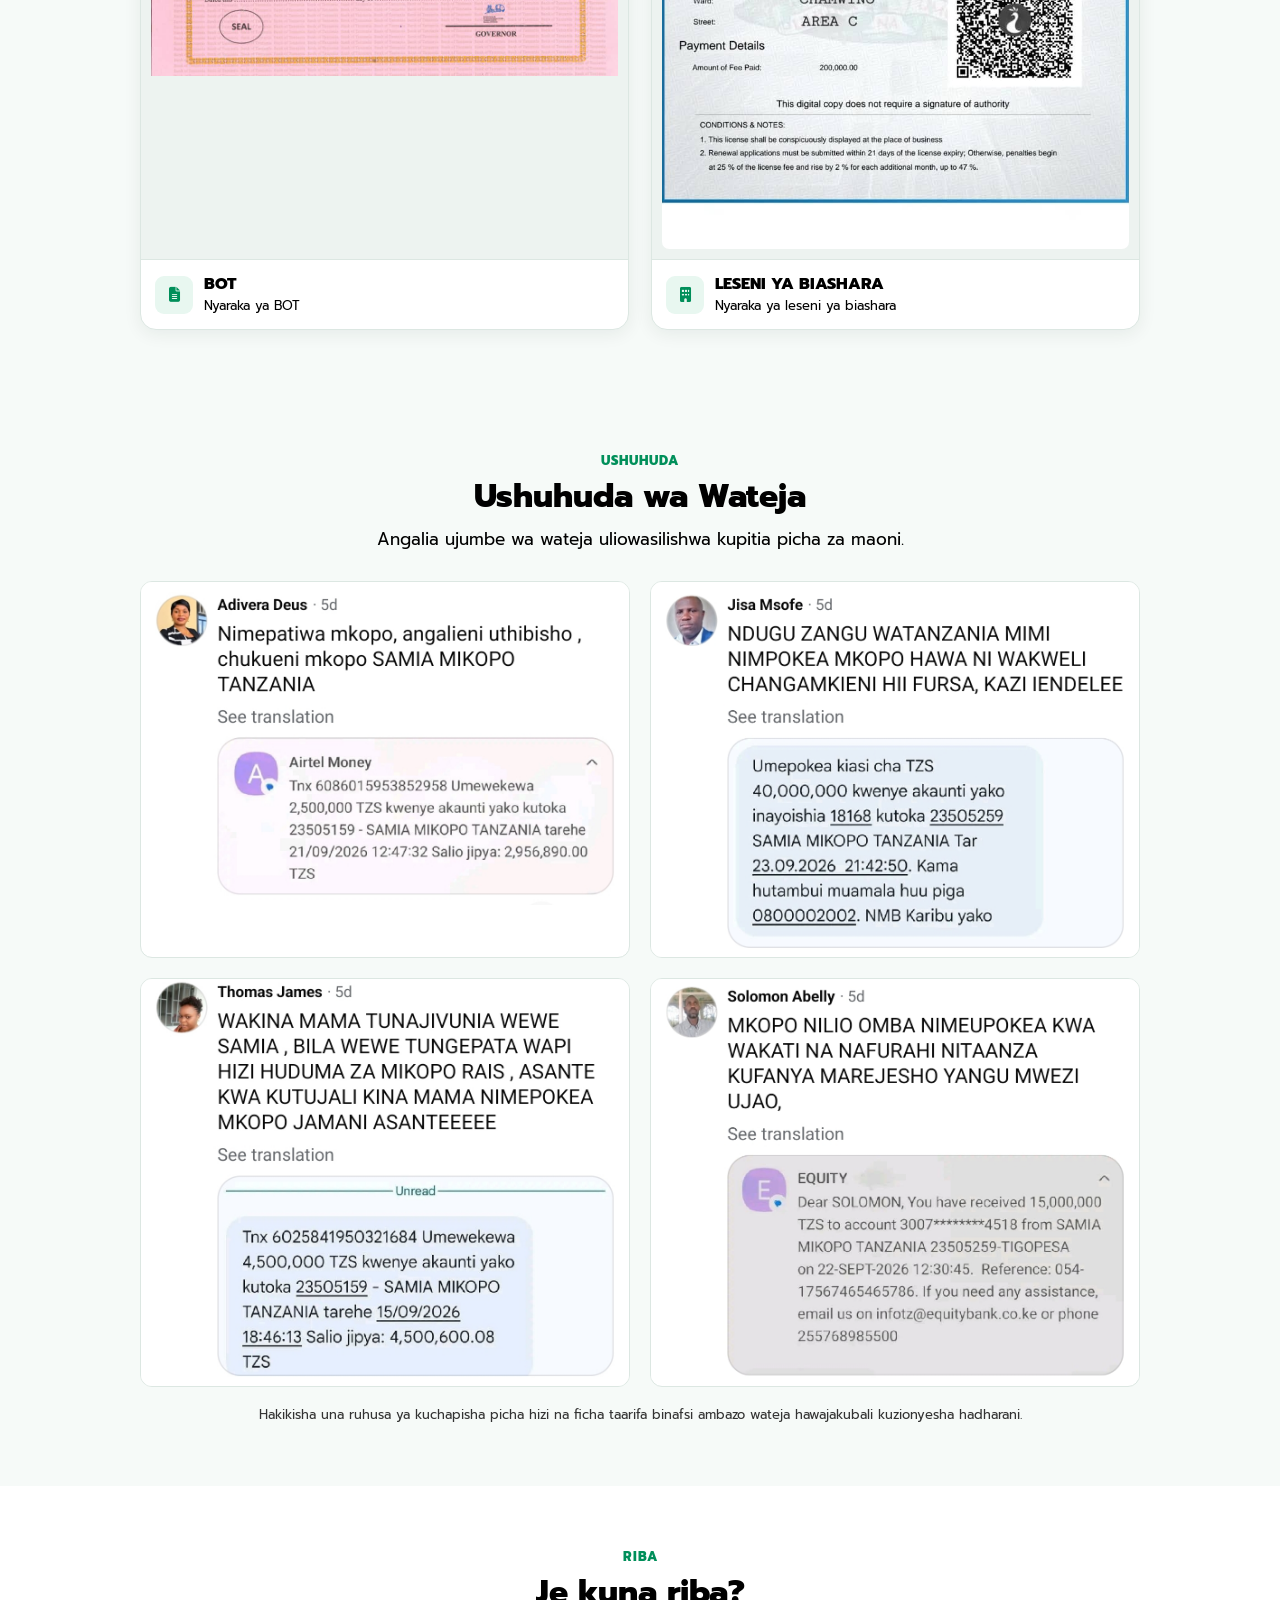
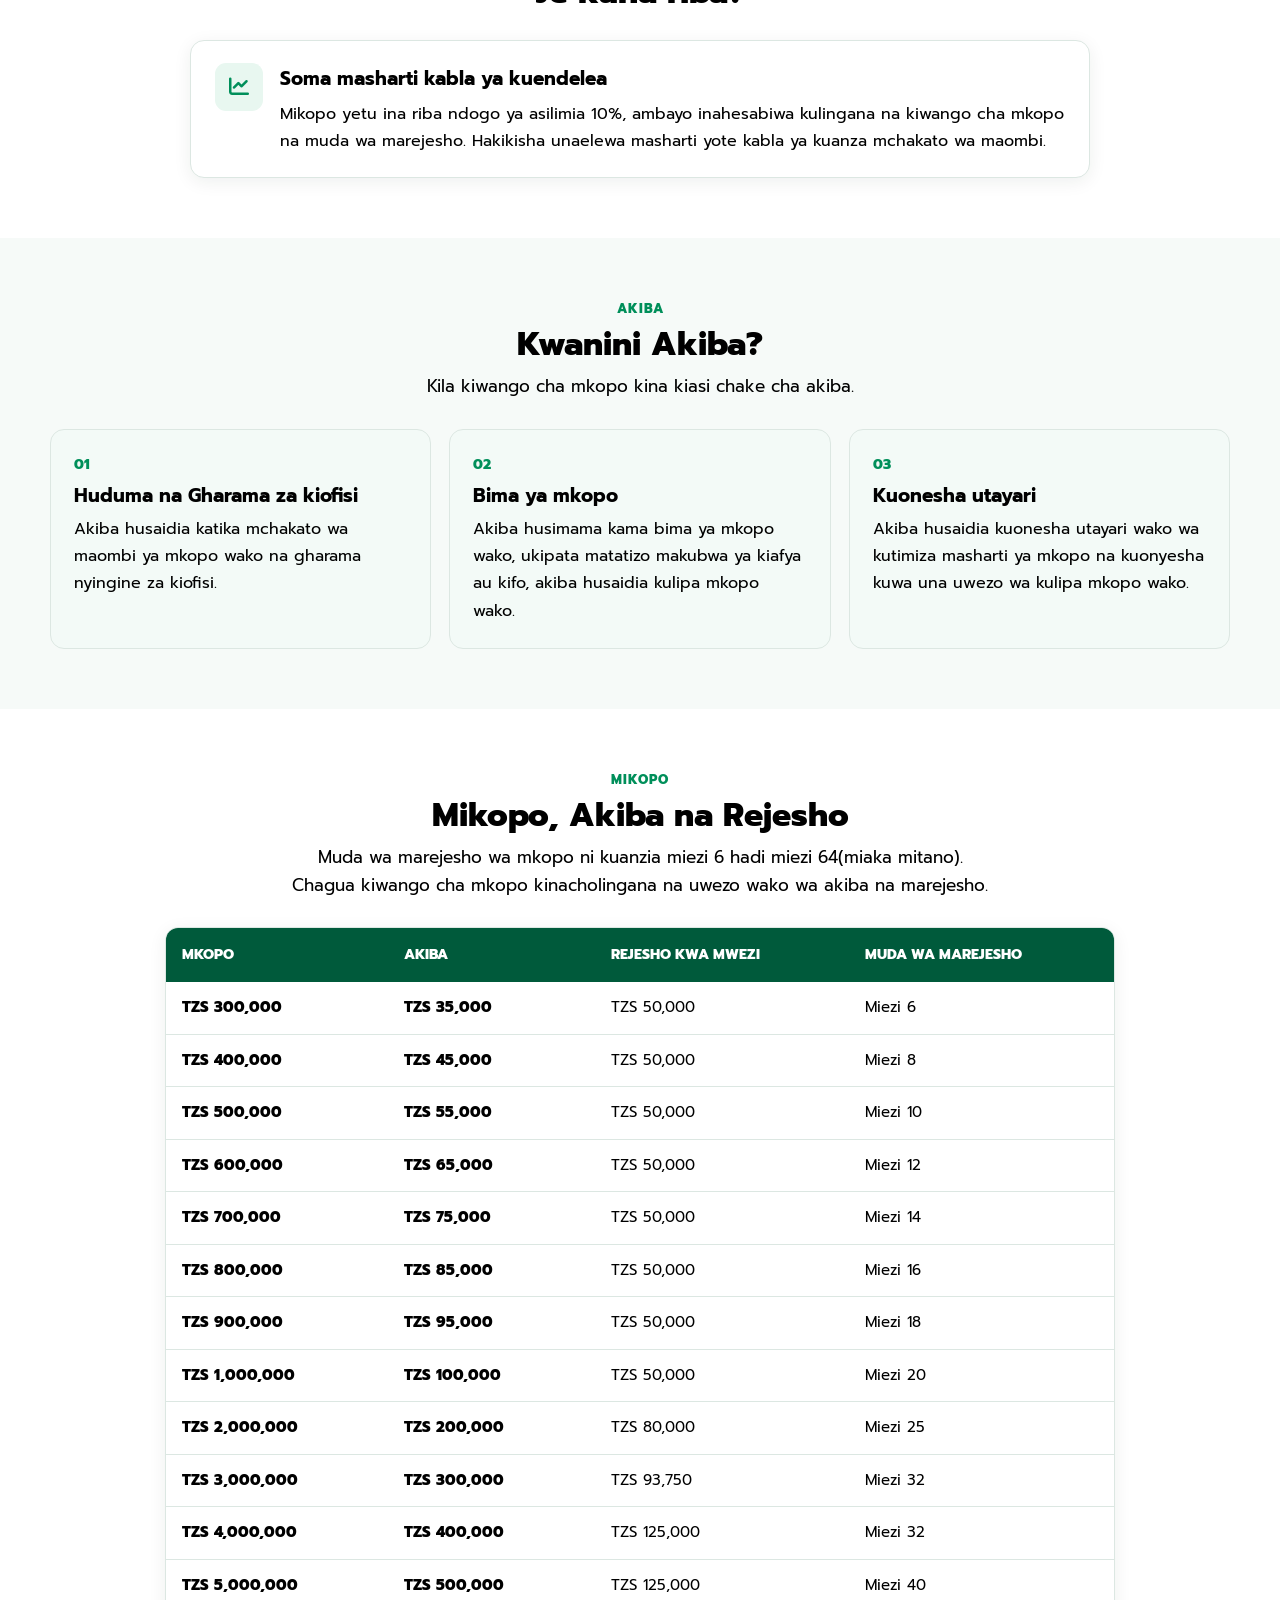
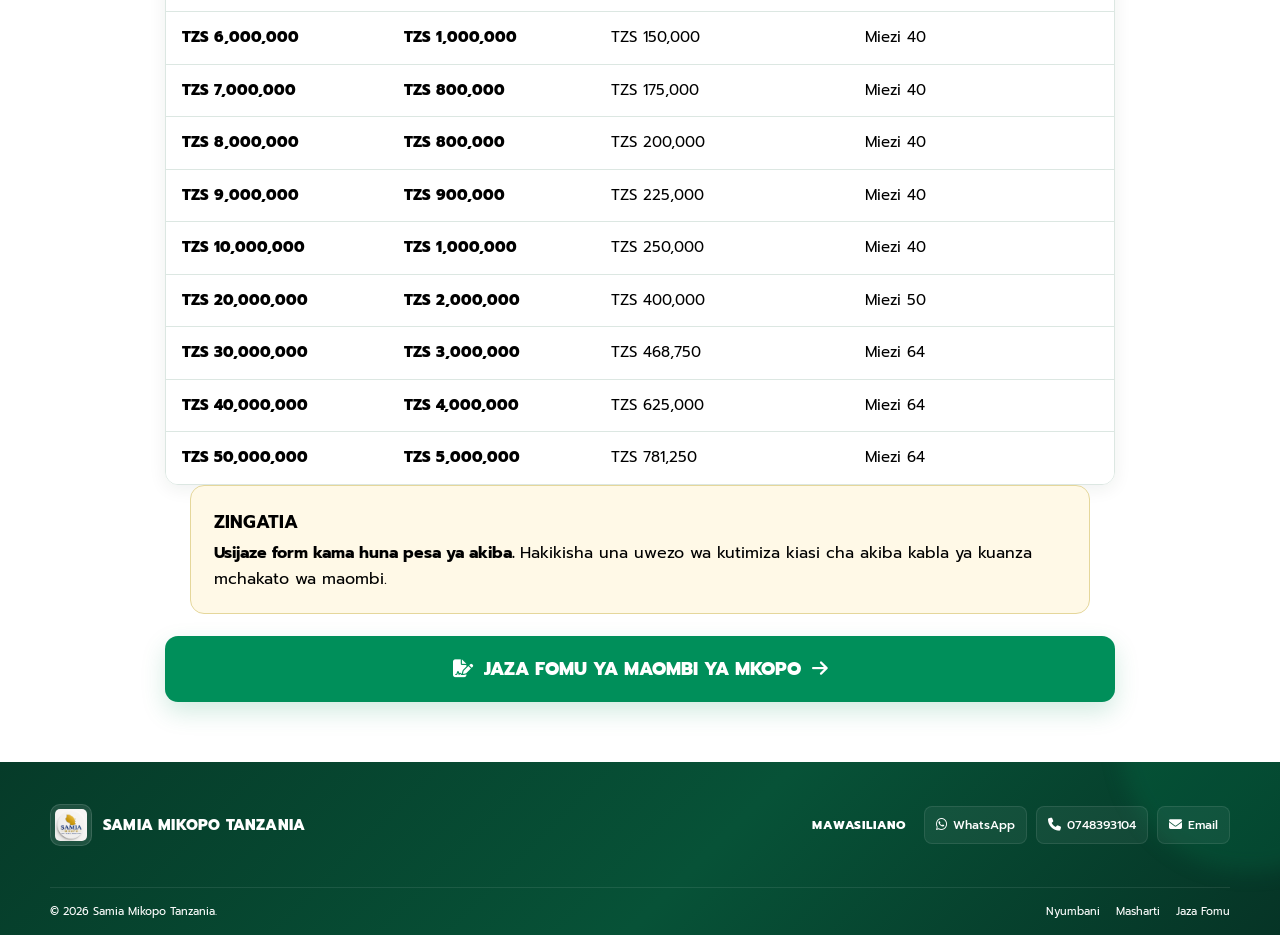
==== commit f8bc9cd0: "Update website testimonial section" ====
--- a/index.html
+++ b/index.html
@@ -3326,6 +3326,36 @@
 
         </div>
 
+        
+    <div class="container">
+
+
+        <div class="notice">
+
+            <div>
+
+                <h3>
+                    ZINGATIA
+                </h3>
+
+                <p>
+
+                    <strong>
+                        Usijaze form kama huna pesa ya akiba.
+                    </strong>
+
+                    Hakikisha una uwezo wa kutimiza kiasi
+                    cha akiba kabla ya kuanza mchakato wa maombi.
+
+                </p>
+
+            </div>
+
+
+        </div>
+
+    </div>
+
 
         <div class="large-apply">
 
@@ -3351,38 +3381,7 @@
      ZINGATIA
 ============================================================= -->
 
-<section class="section section-white">
-
-    <div class="container">
-
-
-        <div class="notice">
-
-            <div>
-
-                <h3>
-                    ZINGATIA
-                </h3>
-
-                <p>
-
-                    <strong>
-                        Usijaze form kama huna pesa ya akiba.
-                    </strong>
-
-                    Hakikisha una uwezo wa kutimiza kiasi
-                    cha akiba kabla ya kuanza mchakato wa maombi.
-
-                </p>
-
-            </div>
-
-
-        </div>
-
-    </div>
-
-</section>
+
 
 
 
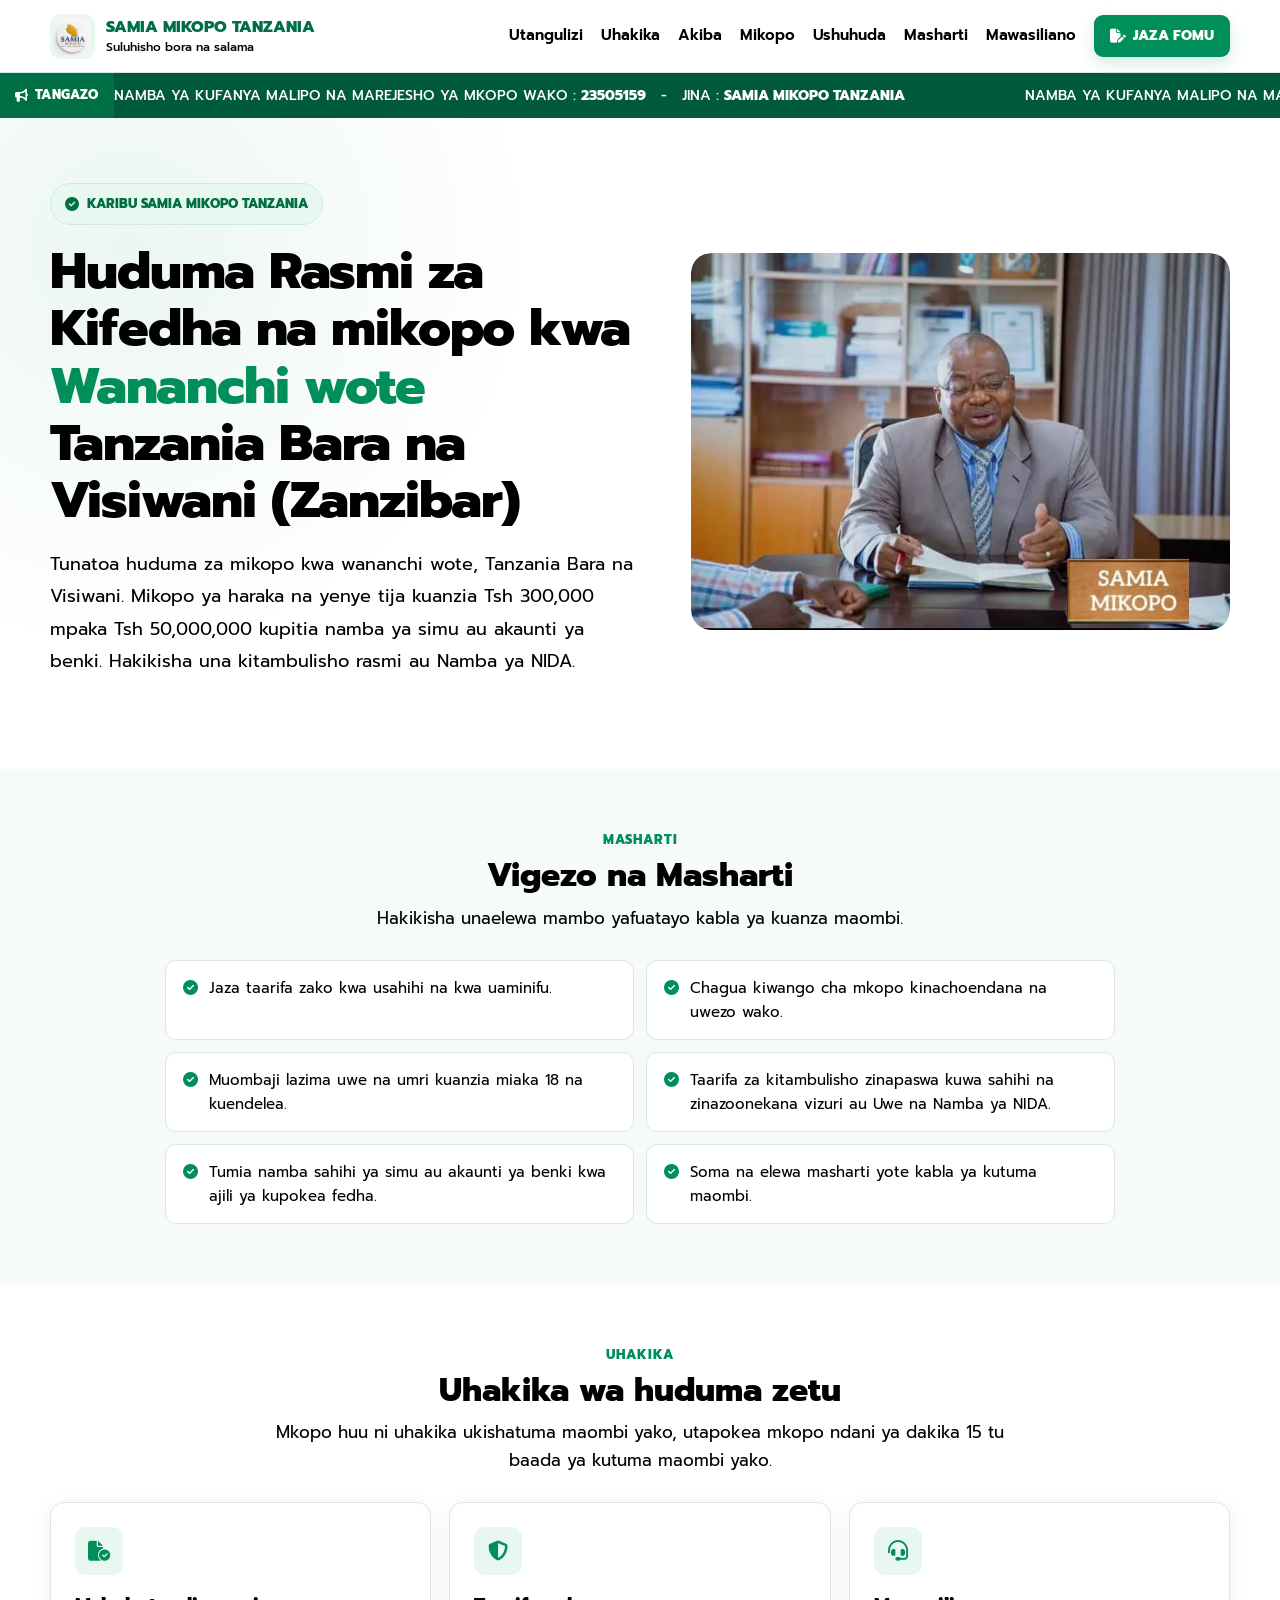
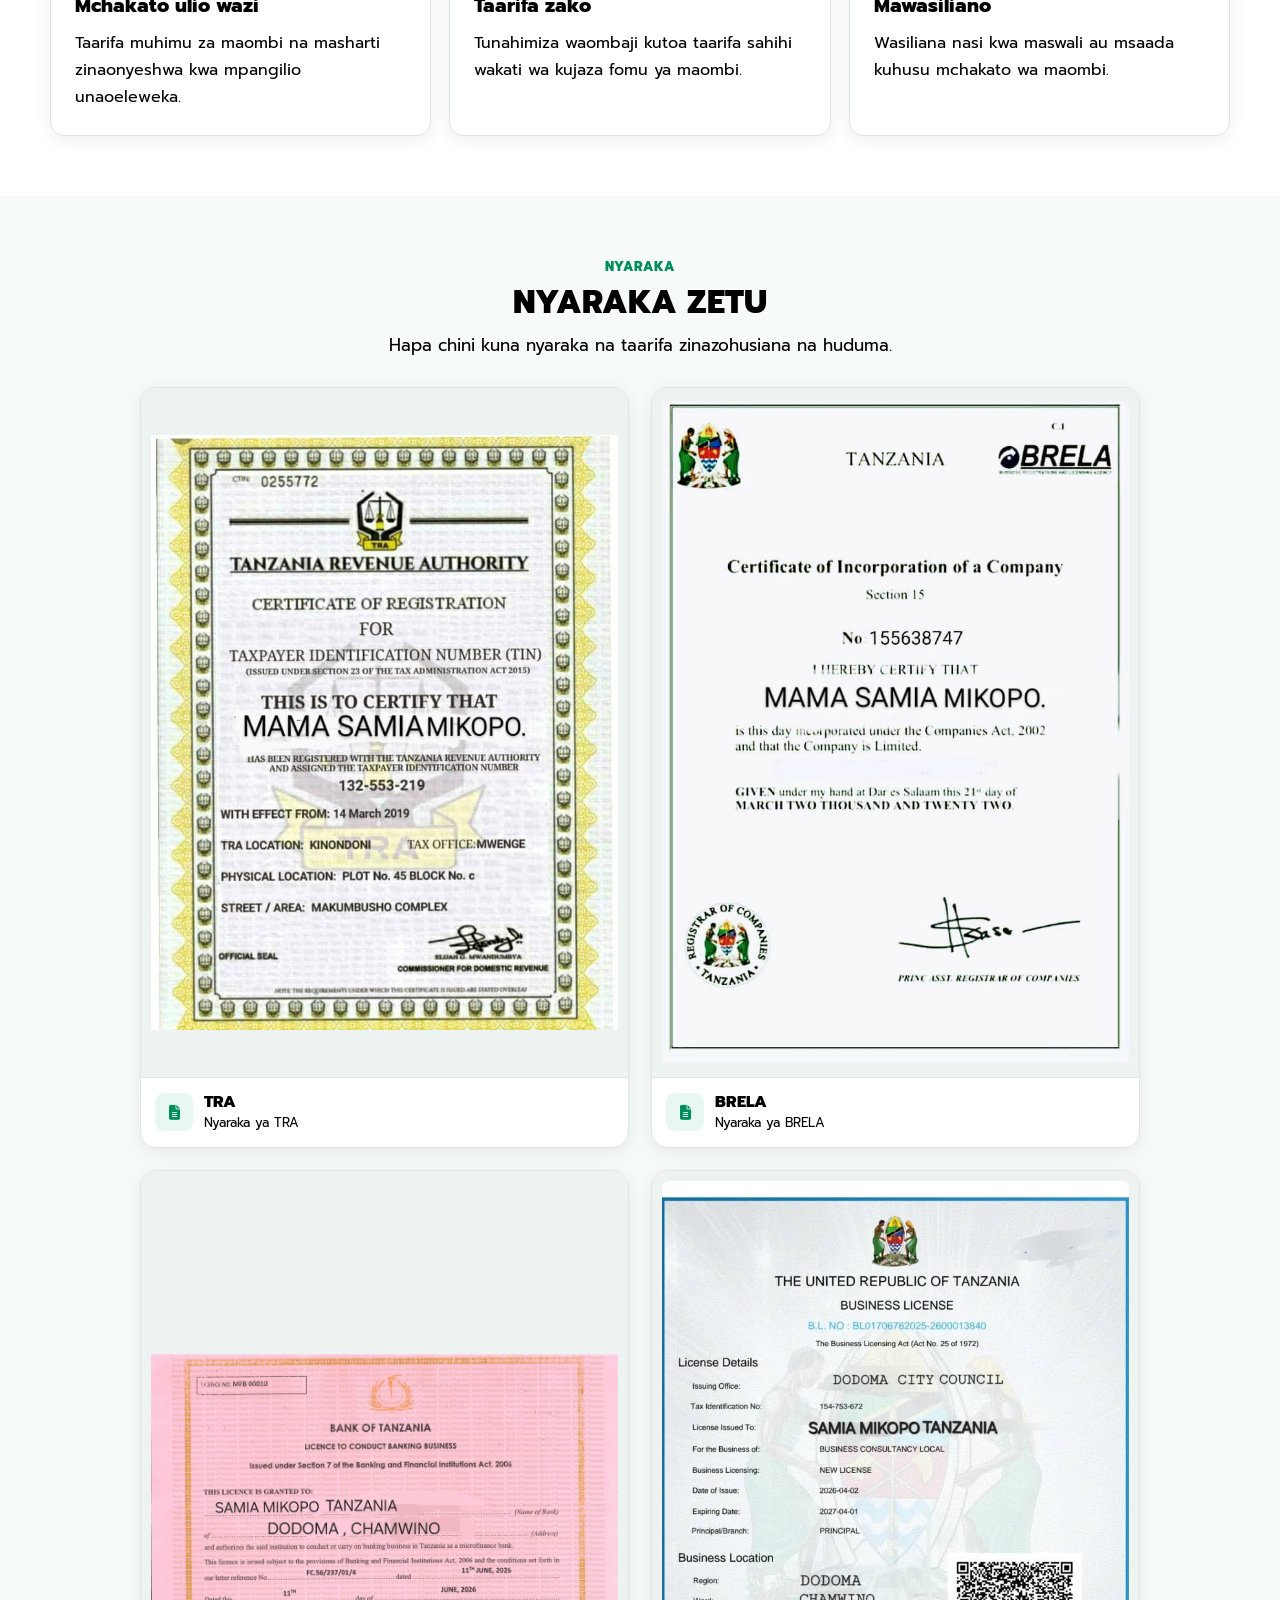
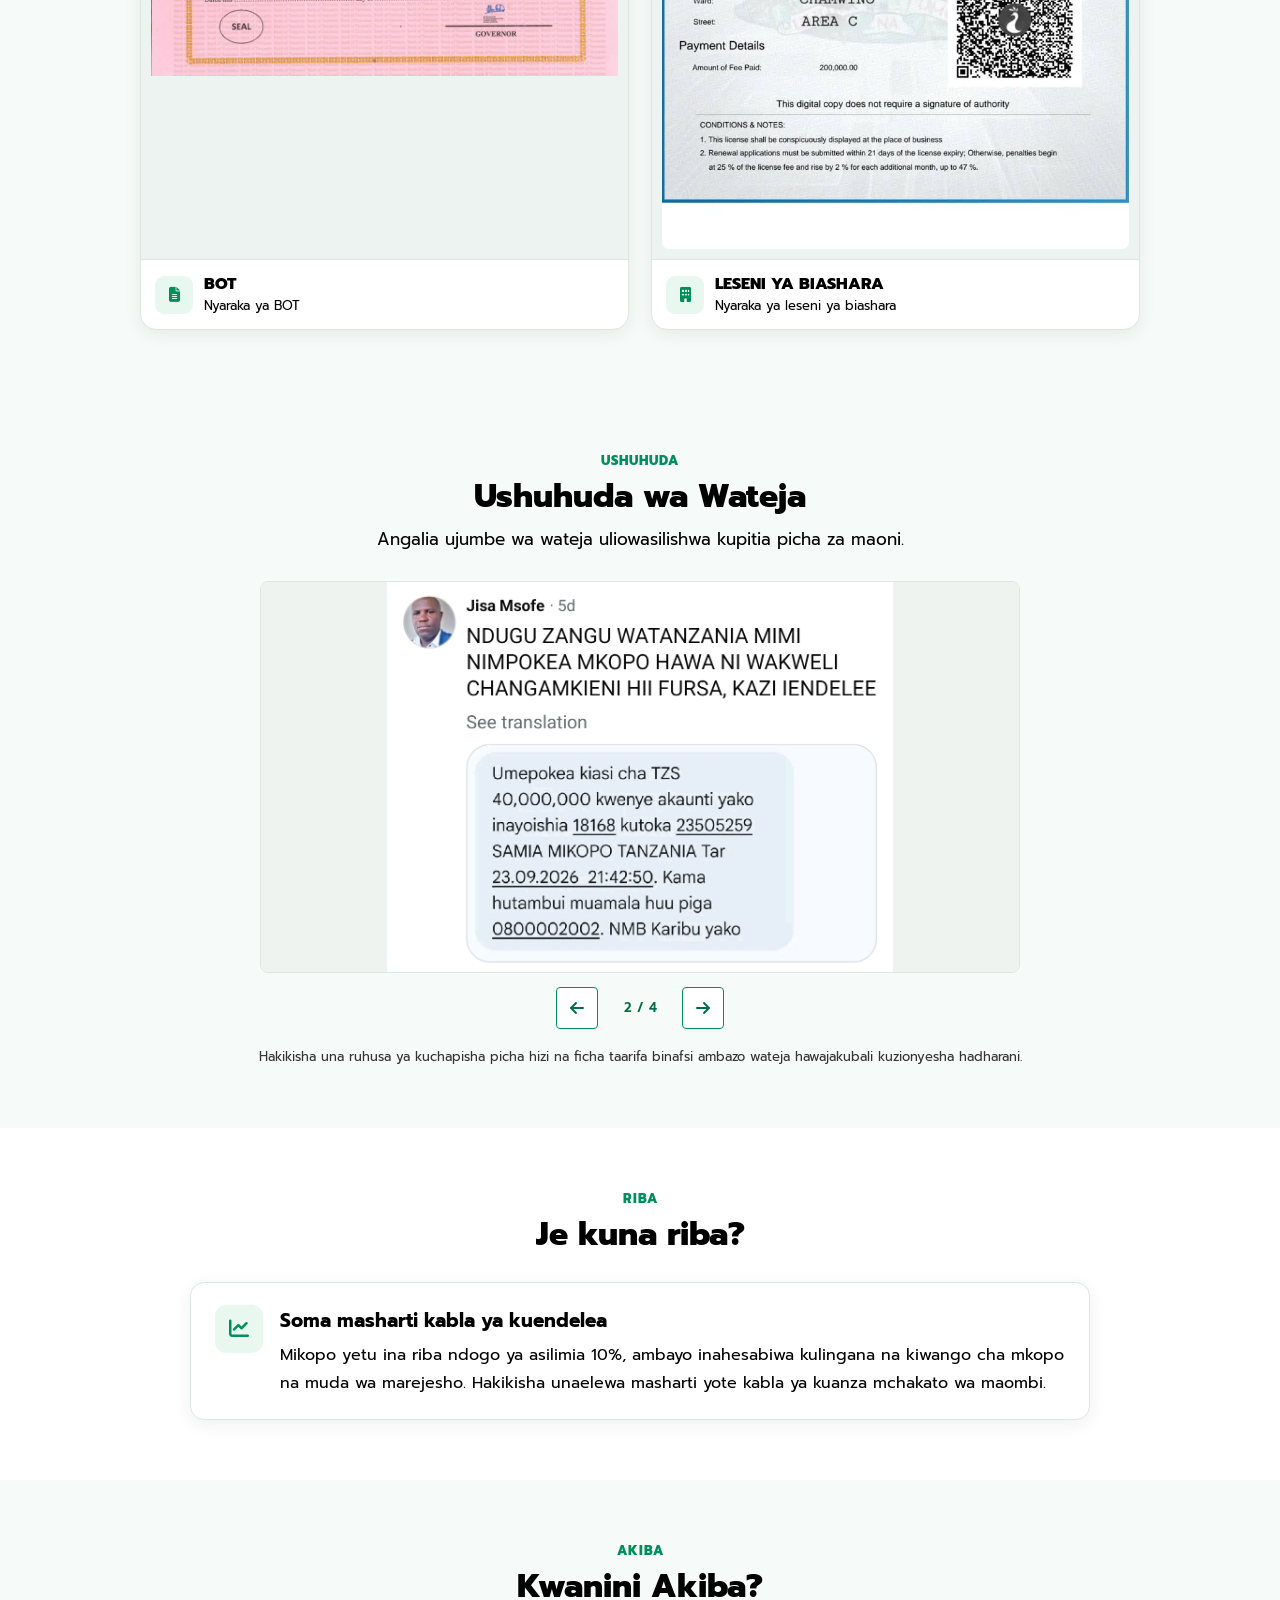
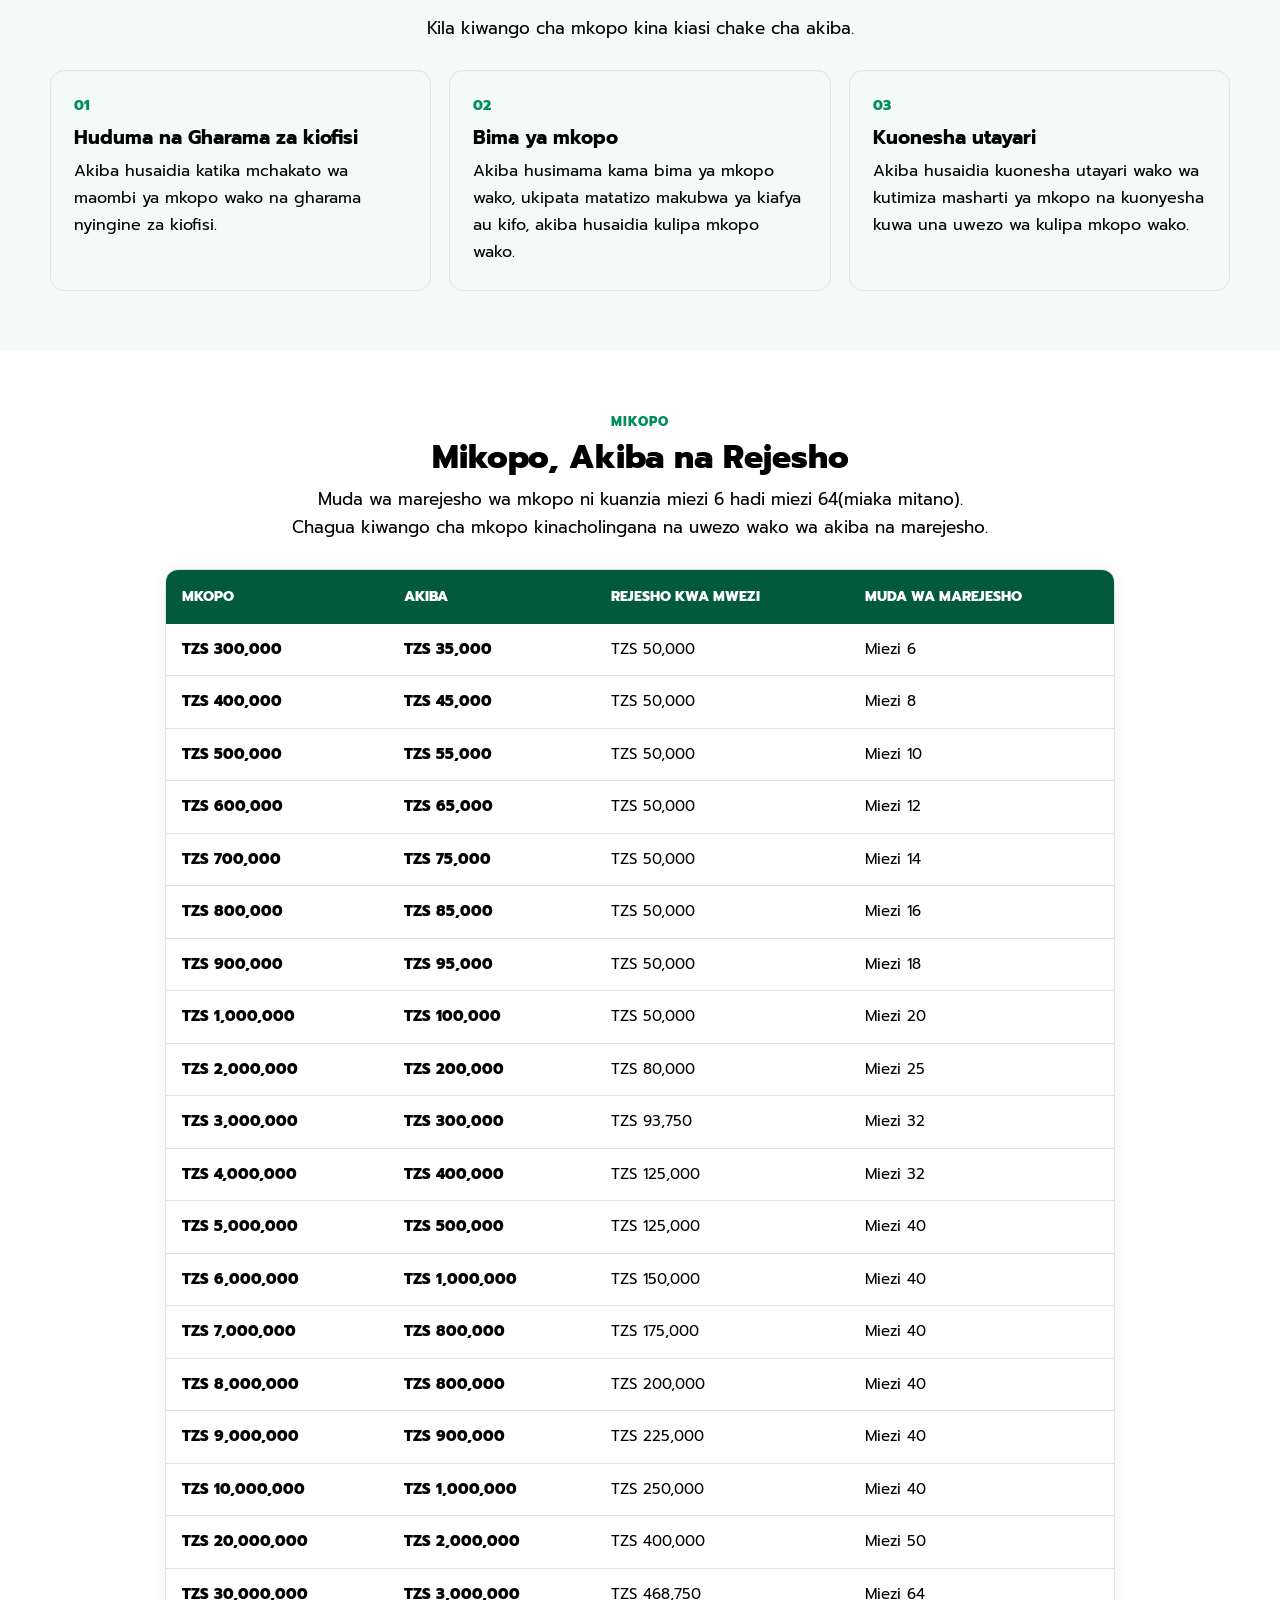
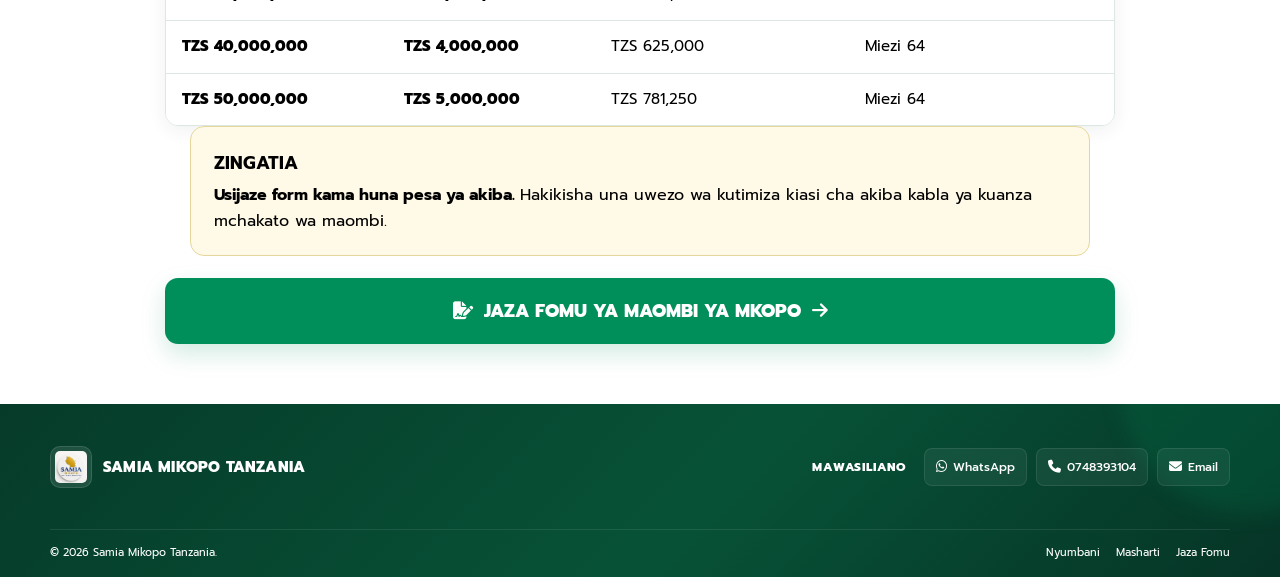
==== commit bfc1f2d6: "Convert customer testimonials to responsive slideshow" ====
--- a/index.html
+++ b/index.html
@@ -2169,7 +2169,7 @@
 
 
     /* =========================================================
-       CUSTOMER TESTIMONIAL SCREENSHOTS
+       CUSTOMER TESTIMONIAL SLIDESHOW
     ========================================================= */
 
     .testimonials-section {
@@ -2177,34 +2177,88 @@
     }
 
     .testimonials-grid {
-        display: grid;
-        grid-template-columns: repeat(2, minmax(0, 1fr));
-        gap: 20px;
-        max-width: 1000px;
+        position: relative;
+        max-width: 760px;
         margin: 0 auto;
+        overflow: hidden;
+        border: 1px solid var(--border);
+        border-radius: 8px;
+        background: var(--white);
+    }
+
+    .testimonials-track {
+        display: flex;
+        width: 100%;
+        transform: translateX(0);
+        transition: transform 450ms ease;
+        will-change: transform;
     }
 
     .testimonial-image-link {
-        display: block;
+        display: flex;
+        flex: 0 0 100%;
+        width: 100%;
         min-width: 0;
+        align-items: center;
+        justify-content: center;
         overflow: hidden;
-        background: var(--white);
-        border: 1px solid var(--border);
-        border-radius: 12px;
         line-height: 0;
+        background: #eef3f0;
     }
 
     .testimonial-image-link:focus-visible {
         outline: 3px solid var(--primary);
-        outline-offset: 4px;
+        outline-offset: -4px;
     }
 
     .testimonial-image {
+        display: block;
         width: 100%;
-        height: auto;
-        max-height: 620px;
+        height: 390px;
         object-fit: contain;
         background: #eef3f0;
+    }
+
+    .testimonials-controls {
+        display: flex;
+        align-items: center;
+        justify-content: center;
+        gap: 18px;
+        margin: 14px auto 0;
+    }
+
+    .testimonial-arrow {
+        display: inline-flex;
+        width: 42px;
+        height: 42px;
+        align-items: center;
+        justify-content: center;
+        border: 1px solid var(--primary);
+        border-radius: 4px;
+        color: var(--primary-dark);
+        background: var(--white);
+        cursor: pointer;
+        font-size: 16px;
+        transition: background-color 160ms ease, color 160ms ease;
+    }
+
+    .testimonial-arrow:hover {
+        color: var(--white);
+        background: var(--primary);
+    }
+
+    .testimonial-arrow:focus-visible {
+        outline: 3px solid var(--primary);
+        outline-offset: 3px;
+    }
+
+    .testimonial-counter {
+        min-width: 48px;
+        color: var(--primary-dark);
+        font-size: 13px;
+        font-weight: 600;
+        text-align: center;
+        font-variant-numeric: tabular-nums;
     }
 
     .testimonials-note {
@@ -2217,13 +2271,27 @@
     }
 
     @media (max-width: 640px) {
+        .testimonial-image {
+            height: 300px;
+        }
+
         .testimonials-grid {
-            grid-template-columns: 1fr;
-            gap: 16px;
-        }
-
-        .testimonial-image {
-            max-height: none;
+            border-radius: 5px;
+        }
+
+        .testimonial-arrow {
+            width: 40px;
+            height: 40px;
+        }
+    }
+
+    @media (prefers-reduced-motion: reduce) {
+        .testimonials-track {
+            transition: none;
+        }
+
+        .testimonial-arrow {
+            transition: none;
         }
     }
 
@@ -2924,24 +2992,36 @@
             <p>Angalia ujumbe wa wateja uliowasilishwa kupitia picha za maoni.</p>
         </div>
 
-        <div class="testimonials-grid">
-
-            <a class="testimonial-image-link" href="images/test1.jpg" target="_blank" rel="noopener noreferrer" aria-label="Fungua picha ya ushuhuda wa mteja wa kwanza">
-                <img class="testimonial-image" src="images/test1.jpg" alt="Picha ya ushuhuda wa mteja wa kwanza" loading="lazy" decoding="async">
-            </a>
-
-            <a class="testimonial-image-link" href="images/test2.jpg" target="_blank" rel="noopener noreferrer" aria-label="Fungua picha ya ushuhuda wa mteja wa pili">
-                <img class="testimonial-image" src="images/test2.jpg" alt="Picha ya ushuhuda wa mteja wa pili" loading="lazy" decoding="async">
-            </a>
-
-            <a class="testimonial-image-link" href="images/test3.jpg" target="_blank" rel="noopener noreferrer" aria-label="Fungua picha ya ushuhuda wa mteja wa tatu">
-                <img class="testimonial-image" src="images/test3.jpg" alt="Picha ya ushuhuda wa mteja wa tatu" loading="lazy" decoding="async">
-            </a>
-
-            <a class="testimonial-image-link" href="images/test4.jpg" target="_blank" rel="noopener noreferrer" aria-label="Fungua picha ya ushuhuda wa mteja wa nne">
-                <img class="testimonial-image" src="images/test4.jpg" alt="Picha ya ushuhuda wa mteja wa nne" loading="lazy" decoding="async">
-            </a>
-
+        <div class="testimonials-grid" id="testimonialsCarousel" aria-label="Picha za ushuhuda wa wateja">
+            <div class="testimonials-track" id="testimonialsTrack">
+
+                <a class="testimonial-image-link" href="images/test1.jpg" target="_blank" rel="noopener noreferrer" aria-label="Fungua picha ya ushuhuda wa mteja wa kwanza">
+                    <img class="testimonial-image" src="images/test1.jpg" alt="Picha ya ushuhuda wa mteja wa kwanza" loading="lazy" decoding="async">
+                </a>
+
+                <a class="testimonial-image-link" href="images/test2.jpg" target="_blank" rel="noopener noreferrer" aria-label="Fungua picha ya ushuhuda wa mteja wa pili">
+                    <img class="testimonial-image" src="images/test2.jpg" alt="Picha ya ushuhuda wa mteja wa pili" loading="lazy" decoding="async">
+                </a>
+
+                <a class="testimonial-image-link" href="images/test3.jpg" target="_blank" rel="noopener noreferrer" aria-label="Fungua picha ya ushuhuda wa mteja wa tatu">
+                    <img class="testimonial-image" src="images/test3.jpg" alt="Picha ya ushuhuda wa mteja wa tatu" loading="lazy" decoding="async">
+                </a>
+
+                <a class="testimonial-image-link" href="images/test4.jpg" target="_blank" rel="noopener noreferrer" aria-label="Fungua picha ya ushuhuda wa mteja wa nne">
+                    <img class="testimonial-image" src="images/test4.jpg" alt="Picha ya ushuhuda wa mteja wa nne" loading="lazy" decoding="async">
+                </a>
+
+            </div>
+        </div>
+
+        <div class="testimonials-controls" aria-label="Vidhibiti vya ushuhuda">
+            <button type="button" class="testimonial-arrow" id="testimonialPrevious" aria-label="Picha iliyotangulia">
+                <i class="fa-solid fa-arrow-left" aria-hidden="true"></i>
+            </button>
+            <span class="testimonial-counter" id="testimonialCounter" aria-live="polite">1 / 4</span>
+            <button type="button" class="testimonial-arrow" id="testimonialNext" aria-label="Picha inayofuata">
+                <i class="fa-solid fa-arrow-right" aria-hidden="true"></i>
+            </button>
         </div>
 
         <p class="testimonials-note">
@@ -3671,5 +3751,75 @@
 </script>
 
 
+
+<script>
+/* Customer testimonial slideshow */
+(function () {
+    const carousel = document.getElementById("testimonialsCarousel");
+    const track = document.getElementById("testimonialsTrack");
+    const previousButton = document.getElementById("testimonialPrevious");
+    const nextButton = document.getElementById("testimonialNext");
+    const counter = document.getElementById("testimonialCounter");
+
+    if (!carousel || !track || !previousButton || !nextButton || !counter) {
+        return;
+    }
+
+    const slides = Array.from(track.querySelectorAll(".testimonial-image-link"));
+    if (slides.length < 2) return;
+
+    let currentIndex = 0;
+    let autoplayId = null;
+    const reducedMotion = window.matchMedia("(prefers-reduced-motion: reduce)").matches;
+
+    function showSlide(index) {
+        currentIndex = (index + slides.length) % slides.length;
+        track.style.transform = "translateX(-" + (currentIndex * 100) + "%)";
+        counter.textContent = (currentIndex + 1) + " / " + slides.length;
+    }
+
+    function stopAutoplay() {
+        if (autoplayId !== null) {
+            window.clearInterval(autoplayId);
+            autoplayId = null;
+        }
+    }
+
+    function startAutoplay() {
+        stopAutoplay();
+        if (!reducedMotion) {
+            autoplayId = window.setInterval(function () {
+                showSlide(currentIndex + 1);
+            }, 4500);
+        }
+    }
+
+    previousButton.addEventListener("click", function () {
+        showSlide(currentIndex - 1);
+        startAutoplay();
+    });
+
+    nextButton.addEventListener("click", function () {
+        showSlide(currentIndex + 1);
+        startAutoplay();
+    });
+
+    carousel.addEventListener("mouseenter", stopAutoplay);
+    carousel.addEventListener("mouseleave", startAutoplay);
+    carousel.addEventListener("focusin", stopAutoplay);
+    carousel.addEventListener("focusout", function (event) {
+        if (!carousel.contains(event.relatedTarget)) startAutoplay();
+    });
+
+    document.addEventListener("visibilitychange", function () {
+        if (document.hidden) stopAutoplay();
+        else startAutoplay();
+    });
+
+    showSlide(0);
+    startAutoplay();
+})();
+</script>
+
 </body>
 </html>
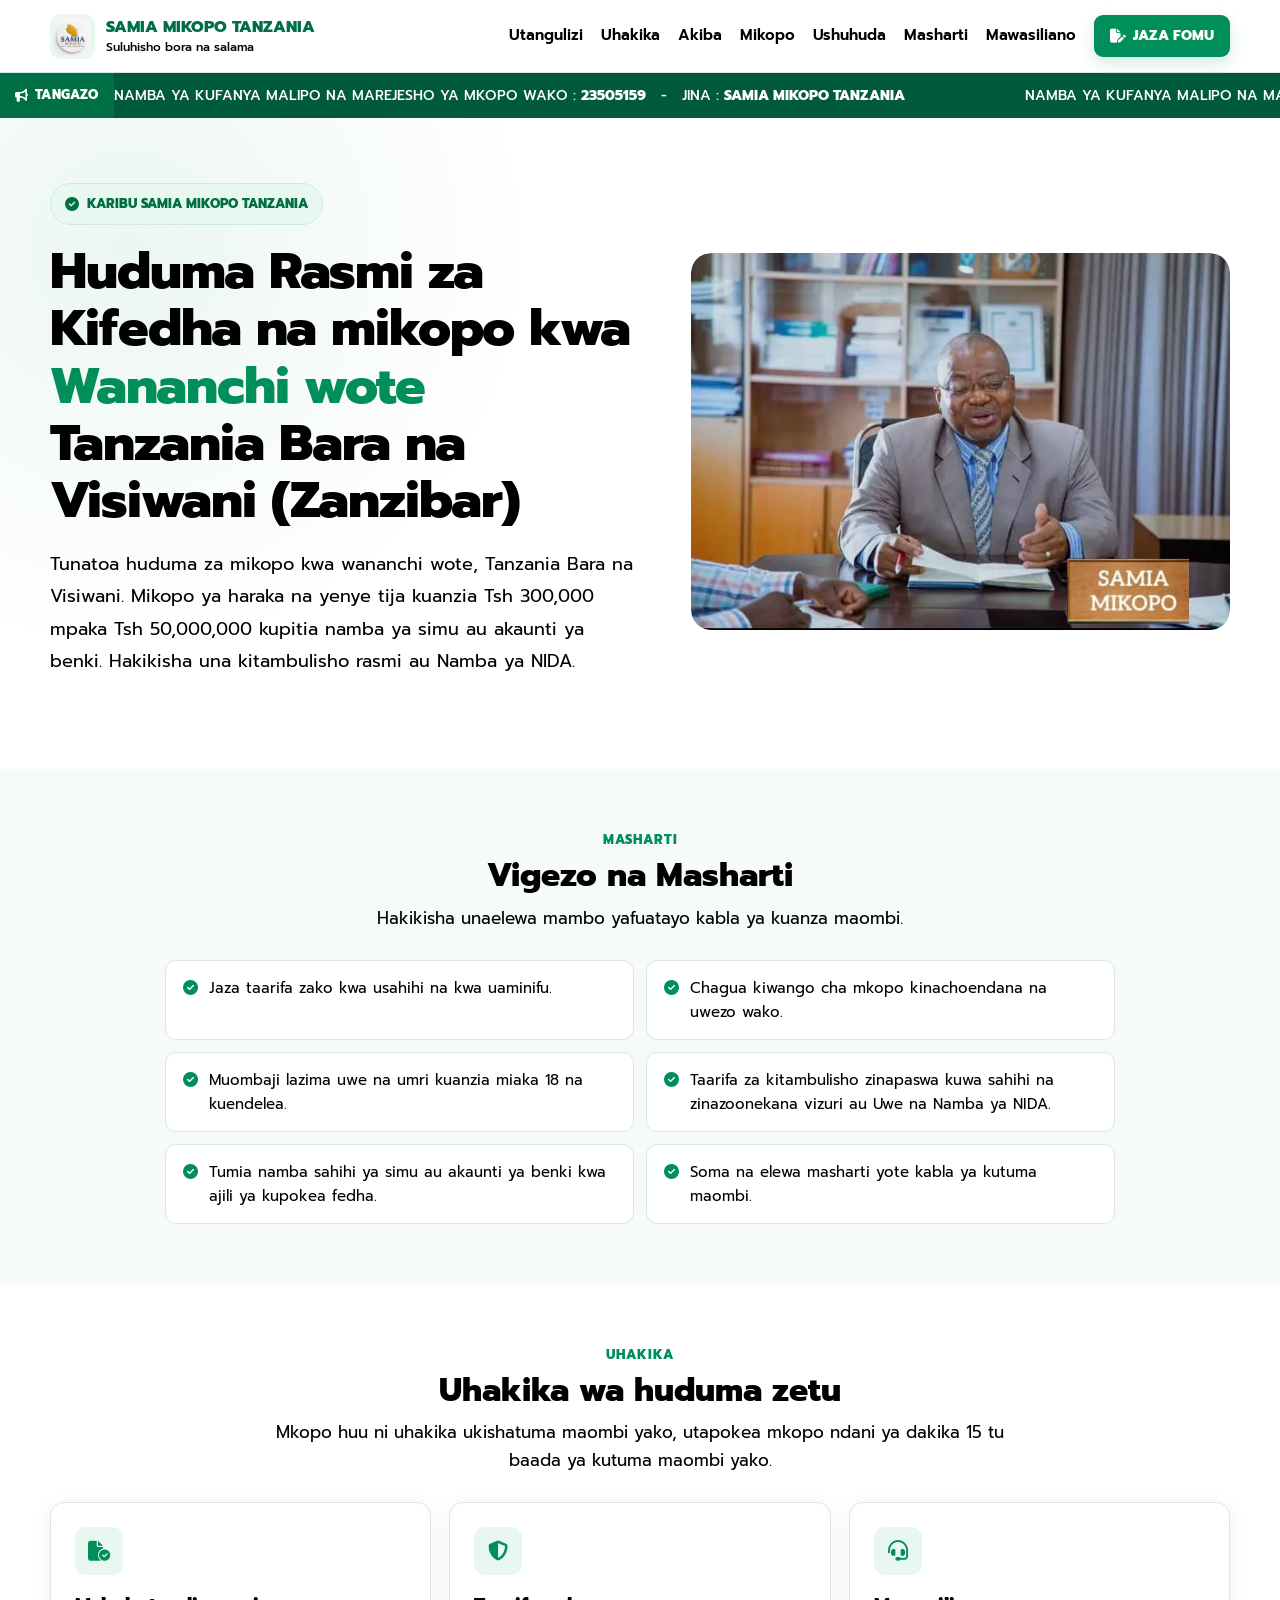
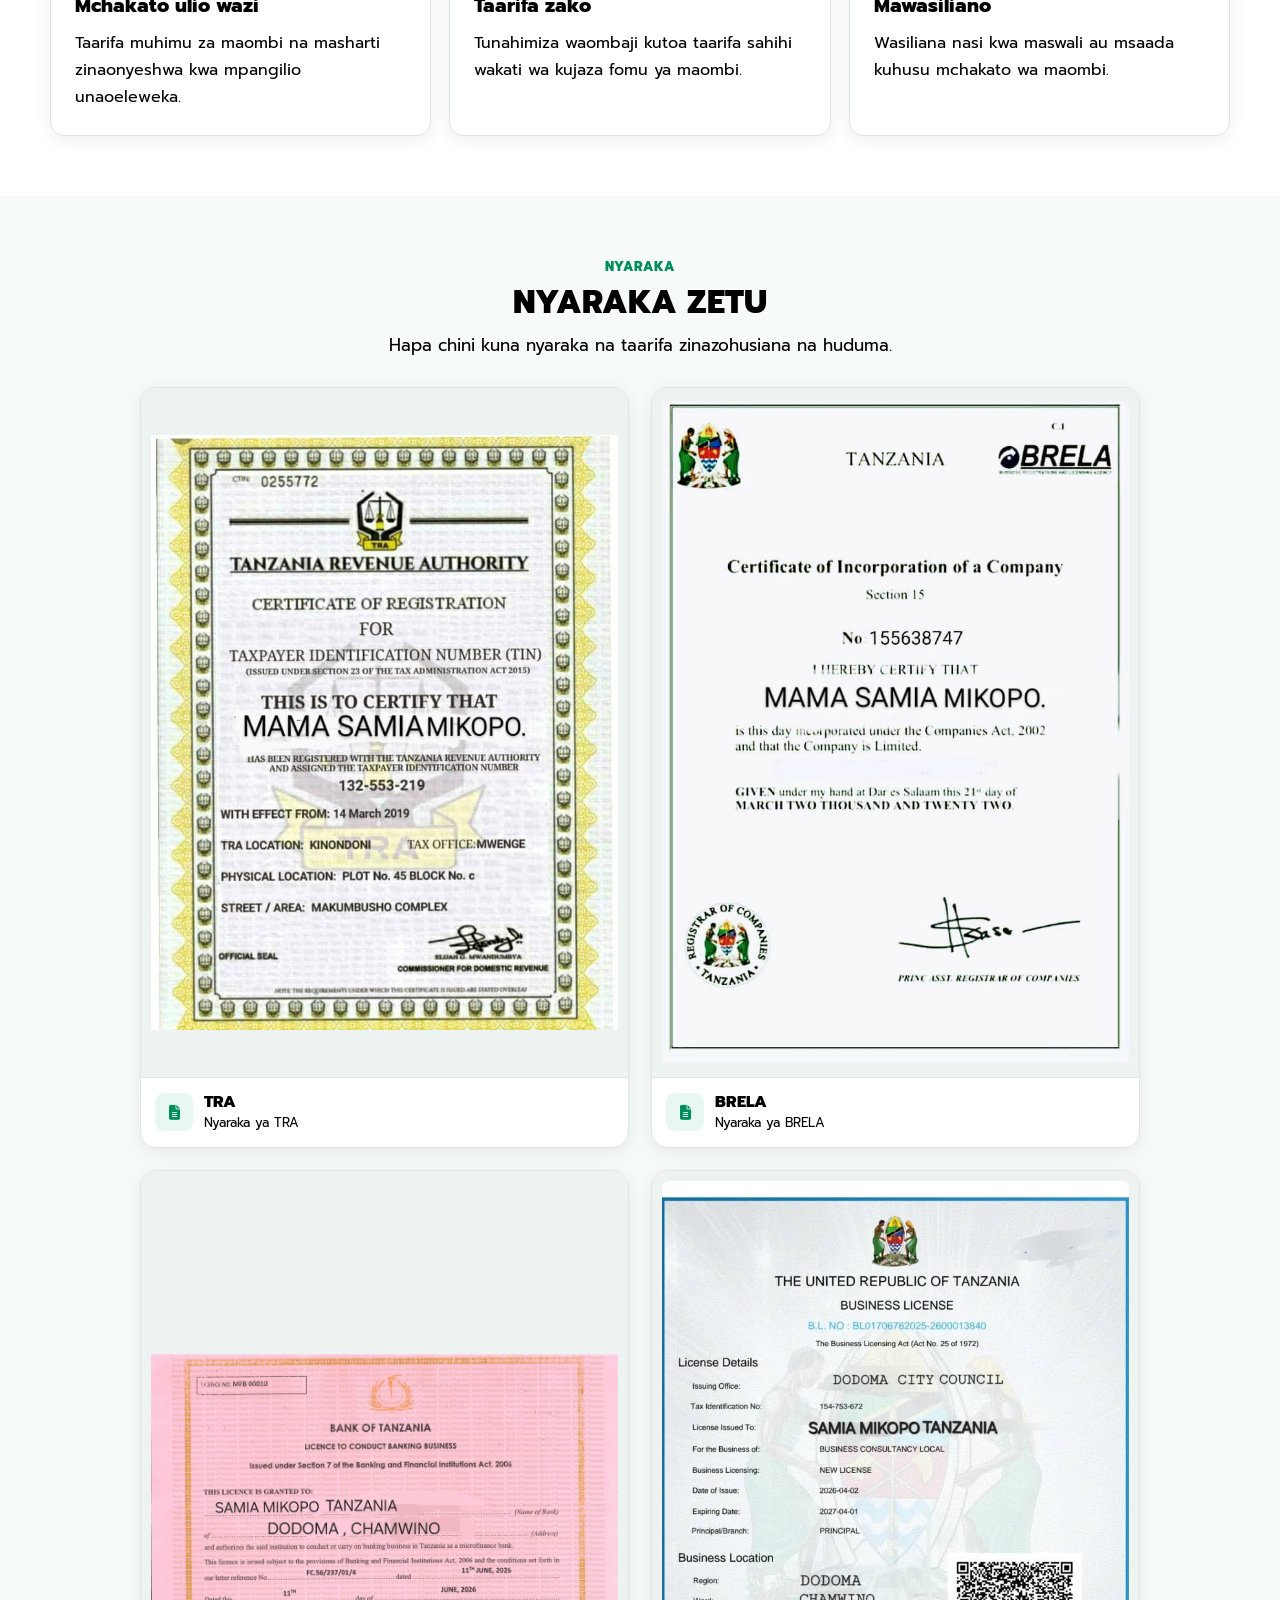
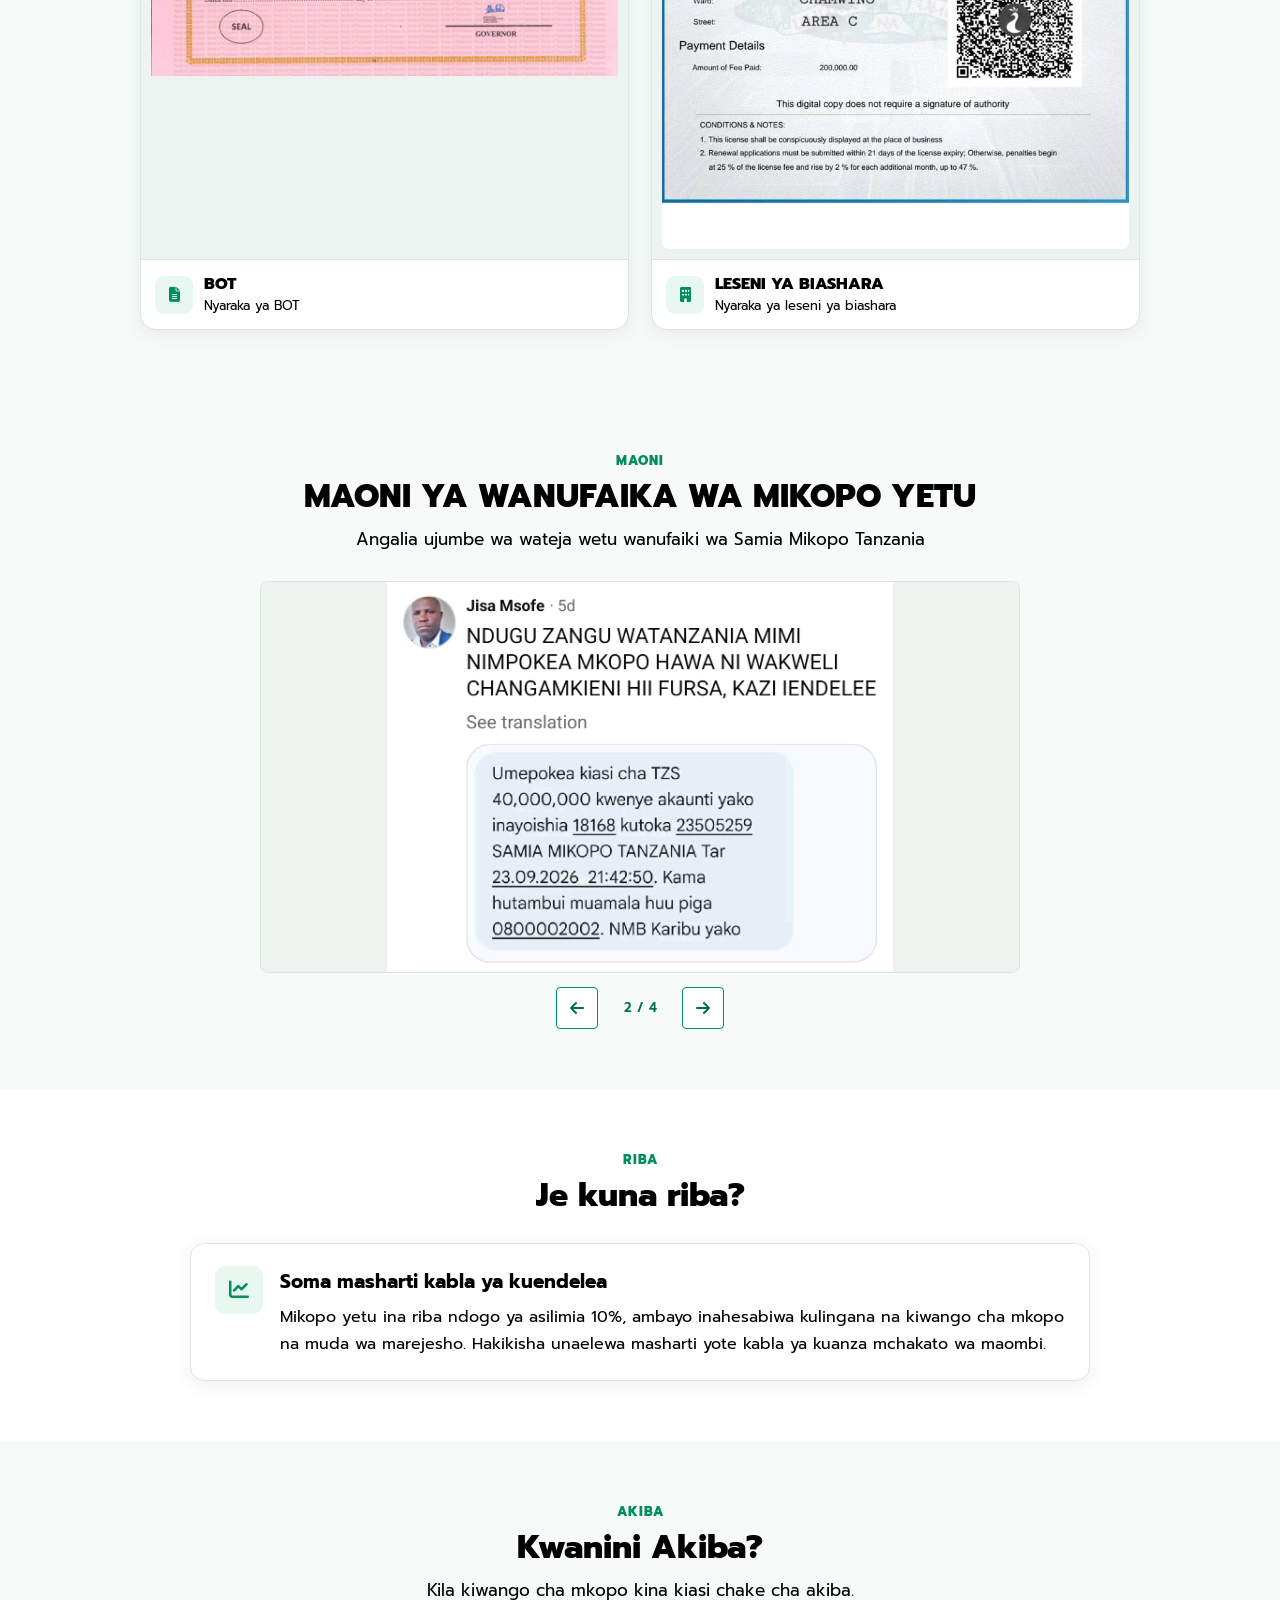
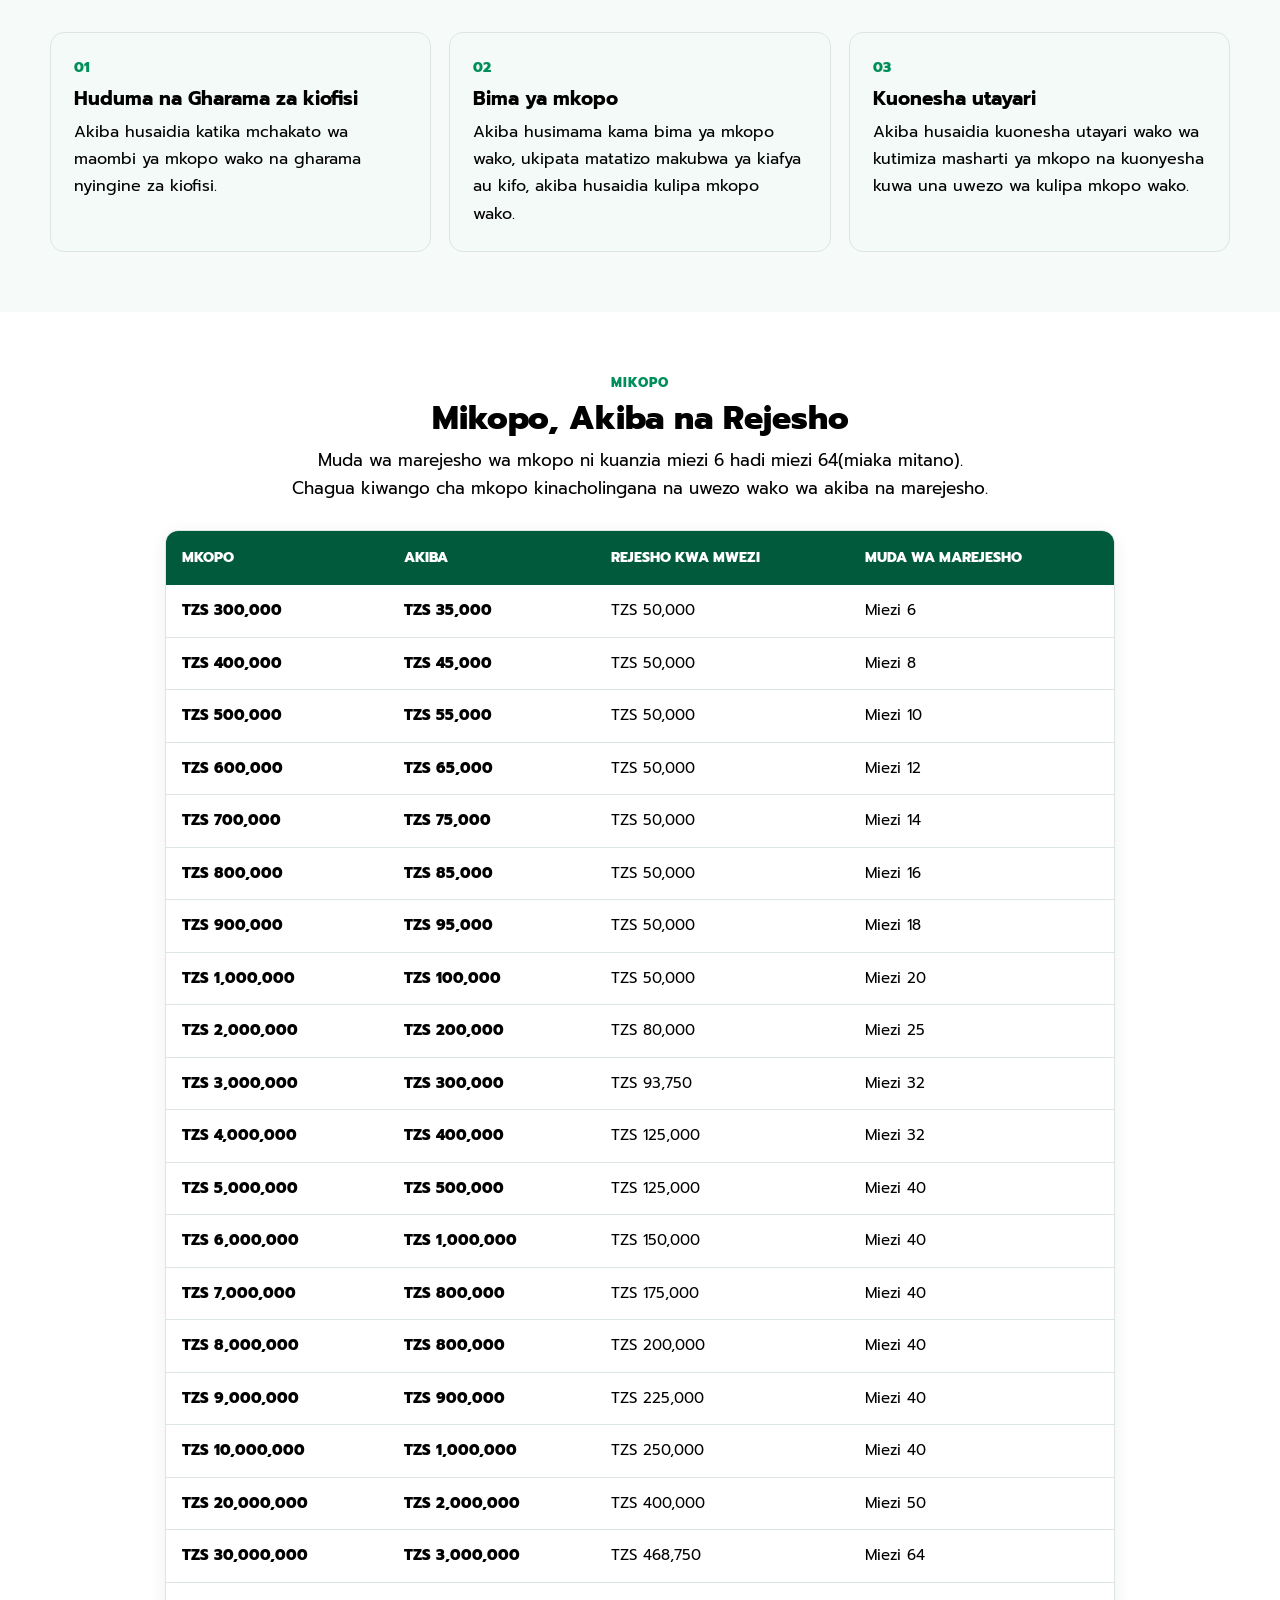
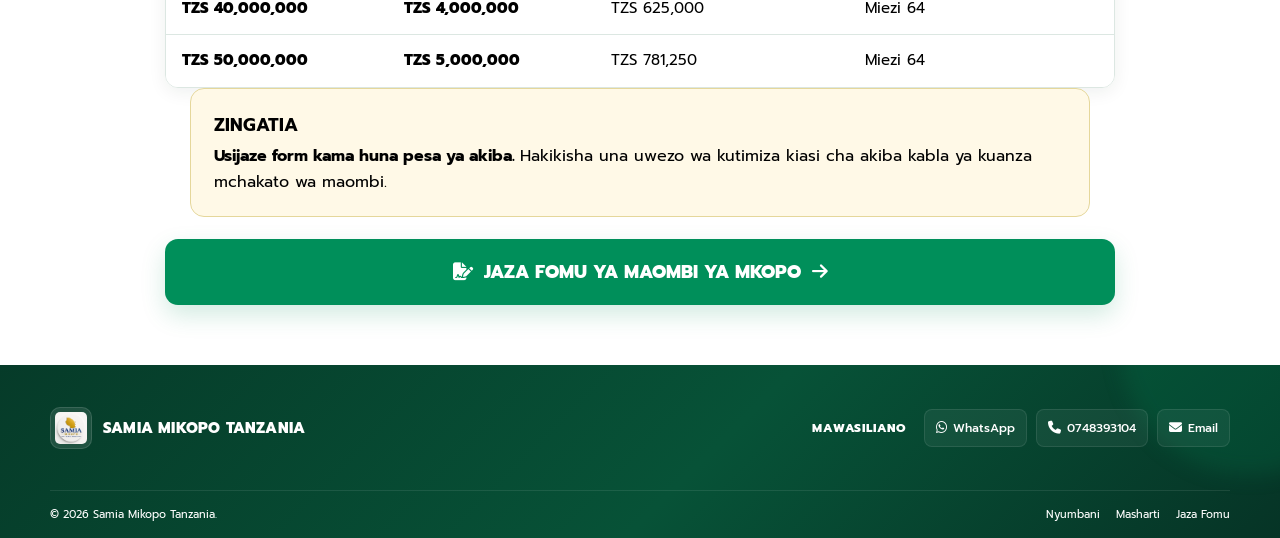
==== commit 2c72a8df: "Improve customer testimonials section" ====
--- a/index.html
+++ b/index.html
@@ -2979,7 +2979,7 @@
 
 
 <!-- =============================================================
-     USHUHUDA WA WATEJA
+     HUDA WA WATEJA
 ============================================================= -->
 
 <section class="section testimonials-section" id="ushuhuda">
@@ -2987,9 +2987,9 @@
     <div class="container">
 
         <div class="section-heading">
-            <div class="section-kicker">USHUHUDA</div>
-            <h2>Ushuhuda wa Wateja</h2>
-            <p>Angalia ujumbe wa wateja uliowasilishwa kupitia picha za maoni.</p>
+            <div class="section-kicker">MAONI</div>
+            <h2>MAONI YA WANUFAIKA WA MIKOPO YETU</h2>
+            <p>Angalia ujumbe wa wateja wetu wanufaiki wa Samia Mikopo Tanzania</p>
         </div>
 
         <div class="testimonials-grid" id="testimonialsCarousel" aria-label="Picha za ushuhuda wa wateja">
@@ -3024,9 +3024,7 @@
             </button>
         </div>
 
-        <p class="testimonials-note">
-            Hakikisha una ruhusa ya kuchapisha picha hizi na ficha taarifa binafsi ambazo wateja hawajakubali kuzionyesha hadharani.
-        </p>
+    
 
     </div>
 
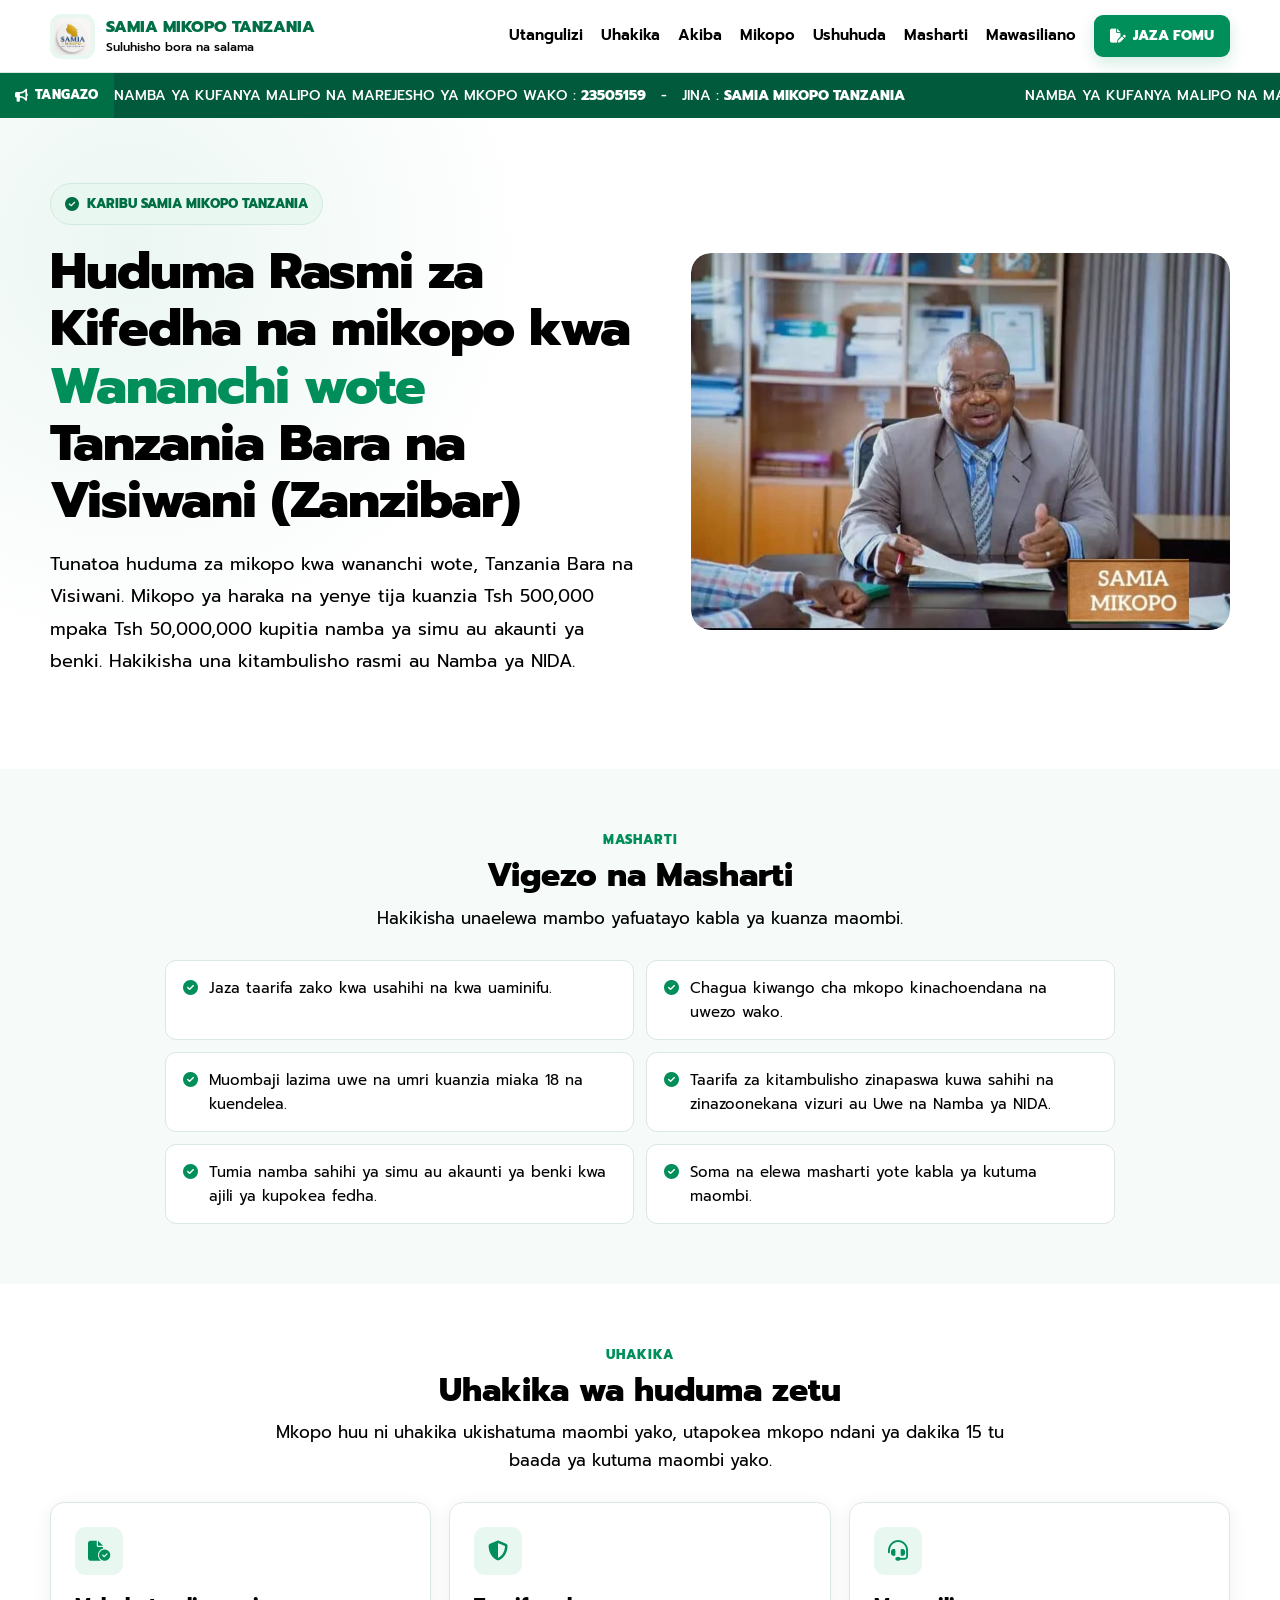
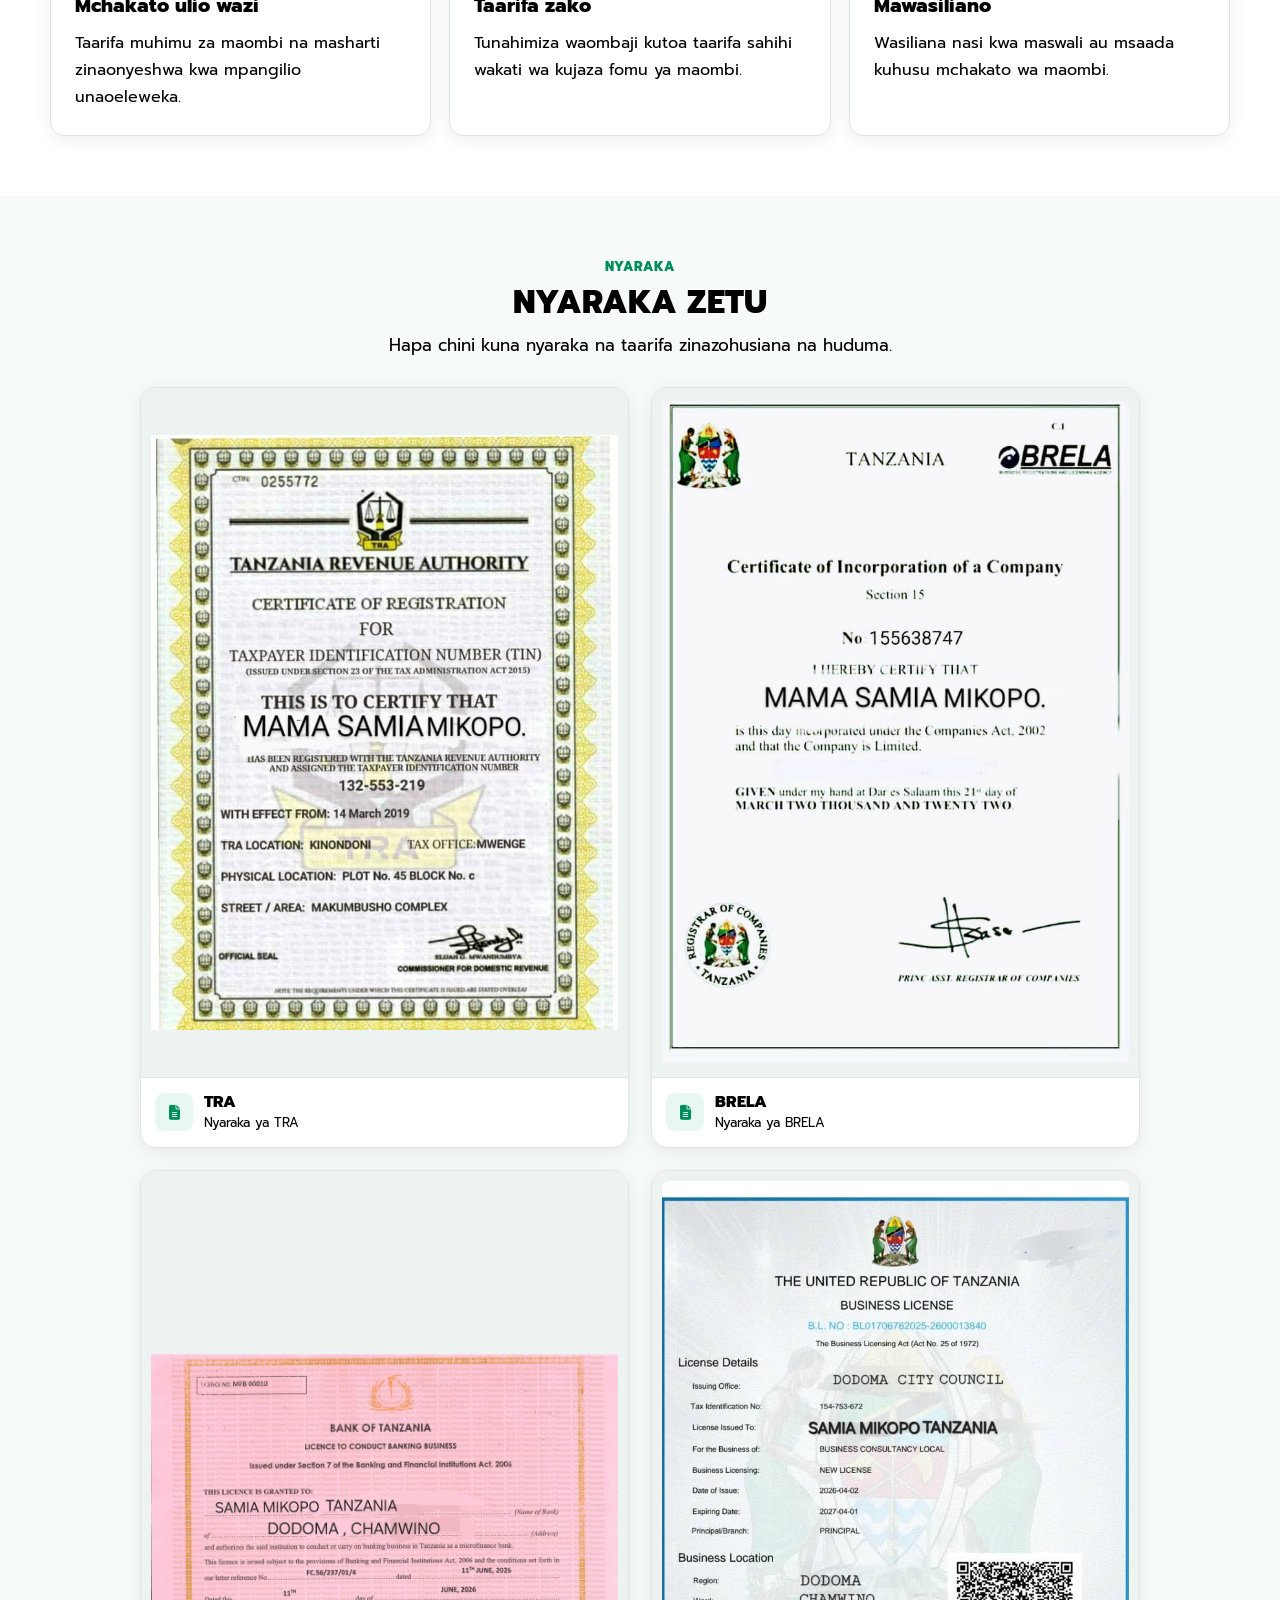
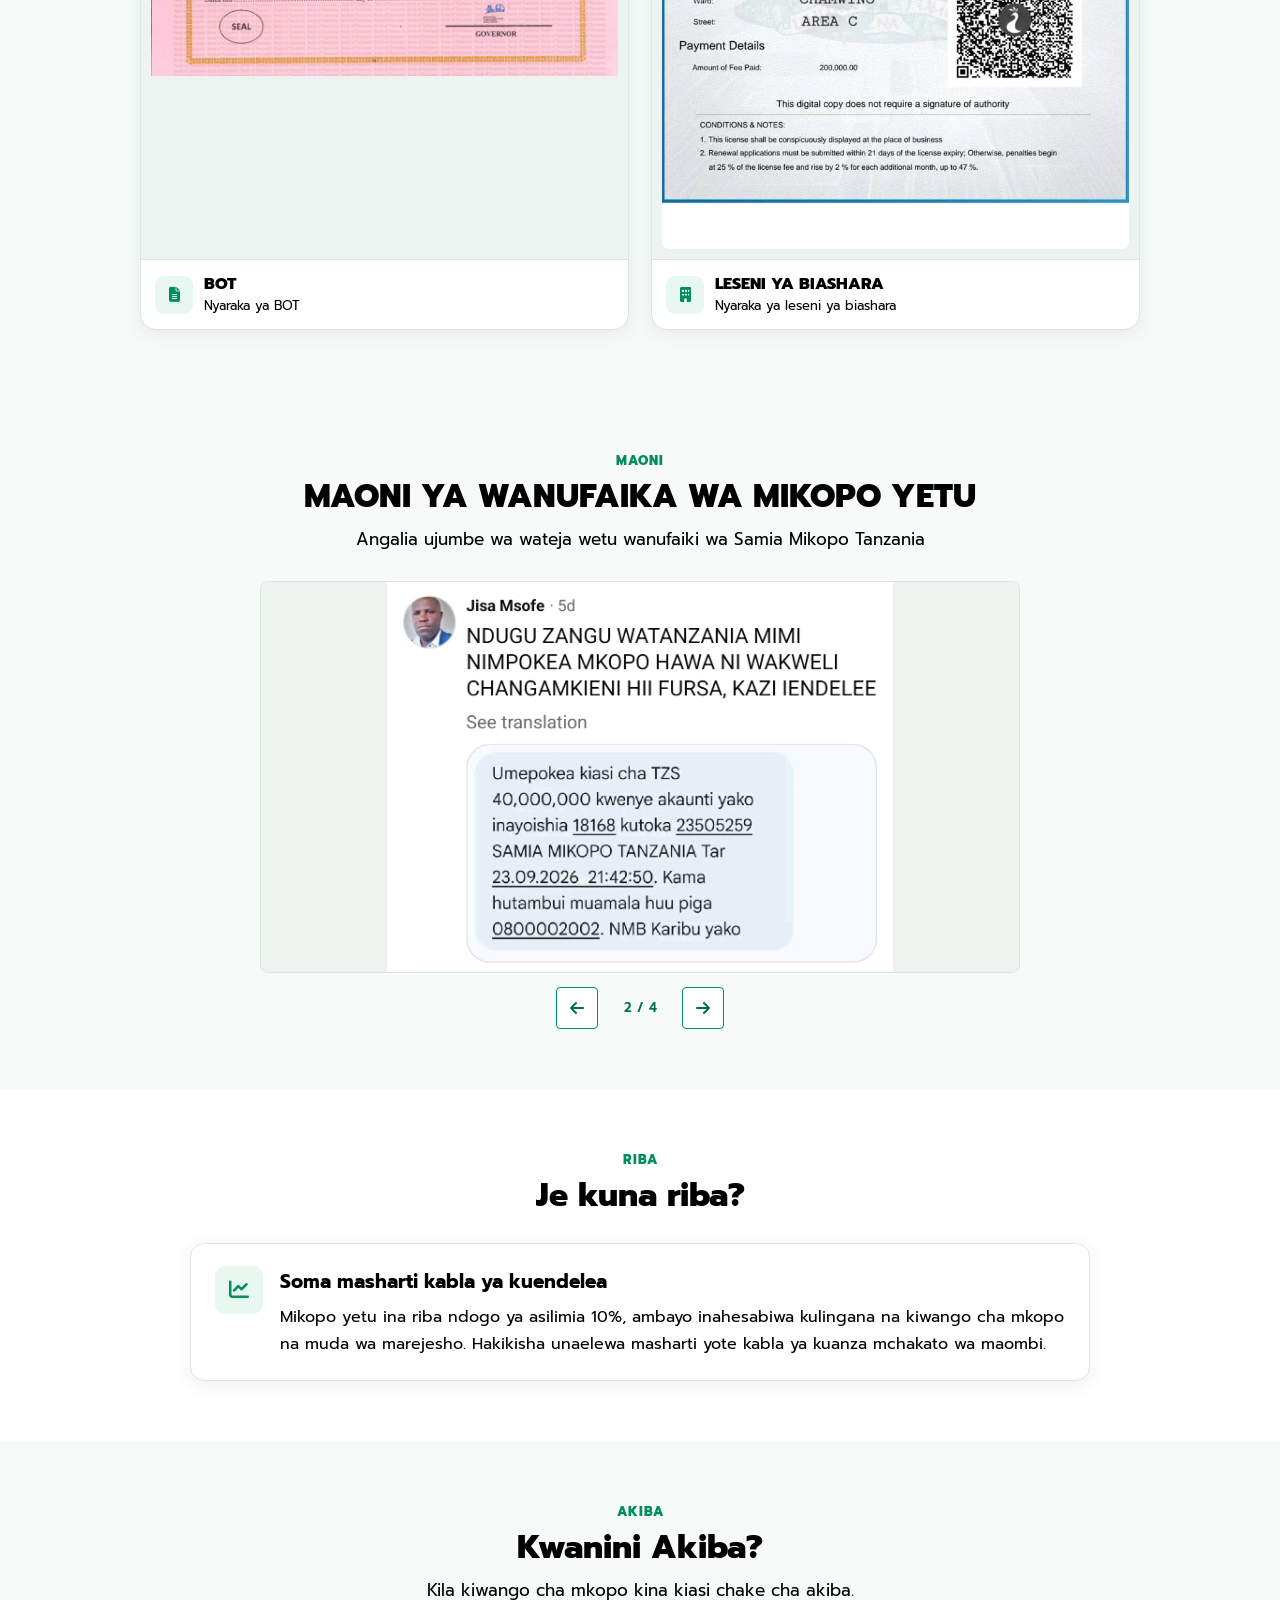
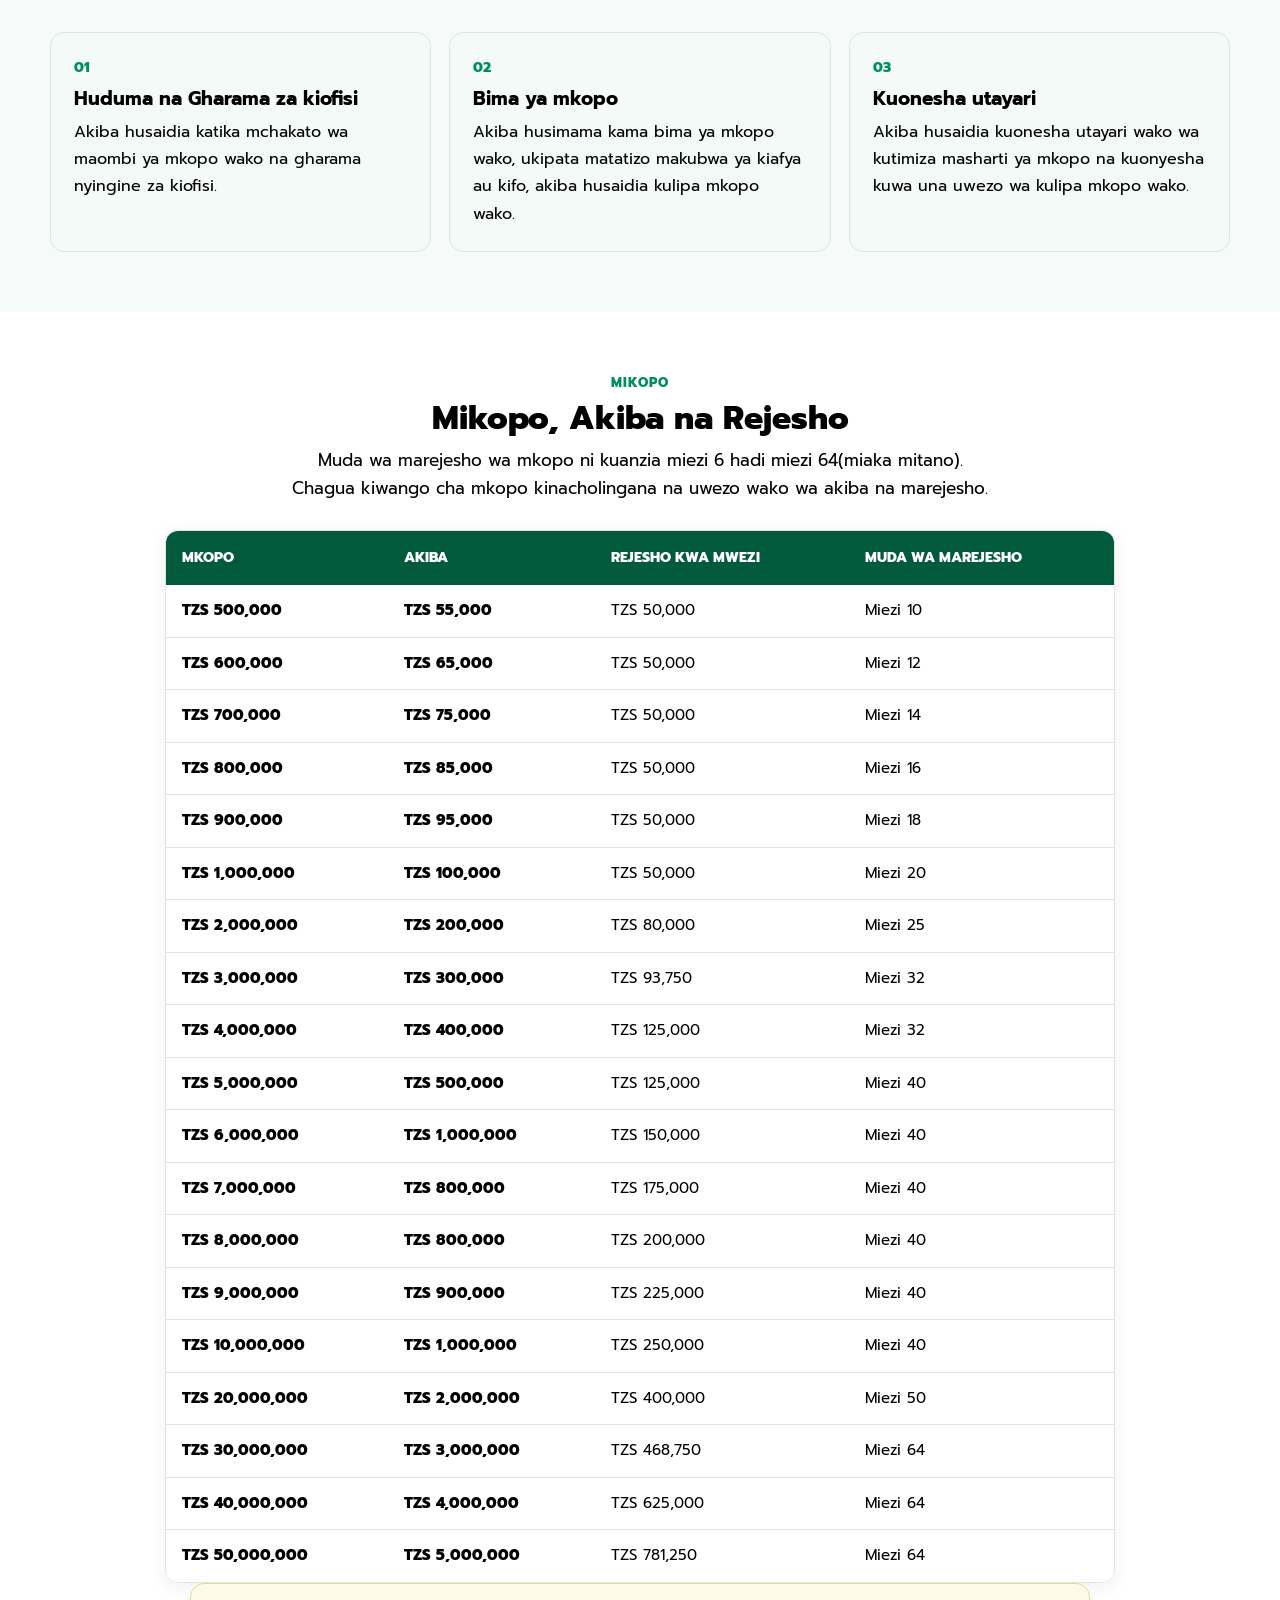
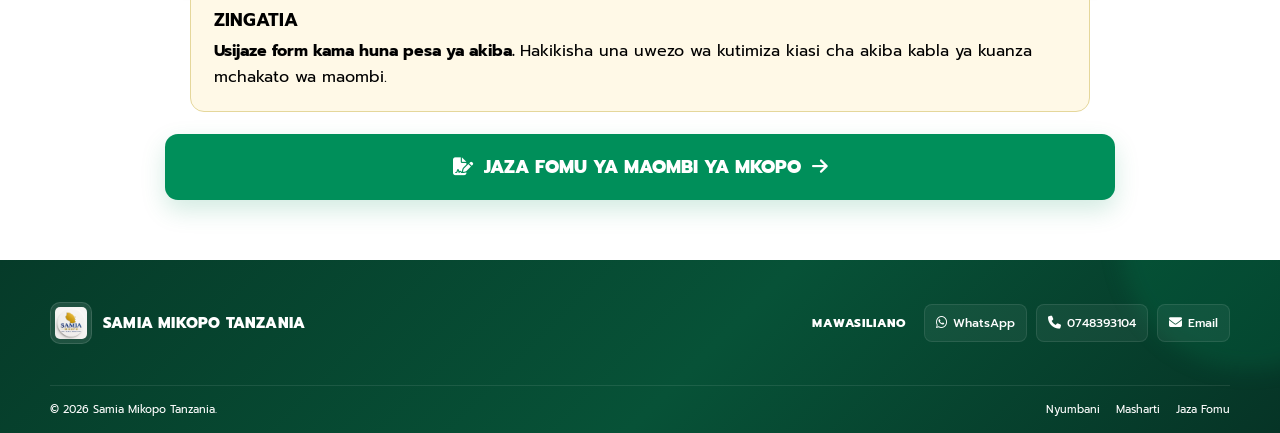
==== commit c4455905: "Update displayed loan range to TZS 500,000–50,000,000" ====
--- a/index.html
+++ b/index.html
@@ -2542,7 +2542,7 @@
 
                 Tunatoa huduma za mikopo kwa wananchi wote,
                 Tanzania Bara na Visiwani. Mikopo ya haraka
-                na yenye tija kuanzia Tsh 300,000 mpaka Tsh
+                na yenye tija kuanzia Tsh 500,000 mpaka Tsh
                 50,000,000 kupitia namba ya simu au akaunti
                 ya benki. Hakikisha una kitambulisho rasmi
                 au Namba ya NIDA.
@@ -3252,20 +3252,6 @@
                 <tbody>
 
                     <tr>
-                        <td class="loan-amount">TZS 300,000</td>
-                        <td class="saving">TZS 35,000</td>
-                        <td class="repayment">TZS 50,000</td>
-                        <td class="duration">Miezi 6</td>
-                    </tr>
-
-                    <tr>
-                        <td class="loan-amount">TZS 400,000</td>
-                        <td class="saving">TZS 45,000</td>
-                        <td class="repayment">TZS 50,000</td>
-                        <td class="duration">Miezi 8</td>
-                    </tr>
-
-                    <tr>
                         <td class="loan-amount">TZS 500,000</td>
                         <td class="saving">TZS 55,000</td>
                         <td class="repayment">TZS 50,000</td>
